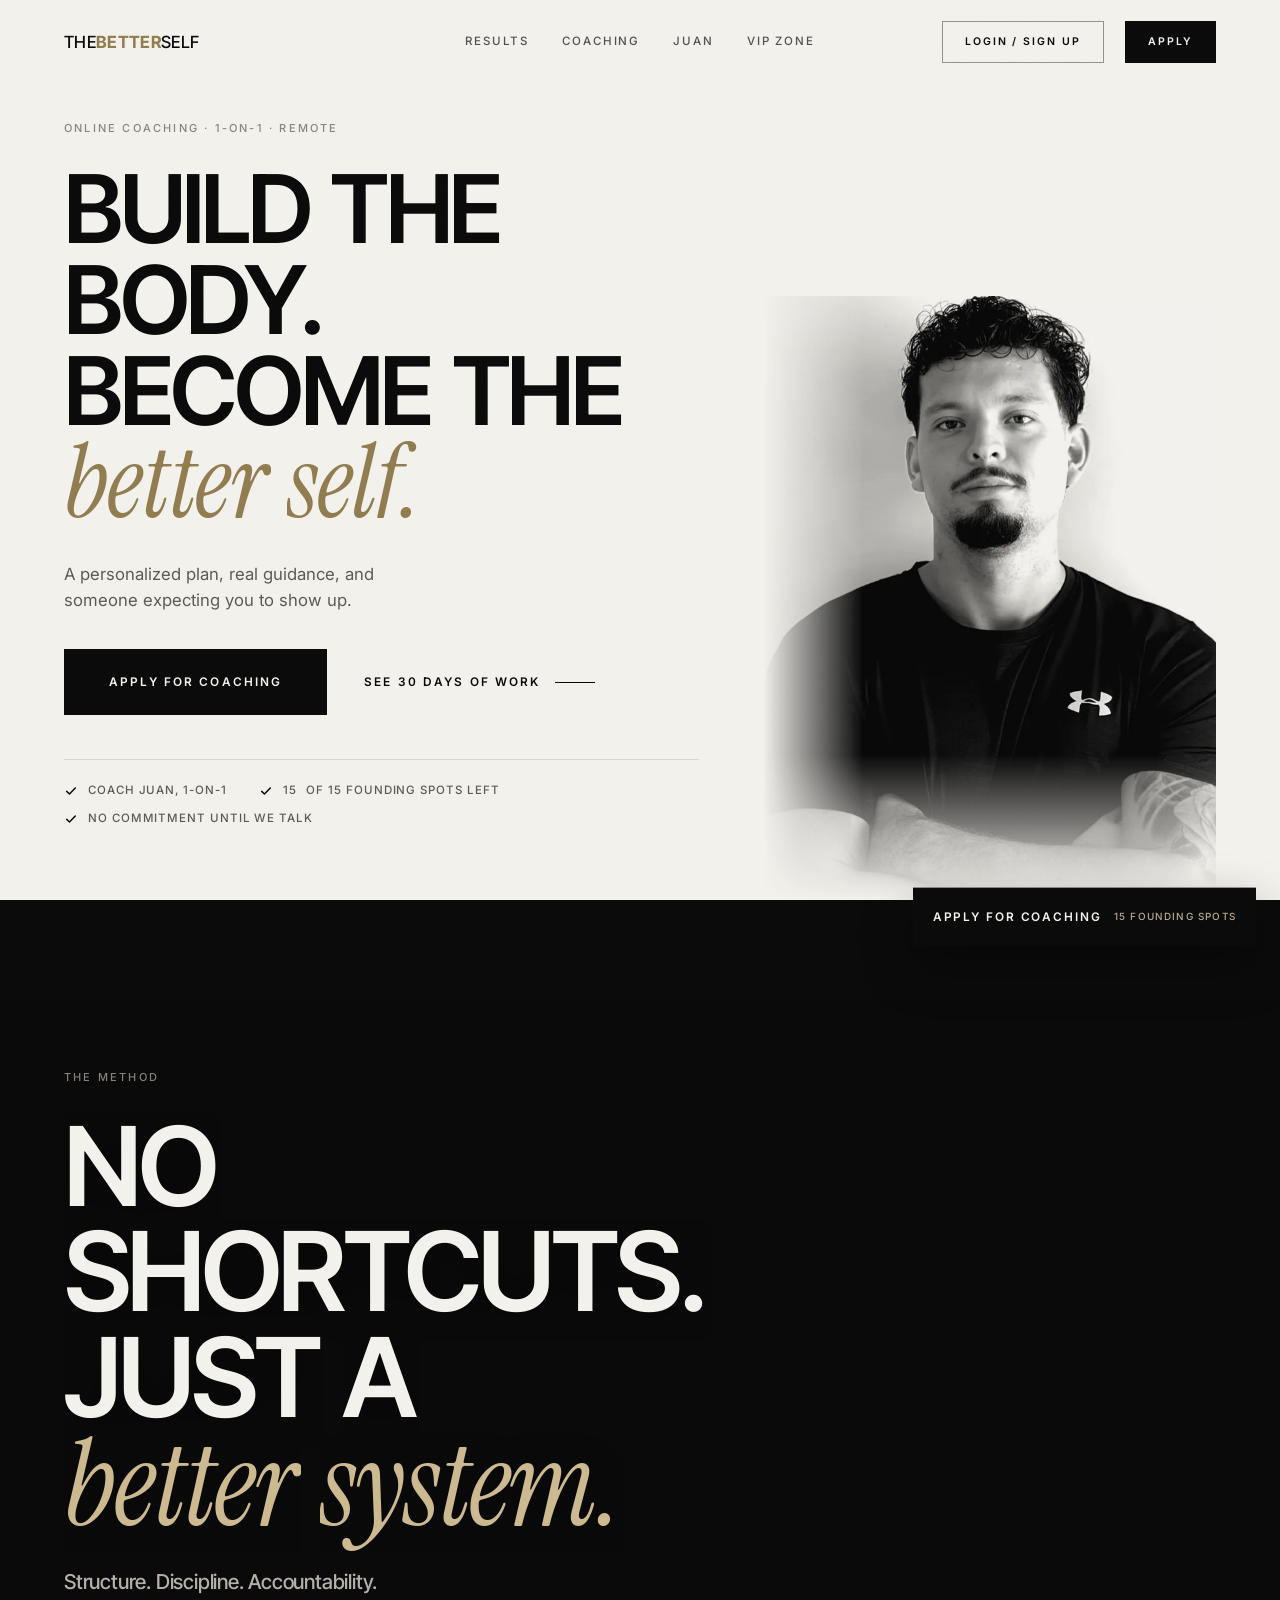
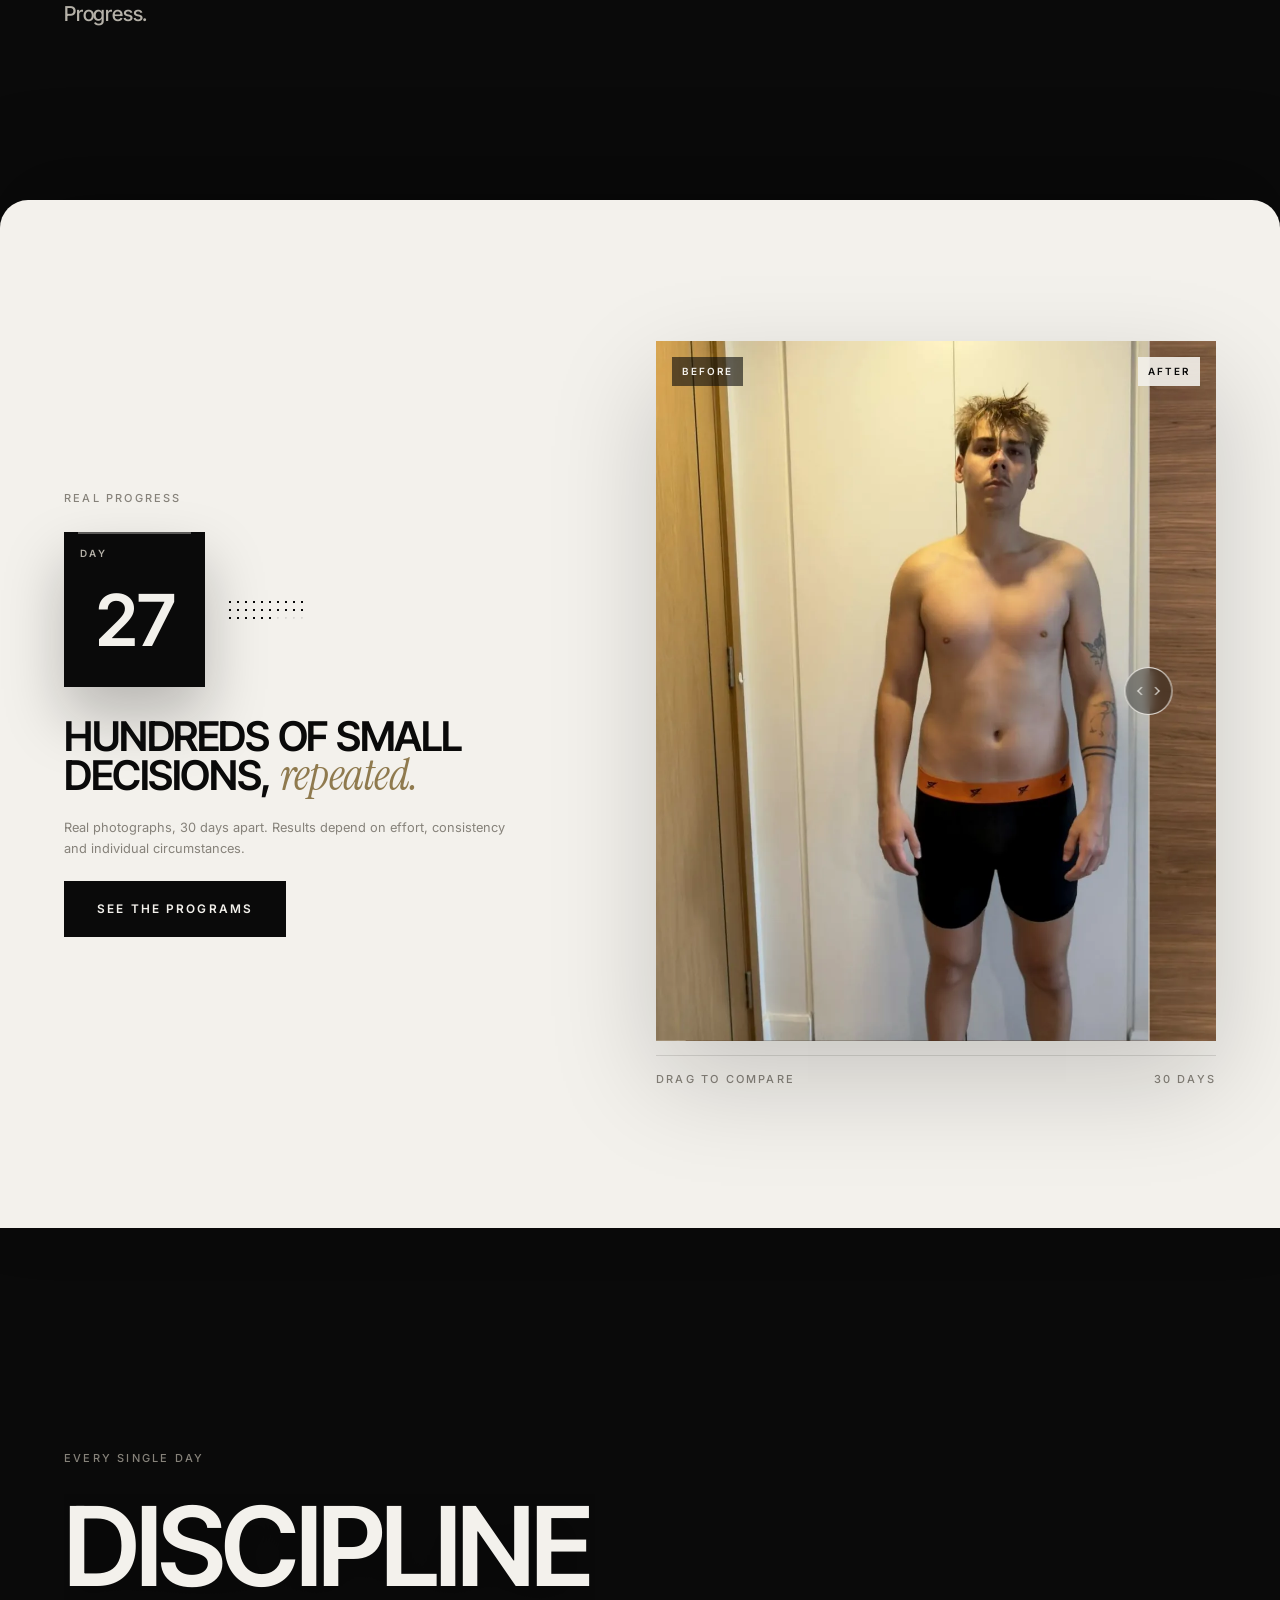
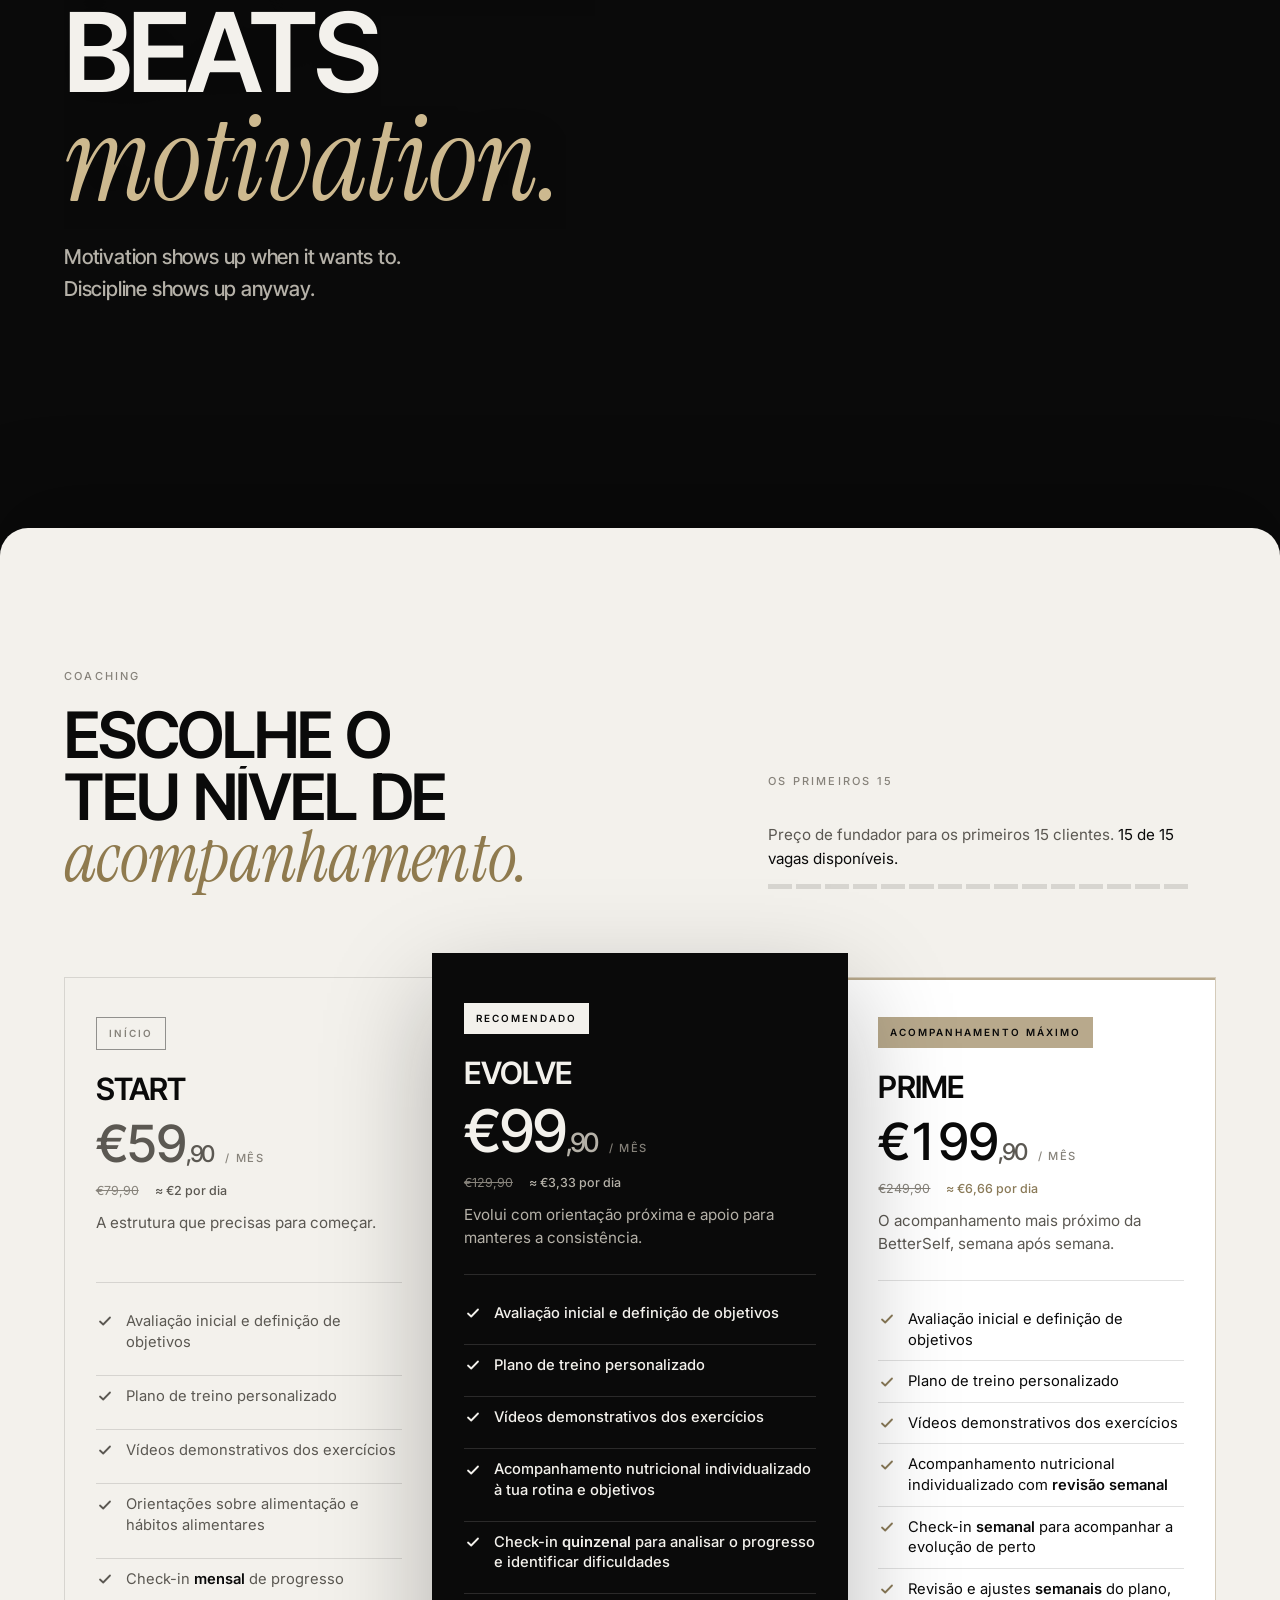
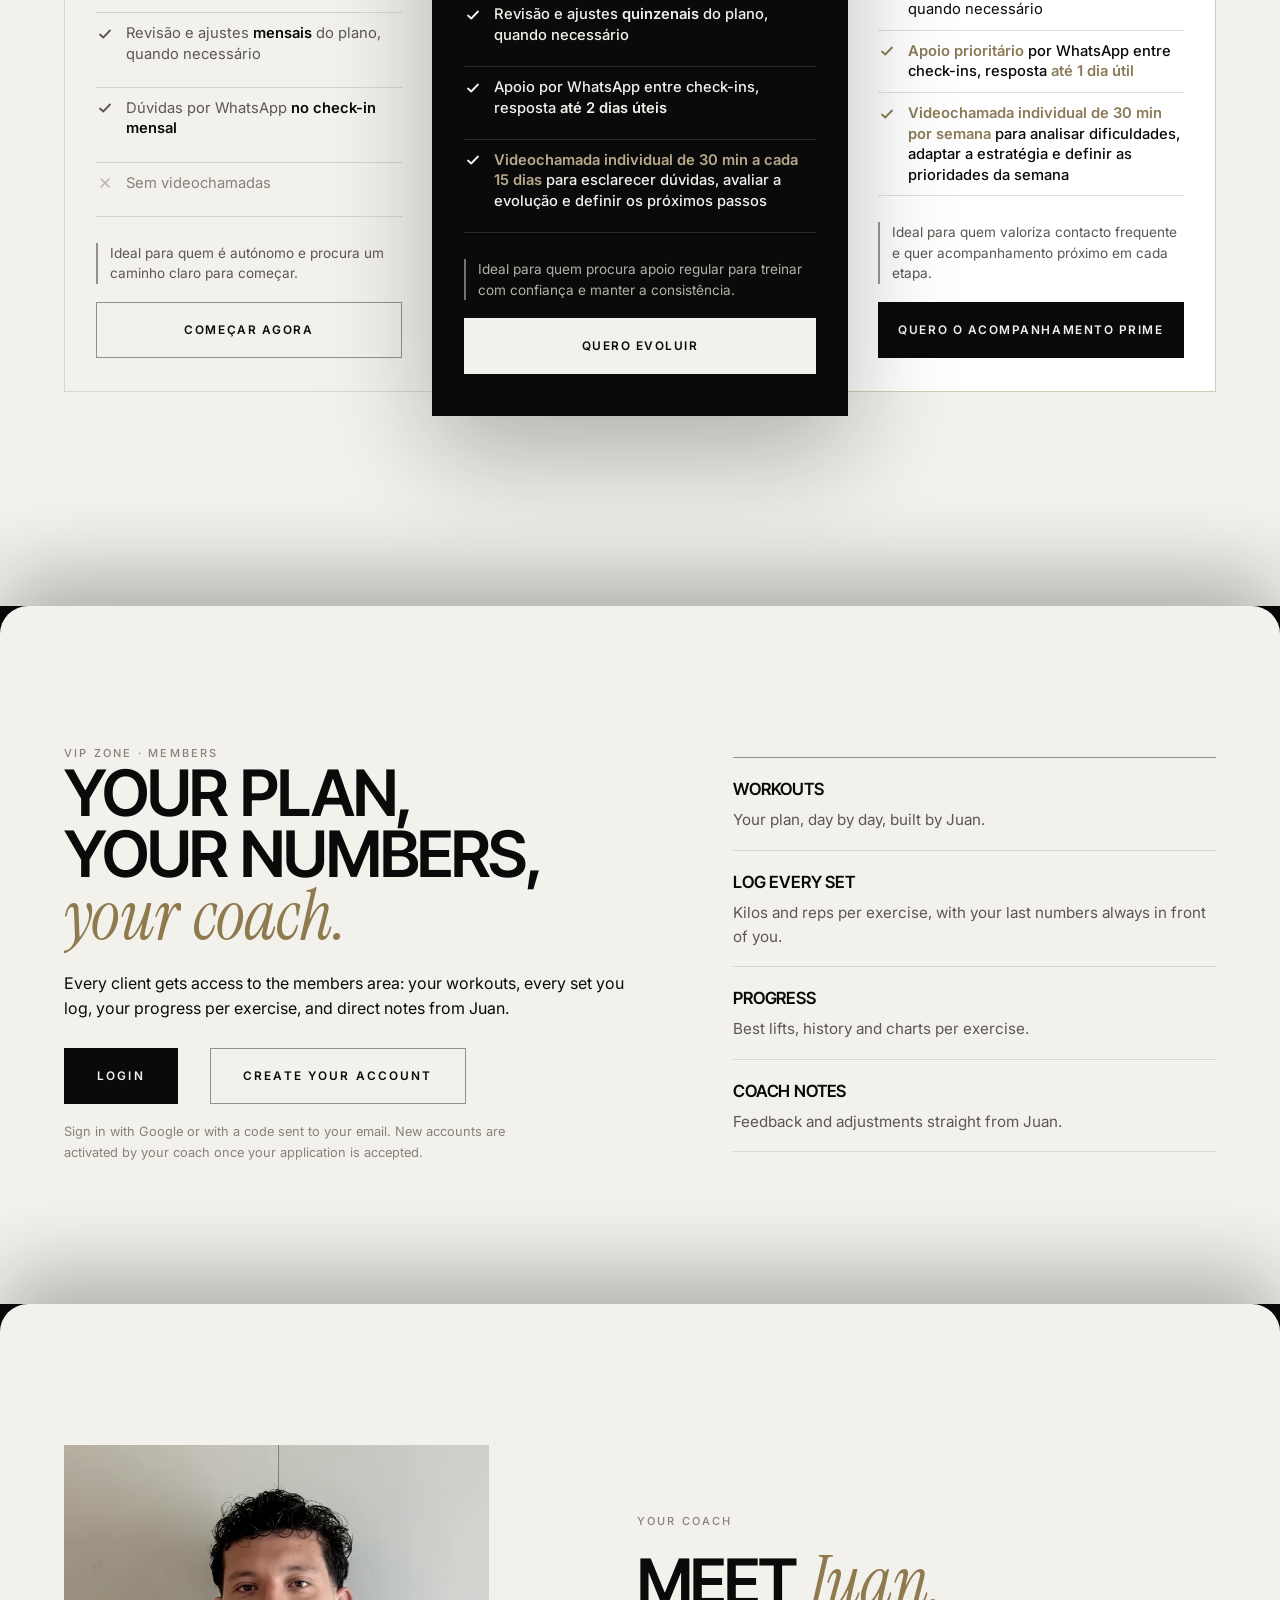
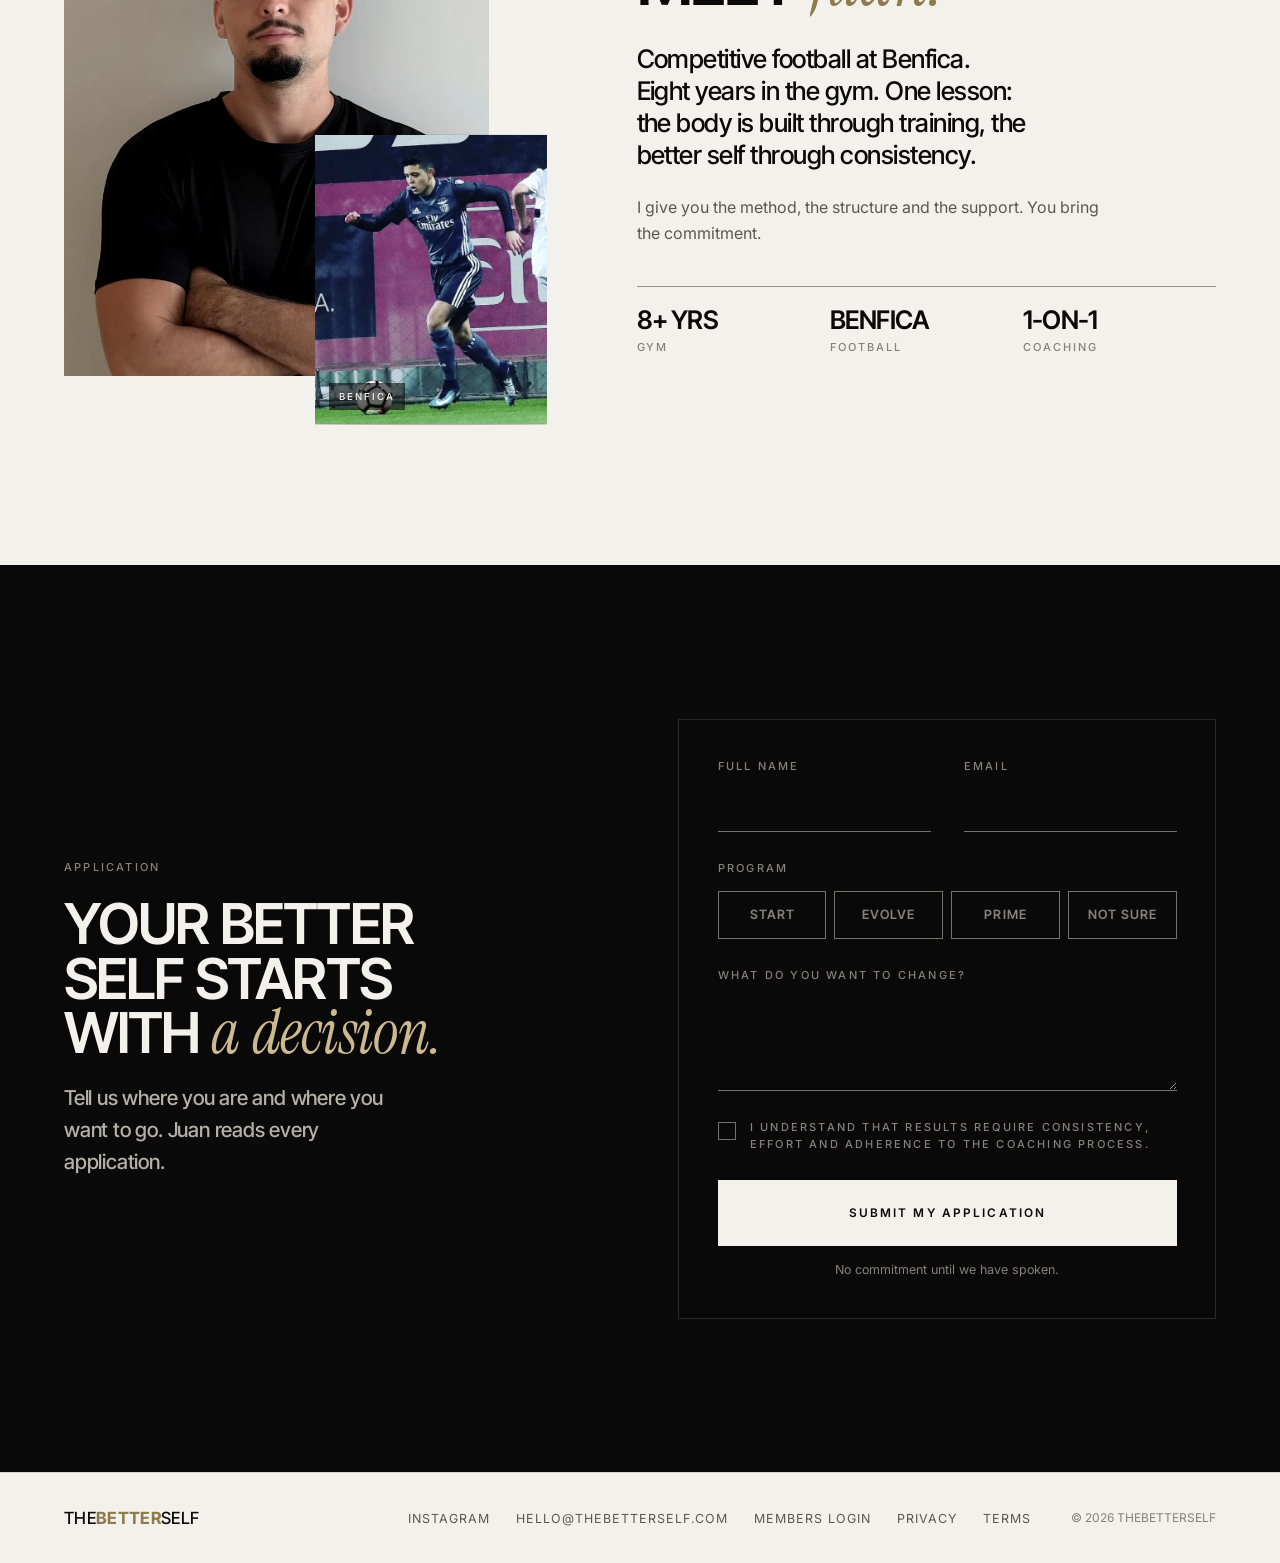
==== index.html @ abea7231 "Move hosting to Vercel, magic-link login, tighter plan buttons Co-Authored-By: Claude Fable 5.1 <nor" ====
<!DOCTYPE html>
<html lang="en">
<head>
  <meta charset="UTF-8" />
  <meta name="viewport" content="width=device-width, initial-scale=1.0" />
  <title>THEBETTERSELF — Online Personal Training & Coaching</title>
  <meta name="description" content="Personalized online fitness coaching designed to help you build a stronger body, better habits and a more disciplined lifestyle." />
  <meta name="theme-color" content="#f3f1ec" />
  <!-- EDITABLE: set the canonical URL once the domain is live -->
  <link rel="canonical" href="https://thebetterself.vercel.app/" />
  <meta property="og:type" content="website" />
  <meta property="og:site_name" content="THEBETTERSELF" />
  <meta property="og:title" content="THEBETTERSELF — Online Personal Training & Coaching" />
  <meta property="og:description" content="Personalized online fitness coaching designed to help you build a stronger body, better habits and a more disciplined lifestyle." />
  <meta property="og:image" content="https://thebetterself.vercel.app/assets/img/og-image.jpg" />
  <meta name="twitter:card" content="summary_large_image" />

  <link rel="icon" href="assets/brand/favicon.svg" type="image/svg+xml" />
  <link rel="icon" href="assets/brand/favicon-32.png" sizes="32x32" type="image/png" />
  <link rel="apple-touch-icon" href="assets/brand/apple-touch-icon.png" />

  <link rel="preconnect" href="https://fonts.googleapis.com" />
  <link rel="preconnect" href="https://fonts.gstatic.com" crossorigin />
  <link href="https://fonts.googleapis.com/css2?family=Inter+Tight:wght@400;500;600;700&family=Inter:wght@400;500;600&family=Instrument+Serif:ital@1&display=swap" rel="stylesheet" />
  <link rel="preload" as="image" href="assets/img/juan-hero.jpg" imagesrcset="assets/img/juan-hero-800.webp 800w, assets/img/juan-hero-1200.webp 1200w, assets/img/juan-hero-1600.webp 1600w" imagesizes="(max-width: 900px) 100vw, 46vw" />
  <link rel="stylesheet" href="css/styles.css?v=22" />

  <script type="application/ld+json">
  {"@context":"https://schema.org","@type":"Organization","name":"THEBETTERSELF","alternateName":"TBS","url":"https://thebetterself.com/","logo":"https://thebetterself.com/assets/brand/tbs-monogram-512.png","description":"Personalized online fitness coaching designed to help you build a stronger body, better habits and a more disciplined lifestyle.","founder":{"@type":"Person","name":"Juan"}}
  </script>
</head>
<body>

<a class="skip-link" href="#main">Skip to content</a>

<!-- Intro -->
<div class="loader" id="loader" aria-hidden="true">
  <div class="loader-mark"><span>T</span><span>H</span><span>E</span><b><span>B</span><span>E</span><span>T</span><span>T</span><span>E</span><span>R</span></b><span>S</span><span>E</span><span>L</span><span>F</span></div>
  <div class="loader-line"><i></i></div>
</div>

<!-- Fixed gym scenes: the page scrolls over them -->
<div class="scenes" aria-hidden="true">
  <figure class="scene" data-scene="plate"><video muted loop playsinline preload="metadata" poster="assets/img/stock/plate-1600.webp" src="assets/video/method.mp4"></video></figure>
  <figure class="scene" data-scene="runner"><video muted loop playsinline preload="metadata" poster="assets/img/stock/runner-1600.webp" src="assets/video/discipline.mp4"></video></figure>
  <figure class="scene" data-scene="floor"><video muted loop playsinline preload="metadata" poster="assets/img/stock/floor-barbell-1600.webp" src="assets/video/apply.mp4"></video></figure>
</div>
<div class="grain" aria-hidden="true"></div>

<!-- ============================================================ NAV -->
<header class="nav" id="nav" data-theme="light">
  <div class="container nav-inner">
    <a href="#top" class="nav-logo" aria-label="THEBETTERSELF — home">
      <span class="wordmark">THE<b>BETTER</b>SELF</span>
      <span class="monogram" aria-hidden="true">TBS</span>
    </a>
    <nav class="nav-links" aria-label="Primary">
      <a href="#results">Results</a>
      <a href="#coaching">Coaching</a>
      <a href="#juan">Juan</a>
      <a href="#members">VIP Zone</a>
    </nav>
    <div class="nav-right">
      <a href="https://thebetterself.vercel.app/app/index.html" class="btn btn-line btn-sm nav-login"><span data-text="Login / Sign up">Login / Sign up</span></a>
      <a href="#apply" class="btn btn-fill btn-sm" data-magnetic><span data-text="Apply">Apply</span></a>
      <button class="nav-burger" id="navBurger" aria-label="Open menu" aria-expanded="false" aria-controls="mobileMenu"><span></span><span></span></button>
    </div>
  </div>
</header>

<div class="mobile-menu" id="mobileMenu" aria-hidden="true">
  <nav class="mobile-menu-links" aria-label="Mobile">
    <a href="#results"><span>01</span>Results</a>
    <a href="#coaching"><span>02</span>Coaching</a>
    <a href="#juan"><span>03</span>Juan</a>
    <a href="#apply"><span>04</span>Apply</a>
    <a href="https://thebetterself.vercel.app/app/index.html"><span>05</span>Login · VIP Zone</a>
  </nav>
  <div class="mobile-menu-foot">
    <a href="https://thebetterself.vercel.app/app/index.html" class="btn btn-line btn-block"><span data-text="Login">Login</span></a>
    <a href="#apply" class="btn btn-fill btn-block"><span data-text="Apply for coaching">Apply for coaching</span></a>
  </div>
</div>

<main id="main">

<!-- ============================================================ 1. HERO (light panel) -->
<section class="panel hero light" id="top">
  <div class="container hero-grid">
    <div class="hero-copy">
      <p class="label reveal">Online coaching · 1-on-1 · Remote</p>
      <h1 class="display" data-split>Build the body.<br />Become the <em>better self.</em></h1>
      <p class="hero-sub reveal" style="--d: .5s">A personalized plan, real guidance, and someone expecting you to show up.</p>
      <div class="hero-actions reveal" style="--d: .65s">
        <a href="#apply" class="btn btn-fill btn-lg" data-magnetic><span data-text="Apply for coaching">Apply for coaching</span></a>
        <a href="#results" class="btn btn-text"><span data-text="See 30 days of work">See 30 days of work</span><i></i></a>
      </div>
      <ul class="trust reveal" style="--d: .9s">
        <li>Coach Juan, 1-on-1</li>
        <li><span id="heroSpots">15</span> of 15 founding spots left</li>
        <li>No commitment until we talk</li>
      </ul>
    </div>
    <div class="hero-media" data-img-reveal>
      <div class="parallax" data-parallax="0.08" data-pointer="14">
        <picture>
          <source type="image/webp" srcset="assets/img/juan-hero-800.webp 800w, assets/img/juan-hero-1200.webp 1200w, assets/img/juan-hero-1600.webp 1600w" sizes="(max-width: 900px) 100vw, 46vw" />
          <img src="assets/img/juan-hero.jpg" alt="Coach Juan, arms crossed" width="1200" height="1600" fetchpriority="high" decoding="async" />
        </picture>
      </div>
    </div>
  </div>
</section>

<!-- ============================================================ 2. WINDOW: the gym shows through -->
<section class="window dark" data-scene="plate" aria-label="No shortcuts">
  <div class="container window-inner">
    <p class="label reveal">The method</p>
    <h2 class="display" data-split>No shortcuts. Just a <em>better system.</em></h2>
    <p class="window-sub reveal" style="--d: .3s">Structure. Discipline. Accountability. Progress.</p>
  </div>
</section>

<!-- ============================================================ 3. RESULTS (light panel) -->
<section class="panel results light" id="results">
  <div class="container results-grid">
    <div class="results-copy">
      <p class="label reveal">Real progress</p>
      <div class="cal reveal" id="cal" aria-label="30 days">
        <div class="cal-card">
          <span class="cal-top">Day</span>
          <span class="cal-num" id="calNum">1</span>
        </div>
        <div class="cal-grid" id="calGrid" aria-hidden="true"></div>
        <div class="cal-leaves" id="calLeaves" aria-hidden="true"></div>
      </div>
      <h2 class="h2" data-split>Hundreds of small decisions, <em>repeated.</em></h2>
      <p class="fineprint reveal">Real photographs, 30 days apart. Results depend on effort, consistency and individual circumstances.</p>
      <a href="#coaching" class="btn btn-fill reveal" data-magnetic><span data-text="See the programs">See the programs</span></a>
    </div>
    <figure class="ba reveal" style="--d: .15s">
      <div class="ba-frame" data-ba style="--pos: 50%">
        <picture class="ba-after">
          <source type="image/webp" srcset="assets/img/transformations/tf-01-after.webp" />
          <img src="assets/img/transformations/tf-01-after.jpg" alt="After 30 days of coaching" width="1000" height="1250" loading="lazy" decoding="async" draggable="false" />
        </picture>
        <picture class="ba-before">
          <source type="image/webp" srcset="assets/img/transformations/tf-01-before.webp" />
          <img src="assets/img/transformations/tf-01-before.jpg" alt="Before coaching" width="1000" height="1250" loading="lazy" decoding="async" draggable="false" />
        </picture>
        <span class="ba-tag ba-tag-before">Before</span>
        <span class="ba-tag ba-tag-after">After</span>
        <div class="ba-handle" aria-hidden="true"><span></span></div>
        <input type="range" class="ba-range" min="0" max="100" value="50" step="0.1" aria-label="Compare before and after, 30 days" />
      </div>
      <figcaption class="ba-caption"><span class="label">Drag to compare</span><span class="label">30 days</span></figcaption>
    </figure>
  </div>
</section>

<!-- ============================================================ 4. WINDOW -->
<section class="window dark" data-scene="runner" aria-label="Discipline beats motivation">
  <div class="container window-inner">
    <p class="label reveal">Every single day</p>
    <h2 class="display" data-split>Discipline beats <em>motivation.</em></h2>
    <p class="window-sub reveal" style="--d: .3s">Motivation shows up when it wants to. Discipline shows up anyway.</p>
  </div>
</section>

<!-- ============================================================ 5. COACHING (light panel) -->
<section class="panel pricing light" id="coaching">
  <div class="container">
    <div class="section-head split">
      <div>
        <p class="label reveal">Coaching</p>
        <h2 class="h2" data-split>Escolhe o teu nível de <em>acompanhamento.</em></h2>
      </div>
      <div class="founding reveal" style="--d: .2s">
        <p class="label">Os primeiros 15</p>
        <p class="founding-text">Preço de fundador para os primeiros 15 clientes. <span id="foundingText"></span></p>
        <div class="founding-segments" id="foundingSegments" aria-hidden="true"></div>
      </div>
    </div>

    <div class="plans">
      <!-- START -->
      <article class="plan plan-start reveal" data-spot>
        <header class="plan-head">
          <span class="plan-flag plan-flag-quiet">Início</span>
          <h3 class="plan-name">Start</h3>
          <p class="plan-price">€59<span class="dec">,90</span><span class="per">/ mês</span></p>
          <p class="plan-meta"><span class="plan-was">€79,90</span><span class="plan-day">≈ €2 por dia</span></p>
          <p class="plan-for">A estrutura que precisas para começar.</p>
        </header>
        <ul class="plan-list">
          <li class="yes"><span>Avaliação inicial e definição de objetivos</span></li>
          <li class="yes"><span>Plano de treino personalizado</span></li>
          <li class="yes"><span>Vídeos demonstrativos dos exercícios</span></li>
          <li class="yes"><span>Orientações sobre alimentação e hábitos alimentares</span></li>
          <li class="yes"><span>Check-in <b>mensal</b> de progresso</span></li>
          <li class="yes"><span>Revisão e ajustes <b>mensais</b> do plano, quando necessário</span></li>
          <li class="yes"><span>Dúvidas por WhatsApp <b>no check-in mensal</b></span></li>
          <li class="no"><span>Sem videochamadas</span></li>
        </ul>
        <p class="plan-ideal">Ideal para quem é autónomo e procura um caminho claro para começar.</p>
        <a href="#apply" class="btn btn-line btn-block" data-program="START"><span data-text="Começar agora">Começar agora</span></a>
      </article>

      <!-- EVOLVE -->
      <article class="plan plan-featured reveal" style="--d: .1s" data-spot>
        <header class="plan-head">
          <span class="plan-flag">Recomendado</span>
          <h3 class="plan-name">Evolve</h3>
          <p class="plan-price">€99<span class="dec">,90</span><span class="per">/ mês</span></p>
          <p class="plan-meta"><span class="plan-was">€129,90</span><span class="plan-day">≈ €3,33 por dia</span></p>
          <p class="plan-for">Evolui com orientação próxima e apoio para manteres a consistência.</p>
        </header>
        <ul class="plan-list">
          <li class="yes"><span>Avaliação inicial e definição de objetivos</span></li>
          <li class="yes"><span>Plano de treino personalizado</span></li>
          <li class="yes"><span>Vídeos demonstrativos dos exercícios</span></li>
          <li class="yes"><span>Acompanhamento nutricional individualizado à tua rotina e objetivos</span></li>
          <li class="yes"><span>Check-in <b>quinzenal</b> para analisar o progresso e identificar dificuldades</span></li>
          <li class="yes"><span>Revisão e ajustes <b>quinzenais</b> do plano, quando necessário</span></li>
          <li class="yes"><span>Apoio por WhatsApp entre check-ins, resposta <b>até 2 dias úteis</b></span></li>
          <li class="yes hi"><span><b>Videochamada individual de 30 min a cada 15 dias</b> para esclarecer dúvidas, avaliar a evolução e definir os próximos passos</span></li>
        </ul>
        <p class="plan-ideal">Ideal para quem procura apoio regular para treinar com confiança e manter a consistência.</p>
        <a href="#apply" class="btn btn-fill btn-block" data-program="EVOLVE"><span data-text="Quero evoluir">Quero evoluir</span></a>
      </article>

      <!-- PRIME -->
      <article class="plan plan-prime reveal" style="--d: .2s" data-spot>
        <header class="plan-head">
          <span class="plan-flag plan-flag-prime">Acompanhamento máximo</span>
          <h3 class="plan-name">Prime</h3>
          <p class="plan-price">€199<span class="dec">,90</span><span class="per">/ mês</span></p>
          <p class="plan-meta"><span class="plan-was">€249,90</span><span class="plan-day">≈ €6,66 por dia</span></p>
          <p class="plan-for">O acompanhamento mais próximo da BetterSelf, semana após semana.</p>
        </header>
        <ul class="plan-list">
          <li class="yes"><span>Avaliação inicial e definição de objetivos</span></li>
          <li class="yes"><span>Plano de treino personalizado</span></li>
          <li class="yes"><span>Vídeos demonstrativos dos exercícios</span></li>
          <li class="yes"><span>Acompanhamento nutricional individualizado com <b>revisão semanal</b></span></li>
          <li class="yes"><span>Check-in <b>semanal</b> para acompanhar a evolução de perto</span></li>
          <li class="yes"><span>Revisão e ajustes <b>semanais</b> do plano, quando necessário</span></li>
          <li class="yes hi"><span><b>Apoio prioritário</b> por WhatsApp entre check-ins, resposta <b>até 1 dia útil</b></span></li>
          <li class="yes hi"><span><b>Videochamada individual de 30 min por semana</b> para analisar dificuldades, adaptar a estratégia e definir as prioridades da semana</span></li>
        </ul>
        <p class="plan-ideal">Ideal para quem valoriza contacto frequente e quer acompanhamento próximo em cada etapa.</p>
        <a href="#apply" class="btn btn-fill btn-block" data-program="PRIME"><span data-text="Quero o acompanhamento Prime">Quero o acompanhamento Prime</span></a>
      </article>
    </div>
    <p class="fineprint reveal">Todos os planos são personalizados. Os resultados dependem do teu esforço, da tua consistência e das tuas circunstâncias individuais.</p>
  </div>
</section>

<!-- ============================================================ 5b. VIP ZONE (light panel) -->
<section class="panel members light" id="members">
  <div class="container members-grid">
    <div>
      <p class="label reveal">VIP Zone · Members</p>
      <h2 class="h2" data-split>Your plan, your numbers, <em>your coach.</em></h2>
      <p class="section-intro reveal" style="--d: .1s">Every client gets access to the members area: your workouts, every set you log, your progress per exercise, and direct notes from Juan.</p>
      <div class="hero-actions reveal" style="--d: .2s">
        <a href="https://thebetterself.vercel.app/app/index.html" class="btn btn-fill" data-magnetic><span data-text="Login">Login</span></a>
        <a href="https://thebetterself.vercel.app/app/index.html" class="btn btn-line" data-magnetic><span data-text="Create your account">Create your account</span></a>
      </div>
      <p class="fineprint reveal" style="--d: .3s">Sign in with Google or with a code sent to your email. New accounts are activated by your coach once your application is accepted.</p>
    </div>
    <ul class="members-list reveal" style="--d: .15s">
      <li><strong>Workouts</strong><span>Your plan, day by day, built by Juan.</span></li>
      <li><strong>Log every set</strong><span>Kilos and reps per exercise, with your last numbers always in front of you.</span></li>
      <li><strong>Progress</strong><span>Best lifts, history and charts per exercise.</span></li>
      <li><strong>Coach notes</strong><span>Feedback and adjustments straight from Juan.</span></li>
    </ul>
  </div>
</section>

<!-- ============================================================ 6. JUAN (light panel) -->
<section class="panel about light" id="juan">
  <div class="container about-grid">
    <div class="about-media-wrap">
      <div class="about-media" data-img-reveal>
        <div class="parallax" data-parallax="0.07">
          <picture>
            <source type="image/webp" srcset="assets/img/juan-portrait-800.webp 800w, assets/img/juan-portrait-1200.webp 1200w, assets/img/juan-portrait-1600.webp 1600w" sizes="(max-width: 900px) 100vw, 44vw" />
            <img src="assets/img/juan-portrait.jpg" alt="Juan, founder and coach of THEBETTERSELF" width="1200" height="1500" loading="lazy" decoding="async" />
          </picture>
        </div>
      </div>
      <div class="about-media-2" data-img-reveal style="--d: .3s">
        <div class="parallax" data-parallax="0.05">
          <picture>
            <source type="image/webp" srcset="assets/img/juan-football-600.webp 600w, assets/img/juan-football-900.webp 900w" sizes="(max-width: 900px) 55vw, 22vw" />
            <img src="assets/img/juan-football.jpg" alt="Juan playing football for Benfica" width="900" height="1125" loading="lazy" decoding="async" />
          </picture>
        </div>
        <span class="label">Benfica</span>
      </div>
    </div>
    <div class="about-copy">
      <p class="label reveal">Your coach</p>
      <h2 class="h2" data-split>Meet <em>Juan.</em></h2>
      <p class="about-lead reveal">Competitive football at Benfica. Eight years in the gym. One lesson: the body is built through training, the better self through consistency.</p>
      <p class="about-text reveal" style="--d: .1s">I give you the method, the structure and the support. You bring the commitment.</p>
      <ul class="info-strip reveal" style="--d: .2s">
        <li><strong>8+ yrs</strong><span>Gym</span></li>
        <li><strong>Benfica</strong><span>Football</span></li>
        <li><strong>1-on-1</strong><span>Coaching</span></li>
      </ul>
    </div>
  </div>
</section>

<!-- ============================================================ 7. APPLY (window with form) -->
<section class="window apply dark" id="apply" data-scene="floor">
  <div class="container apply-grid">
    <div class="apply-head">
      <p class="label reveal">Application</p>
      <h2 class="display apply-title" data-split>Your better self starts with <em>a decision.</em></h2>
      <p class="window-sub reveal">Tell us where you are and where you want to go. Juan reads every application.</p>
    </div>

    <!-- To connect a backend, set CONFIG.formEndpoint in js/main.js. Until then the form shows the confirmation without sending data. -->
    <form class="form reveal" id="applyForm" novalidate style="--d: .1s">
      <div class="form-row">
        <div class="field"><label for="fullName">Full name</label><input id="fullName" name="fullName" type="text" autocomplete="name" required /></div>
        <div class="field"><label for="email">Email</label><input id="email" name="email" type="email" autocomplete="email" required /></div>
      </div>
      <fieldset class="field choice">
        <legend>Program</legend>
        <div class="choice-grid" id="programChoice">
          <label class="choice-item"><input type="radio" name="program" value="START" required /><span>Start</span></label>
          <label class="choice-item"><input type="radio" name="program" value="EVOLVE" /><span>Evolve</span></label>
          <label class="choice-item"><input type="radio" name="program" value="PRIME" /><span>Prime</span></label>
          <label class="choice-item"><input type="radio" name="program" value="NOT SURE" /><span>Not sure</span></label>
        </div>
      </fieldset>
      <div class="field"><label for="goal">What do you want to change?</label><textarea id="goal" name="goal" rows="3" required></textarea></div>
      <div class="field check">
        <label class="check-item">
          <input type="checkbox" name="consent" value="yes" required />
          <span class="check-box" aria-hidden="true"></span>
          <span>I understand that results require consistency, effort and adherence to the coaching process.</span>
        </label>
      </div>
      <p class="form-error" id="formError" role="alert" hidden>Please complete all fields before submitting.</p>
      <div class="form-actions">
        <button type="submit" class="btn btn-fill btn-lg btn-block" id="submitBtn" data-magnetic><span data-text="Submit my application">Submit my application</span></button>
        <p class="form-note">No commitment until we have spoken.</p>
      </div>
    </form>

    <div class="form-success" id="formSuccess" hidden aria-live="polite">
      <p class="label">Application</p>
      <h3 class="h2">Application <em>received.</em></h3>
      <p>Thank you for applying to THEBETTERSELF. We will review your application and contact you with the next steps.</p>
    </div>
  </div>
</section>

</main>

<a href="#apply" class="sticky-cta" id="stickyCta" aria-label="Apply for coaching"><span>Apply for coaching</span><b id="stickyCtaNote"></b></a>

<footer class="footer light">
  <div class="container footer-inner">
    <span class="wordmark">THE<b>BETTER</b>SELF</span>
    <nav class="footer-links" aria-label="Footer">
      <!-- EDITABLE: replace with the real Instagram URL and contact email -->
      <a href="https://instagram.com/" target="_blank" rel="noopener">Instagram</a>
      <a href="mailto:hello@thebetterself.com">hello@thebetterself.com</a>
      <a href="https://thebetterself.vercel.app/app/index.html">Members login</a>
      <a href="privacy.html">Privacy</a>
      <a href="terms.html">Terms</a>
    </nav>
    <p class="footer-copy">© <span id="year"></span> THEBETTERSELF</p>
  </div>
</footer>

<script src="js/main.js?v=19" defer></script>
</body>
</html>
---- css/styles.css ----
/* ==========================================================================
   THEBETTERSELF — styles v5
   Light editorial panels scrolling over fixed, full-screen gym scenes.
   ========================================================================== */

:root {
  --black: #0a0a0a;
  --white: #f3f1ec;
  --gold: #b8a98c;

  --font-head: "Inter Tight", "Inter", system-ui, -apple-system, Helvetica, Arial, sans-serif;
  --font-body: "Inter", system-ui, -apple-system, Helvetica, Arial, sans-serif;
  --font-serif: "Instrument Serif", "Times New Roman", Georgia, serif;

  --fs-display: clamp(3rem, 7.4vw, 7.6rem);
  --fs-h2: clamp(2.3rem, 5vw, 4.8rem);
  --fs-label: 0.6875rem;

  --container: 1480px;
  --gutter: clamp(20px, 5vw, 84px);
  --section: clamp(96px, 11vw, 160px);
  --nav-h: 84px;

  --ease: cubic-bezier(0.22, 1, 0.36, 1);
  --ease-io: cubic-bezier(0.65, 0, 0.35, 1);
}

.dark, [data-theme="dark"] {
  --bg: #0a0a0a; --card: #141414; --fg: #f3f1ec; --muted: #b5b1a8; --soft: #86827a; --accent: #cdb98f;
  --rule: rgba(243, 241, 236, 0.14); --rule-strong: rgba(243, 241, 236, 0.45);
}
.light, [data-theme="light"] {
  --bg: #f3f1ec; --card: #ffffff; --fg: #0a0a0a; --muted: #5b5852; --soft: #86827a; --accent: #8f7a4e;
  --rule: rgba(10, 10, 10, 0.12); --rule-strong: rgba(10, 10, 10, 0.42);
}

/* ------------------------------------------------------------ base */
*, *::before, *::after { box-sizing: border-box; }
html { -webkit-text-size-adjust: 100%; background: var(--black); scroll-behavior: smooth; }
body { margin: 0; background: var(--black); color: var(--white); font-family: var(--font-body); font-size: clamp(1rem, 1.05vw, 1.125rem); line-height: 1.55; -webkit-font-smoothing: antialiased; overflow-x: hidden; }
body.menu-open { overflow: hidden; }

img, picture { display: block; max-width: 100%; }
img { height: auto; }
a { color: inherit; text-decoration: none; }
button { font: inherit; color: inherit; background: none; border: 0; padding: 0; cursor: pointer; }
ul, ol { margin: 0; padding: 0; list-style: none; }
p, h1, h2, h3, figure { margin: 0; }
fieldset { border: 0; margin: 0; padding: 0; min-width: 0; }
legend { padding: 0; }
[hidden] { display: none !important; }
:focus-visible { outline: 2px solid var(--fg); outline-offset: 4px; }
::selection { background: var(--fg); color: var(--bg); }

.skip-link { position: absolute; left: 16px; top: -60px; z-index: 1000; background: var(--white); color: var(--black); padding: 12px 16px; font-size: .8rem; letter-spacing: .12em; text-transform: uppercase; }
.skip-link:focus { top: 16px; }
.container { width: 100%; max-width: var(--container); margin: 0 auto; padding-left: var(--gutter); padding-right: var(--gutter); }

/* ------------------------------------------------------------ fixed scenes */
.scenes { position: fixed; inset: 0; z-index: 0; background: var(--black); }
.scene { position: absolute; inset: 0; opacity: 0; transition: opacity 1.2s var(--ease-io); }
.scene img, .scene video { width: 100%; height: 100%; object-fit: cover; transform: scale(1.08); transition: transform 9s linear; -webkit-filter: grayscale(1) contrast(1.06); filter: grayscale(1) contrast(1.06); }
.scene.is-active { opacity: 1; }
.scene.is-active img, .scene.is-active video { transform: scale(1); }
.scene::after { content: ""; position: absolute; inset: 0; background: linear-gradient(180deg, rgba(10,10,10,.55) 0%, rgba(10,10,10,.35) 50%, rgba(10,10,10,.7) 100%); }
.grain { position: fixed; inset: -100px; z-index: 900; pointer-events: none; opacity: .09; mix-blend-mode: overlay; background-image: url("data:image/svg+xml;utf8,<svg xmlns='http://www.w3.org/2000/svg' width='220' height='220'><filter id='n'><feTurbulence type='fractalNoise' baseFrequency='0.85' numOctaves='3' stitchTiles='stitch'/><feColorMatrix values='0 0 0 0 1 0 0 0 0 1 0 0 0 0 1 0 0 0 0.5 0'/></filter><rect width='100%' height='100%' filter='url(%23n)'/></svg>"); animation: grain 1.2s steps(6) infinite; }
@keyframes grain { 0% { transform: translate(0,0); } 20% { transform: translate(-30px,20px); } 40% { transform: translate(20px,-40px); } 60% { transform: translate(-40px,-10px); } 80% { transform: translate(30px,30px); } 100% { transform: translate(0,0); } }

/* panels (solid, scroll over the scenes) vs windows (transparent, scene shows through) */
main { position: relative; z-index: 1; }
.panel { position: relative; background: var(--bg); color: var(--fg); padding: var(--section) 0; box-shadow: 0 -30px 80px rgba(0,0,0,.28); border-radius: 28px 28px 0 0; }
.panel.hero { border-radius: 0; }
.window { position: relative; min-height: 100svh; display: flex; align-items: center; color: var(--fg); padding: clamp(100px, 12vw, 180px) 0; }
.window-inner { display: grid; gap: 28px; justify-items: start; }
.window .display { max-width: 11ch; font-size: clamp(3rem, 8.6vw, 9.4rem); text-shadow: 0 10px 40px rgba(0,0,0,.35); }

.window-sub { font-family: var(--font-head); font-size: clamp(1.1rem, 1.6vw, 1.6rem); font-weight: 500; letter-spacing: -.01em; color: var(--muted); max-width: 30ch; }
.pillars { display: flex; flex-wrap: wrap; gap: 10px 14px; }
.pillars li { font-family: var(--font-head); font-size: clamp(.8rem, 1vw, .95rem); font-weight: 600; letter-spacing: .14em; text-transform: uppercase; padding: 12px 18px; border: 1px solid var(--rule-strong); backdrop-filter: blur(8px); -webkit-backdrop-filter: blur(8px); background: rgba(10,10,10,.25); }

/* ------------------------------------------------------------ type */
.label { font-size: var(--fs-label); font-weight: 500; letter-spacing: .2em; text-transform: uppercase; color: var(--soft); line-height: 1.4; }
.display, .h2 { font-family: var(--font-head); text-transform: uppercase; font-weight: 600; letter-spacing: -.035em; line-height: .96; text-wrap: balance; }
.display { font-size: var(--fs-display); }
.h2 { font-size: var(--fs-h2); }
.display em, .h2 em { font-family: var(--font-serif); font-style: italic; font-weight: 400; text-transform: none; letter-spacing: -.01em; font-size: 1.08em; line-height: .9; color: var(--accent, #cdb98f); }
h3 { font-family: var(--font-head); font-size: clamp(1.25rem, 1.8vw, 1.6rem); letter-spacing: -.02em; line-height: 1.1; text-transform: uppercase; font-weight: 600; }
.fineprint { font-size: .8rem; color: var(--soft); max-width: 56ch; line-height: 1.6; }
.section-head { margin-bottom: clamp(44px, 5vw, 72px); }
.section-head .label { margin-bottom: 20px; }
.section-head.split { display: grid; grid-template-columns: minmax(0, 7fr) minmax(0, 5fr); gap: 36px clamp(32px, 6vw, 120px); align-items: end; }

/* ------------------------------------------------------------ motion primitives */
[data-split] .w { display: inline-block; overflow: hidden; vertical-align: top; padding: 0 .04em .14em 0; margin: 0 0 -.14em 0; }
[data-split] .wi { display: inline-block; transform: translateY(112%) rotate(2.5deg); opacity: 0; filter: blur(5px); transform-origin: 0 100%; transition: transform 1.1s var(--ease), opacity .8s var(--ease), filter .9s var(--ease); transition-delay: calc(var(--i, 0) * 55ms + var(--d, 0s)); }
[data-split].is-in .wi { transform: none; opacity: 1; filter: blur(0); }
.reveal { opacity: 0; transform: translateY(28px); transition: opacity 1s var(--ease), transform 1s var(--ease); transition-delay: var(--d, 0s); }
.reveal.is-in { opacity: 1; transform: none; }
[data-img-reveal] { clip-path: inset(100% 0 0 0); transition: clip-path 1.5s var(--ease); transition-delay: var(--d, 0s); }
[data-img-reveal] img { transform: scale(1.22); transition: transform 2s var(--ease); transition-delay: var(--d, 0s); }
[data-img-reveal].is-in { clip-path: inset(0 0 0 0); }
[data-img-reveal].is-in img { transform: scale(1); }
.parallax { height: 100%; will-change: transform; }
.parallax img { width: 100%; height: 100%; object-fit: cover; }

/* ------------------------------------------------------------ loader */
.loader { position: fixed; inset: 0; z-index: 1000; background: var(--white); color: var(--black); display: grid; place-items: center; align-content: center; gap: 28px; transition: transform 1s var(--ease-io); }
.loader-mark { font-family: var(--font-head); font-size: clamp(1.2rem, 3vw, 2.2rem); letter-spacing: .06em; text-transform: uppercase; font-weight: 500; display: flex; overflow: hidden; }
.loader-mark b { display: contents; }
.loader-mark b span { font-weight: 700; color: #cdb98f; }
.loader-mark span { display: inline-block; transform: translateY(110%); opacity: 0; }
.loader.is-on .loader-mark span { animation: letterIn .7s var(--ease) forwards; animation-delay: calc(var(--i) * 28ms + .1s); }
@keyframes letterIn { to { transform: none; opacity: 1; } }
.loader-line { width: min(240px, 50vw); height: 1px; background: rgba(10,10,10,.15); overflow: hidden; }
.loader-line i { display: block; height: 100%; background: var(--black); transform: scaleX(0); transform-origin: left; }
.loader.is-on .loader-line i { animation: lineGrow 1.05s var(--ease-io) .15s forwards; }
@keyframes lineGrow { to { transform: scaleX(1); } }
.loader.is-done { transform: translateY(-100%); }
.loader.is-done .loader-mark, .loader.is-done .loader-line { opacity: 0; transition: opacity .3s; }
.loader.is-gone { display: none; }

/* ------------------------------------------------------------ buttons */
.btn { position: relative; display: inline-flex; align-items: center; justify-content: center; height: 56px; padding: 0 32px; font-size: .74rem; font-weight: 600; letter-spacing: .18em; text-transform: uppercase; white-space: nowrap; border: 1px solid transparent; overflow: hidden; isolation: isolate; transition: color .5s var(--ease), border-color .5s var(--ease); will-change: transform; cursor: pointer; }
.btn > span { position: relative; display: block; overflow: hidden; transition: transform .6s var(--ease); }
.btn > span::after { content: attr(data-text); position: absolute; left: 0; top: 100%; }
.btn:hover > span { transform: translateY(-100%); }
.btn::after { content: ""; position: absolute; inset: 0; z-index: -1; transform: translateY(101%); transition: transform .6s var(--ease); }
.btn:hover::after { transform: translateY(0); }
.btn-fill { background: var(--fg); color: var(--bg); border-color: var(--fg); }
.btn-fill::after { background: var(--bg); }
.btn-fill:hover { color: var(--fg); }
.btn-line { background: transparent; color: var(--fg); border-color: var(--rule-strong); }
.btn-line::after { background: var(--fg); }
.btn-line:hover { color: var(--bg); border-color: var(--fg); }
.btn-text { padding: 0 4px; gap: 14px; color: var(--fg); }
.btn-text::after { display: none; }
.btn-text i { width: 40px; height: 1px; background: var(--fg); transition: width .5s var(--ease); }
.btn-text:hover i { width: 64px; }
.btn-sm { height: 42px; padding: 0 22px; font-size: .66rem; }
.btn-lg { height: 66px; padding: 0 44px; }
.btn-block { width: 100%; }
.plan .btn-block { padding-left: 14px; padding-right: 14px; letter-spacing: .13em; }
.btn[disabled] { opacity: .5; pointer-events: none; }

/* ------------------------------------------------------------ nav */
.nav { position: fixed; top: 0; left: 0; right: 0; z-index: 100; color: var(--fg); transform: translateY(0); transition: transform .6s var(--ease), color .4s, background-color .4s; }
.nav-inner { height: var(--nav-h); display: grid; grid-template-columns: 1fr auto 1fr; align-items: center; transition: height .5s var(--ease); }
.nav.is-scrolled { background: color-mix(in srgb, var(--bg) 70%, transparent); backdrop-filter: blur(14px) saturate(120%); -webkit-backdrop-filter: blur(14px) saturate(120%); box-shadow: 0 1px 0 var(--rule); }
.nav.is-scrolled .nav-inner { height: 62px; }
.nav.is-hidden { transform: translateY(-100%); }
.nav-logo { justify-self: start; display: inline-flex; align-items: center; }
.nav-logo .monogram { display: none; }
.wordmark { font-family: var(--font-head); font-weight: 500; font-size: 1.05rem; letter-spacing: .02em; text-transform: uppercase; white-space: nowrap; }
.wordmark b { font-weight: 700; color: var(--accent, #cdb98f); }
.monogram { font-family: var(--font-head); font-weight: 700; letter-spacing: .06em; width: 40px; height: 40px; border: 1px solid currentColor; font-size: .78rem; display: inline-flex; align-items: center; justify-content: center; }
.nav-links { display: flex; gap: clamp(20px, 2.6vw, 40px); font-size: .72rem; font-weight: 500; letter-spacing: .16em; text-transform: uppercase; }
.nav-links a { position: relative; padding: 6px 0; opacity: .7; transition: opacity .3s; }
.nav-links a::after { content: ""; position: absolute; left: 0; right: 0; bottom: 0; height: 1px; background: currentColor; transform: scaleX(0); transform-origin: right; transition: transform .5s var(--ease); }
.nav-links a:hover { opacity: 1; }
.nav-links a:hover::after { transform: scaleX(1); transform-origin: left; }
.nav-right { display: flex; align-items: center; gap: 18px; justify-self: end; }
.nav-burger { display: none; width: 44px; height: 44px; flex-direction: column; align-items: center; justify-content: center; gap: 7px; }
.nav-burger span { display: block; width: 24px; height: 1.5px; background: currentColor; transition: transform .5s var(--ease); }
.nav-burger[aria-expanded="true"] span:first-child { transform: translateY(4.25px) rotate(45deg); }
.nav-burger[aria-expanded="true"] span:last-child { transform: translateY(-4.25px) rotate(-45deg); }

.mobile-menu { position: fixed; inset: 0; z-index: 90; background: var(--black); color: var(--white); display: flex; flex-direction: column; justify-content: space-between; padding: calc(var(--nav-h) + 24px) var(--gutter) 40px; clip-path: inset(0 0 100% 0); visibility: hidden; transition: clip-path .8s var(--ease-io), visibility 0s .8s; }
.mobile-menu.is-open { clip-path: inset(0); visibility: visible; transition: clip-path .8s var(--ease-io), visibility 0s; }
.mobile-menu-links a { display: flex; align-items: baseline; gap: 18px; font-family: var(--font-head); font-size: clamp(2.2rem, 10vw, 3.6rem); font-weight: 600; text-transform: uppercase; letter-spacing: -.03em; line-height: 1; padding: 18px 0; border-bottom: 1px solid rgba(243,241,236,.12); opacity: 0; transform: translateY(20px); transition: opacity .7s var(--ease), transform .7s var(--ease); }
.mobile-menu-links a span { font-family: var(--font-body); font-size: .65rem; letter-spacing: .2em; color: #6f6c66; font-weight: 500; }
.mobile-menu.is-open .mobile-menu-links a { opacity: 1; transform: none; }
.mobile-menu.is-open .mobile-menu-links a:nth-child(1) { transition-delay: .3s; }
.mobile-menu.is-open .mobile-menu-links a:nth-child(2) { transition-delay: .36s; }
.mobile-menu.is-open .mobile-menu-links a:nth-child(3) { transition-delay: .42s; }
.mobile-menu.is-open .mobile-menu-links a:nth-child(4) { transition-delay: .48s; }
.mobile-menu .btn-fill { background: var(--white); color: var(--black); border-color: var(--white); }
.mobile-menu .btn-fill::after { background: var(--black); }
.mobile-menu .btn-fill:hover { color: var(--white); }

/* ------------------------------------------------------------ hero (light) */
.hero { min-height: 100svh; display: flex; align-items: flex-end; padding: calc(var(--nav-h) + 24px) 0 0; box-shadow: none; overflow: hidden; }
.hero-grid { display: grid; grid-template-columns: minmax(0, 7fr) minmax(0, 5fr); gap: 40px clamp(32px, 5vw, 96px); align-items: end; width: 100%; flex: 1; }
.hero-copy { padding-bottom: clamp(56px, 8vh, 110px); }
.hero-copy .label { margin-bottom: 28px; }
.hero-copy .display .w { white-space: nowrap; }
.hero-sub { margin-top: 32px; color: var(--muted); font-size: clamp(1.05rem, 1.3vw, 1.3rem); line-height: 1.55; max-width: 34ch; }
.hero-actions { margin-top: 36px; display: flex; flex-wrap: wrap; align-items: center; gap: 16px 32px; }
.trust { margin-top: 44px; padding-top: 22px; border-top: 1px solid var(--rule); display: flex; flex-wrap: wrap; gap: 10px 32px; }
.trust li { display: inline-flex; align-items: center; gap: 10px; font-size: .72rem; letter-spacing: .08em; text-transform: uppercase; color: var(--muted); font-weight: 500; }
.trust li::before { content: ""; width: 14px; height: 14px; background: var(--fg); -webkit-mask: center / 12px 12px no-repeat url("data:image/svg+xml;utf8,<svg xmlns='http://www.w3.org/2000/svg' viewBox='0 0 14 14'><path d='M2 7.5l3.2 3L12 3.5' fill='none' stroke='black' stroke-width='1.8' stroke-linecap='round' stroke-linejoin='round'/></svg>"); mask: center / 12px 12px no-repeat url("data:image/svg+xml;utf8,<svg xmlns='http://www.w3.org/2000/svg' viewBox='0 0 14 14'><path d='M2 7.5l3.2 3L12 3.5' fill='none' stroke='black' stroke-width='1.8' stroke-linecap='round' stroke-linejoin='round'/></svg>"); }
.hero-media { align-self: end; aspect-ratio: 3 / 4; max-height: calc(100svh - var(--nav-h) - 24px); width: 100%; overflow: hidden; -webkit-mask-image: linear-gradient(180deg, #000 76%, transparent 100%), linear-gradient(90deg, transparent 0%, #000 22%); -webkit-mask-composite: source-in; mask-image: linear-gradient(180deg, #000 76%, transparent 100%), linear-gradient(90deg, transparent 0%, #000 22%); mask-composite: intersect; }
.hero-media img { object-position: center top; }

/* ------------------------------------------------------------ calendar flip (results) */
.cal { position: relative; display: grid; grid-template-columns: auto 1fr; gap: 24px; align-items: center; margin: 4px 0 8px; }
.cal-card { position: relative; width: clamp(120px, 11vw, 160px); aspect-ratio: 1 / 1.1; background: #0a0a0a; color: #f3f1ec; display: grid; grid-template-rows: auto 1fr; box-shadow: 0 30px 60px rgba(10,10,10,.25); overflow: hidden; }
.cal-card::before { content: ""; position: absolute; left: 14px; right: 14px; top: 0; height: 2px; background: #f3f1ec; opacity: .35; }
.cal-top { font-size: .62rem; letter-spacing: .24em; text-transform: uppercase; font-weight: 600; padding: 14px 16px 0; color: #b5b1a8; }
.cal-num { font-family: var(--font-head); font-weight: 600; font-size: clamp(3.4rem, 5.6vw, 5.6rem); letter-spacing: -.06em; line-height: 1; display: grid; place-items: center; font-variant-numeric: tabular-nums; padding-bottom: 8px; }
.cal.is-done .cal-card { animation: calPop .6s var(--ease); }
@keyframes calPop { 0% { transform: scale(1); } 40% { transform: scale(1.06); } 100% { transform: scale(1); } }
.cal-grid { display: grid; grid-template-columns: repeat(10, 1fr); gap: 6px; max-width: 320px; }
.cal-grid i { display: block; aspect-ratio: 1; border: 1px solid var(--rule-strong); transform: scale(.6); opacity: .35; transition: transform .35s var(--ease), opacity .35s, background-color .35s; }
.cal-grid i.is-on { background: var(--fg); border-color: var(--fg); transform: none; opacity: 1; }
.cal-leaves { position: absolute; inset: 0; pointer-events: none; }
.cal-leaf { position: absolute; left: 0; top: 0; width: clamp(120px, 11vw, 160px); aspect-ratio: 1 / 1.1; background: #f3f1ec; color: #0a0a0a; border: 1px solid rgba(10,10,10,.2); display: grid; place-items: center; font-family: var(--font-head); font-weight: 600; font-size: clamp(2rem, 3vw, 3rem); letter-spacing: -.05em; animation: leafFly .9s cubic-bezier(.2,.7,.2,1) forwards; }
@keyframes leafFly { 0% { transform: translate(0,0) rotate(0); opacity: 1; } 100% { transform: translate(var(--lx), var(--ly)) rotate(var(--lr)); opacity: 0; } }

/* ------------------------------------------------------------ results */
.results-grid { display: grid; grid-template-columns: minmax(0, 5fr) minmax(0, 7fr); gap: 48px clamp(40px, 7vw, 140px); align-items: center; }
.results-copy { display: grid; gap: 22px; justify-items: start; }
.results-days { display: flex; align-items: baseline; gap: 14px; font-family: var(--font-head); line-height: .85; margin: 4px 0 8px; }
.results-days .count { font-size: clamp(5rem, 10vw, 10rem); font-weight: 600; letter-spacing: -.06em; font-variant-numeric: tabular-nums; }
.results-days-label { font-size: clamp(1.2rem, 2vw, 2rem); font-weight: 500; text-transform: uppercase; letter-spacing: -.02em; color: var(--soft); }
.results-copy .h2 { font-size: clamp(1.8rem, 3.2vw, 3.2rem); max-width: 16ch; }
.ba { justify-self: end; width: 100%; max-width: 560px; }
.ba-frame { position: relative; aspect-ratio: 4 / 5; overflow: hidden; background: #141414; user-select: none; -webkit-user-select: none; touch-action: pan-y; box-shadow: 0 40px 100px rgba(10,10,10,.18); }
.ba-frame picture, .ba-frame img { position: absolute; inset: 0; width: 100%; height: 100%; object-fit: cover; pointer-events: none; }
.ba-before { clip-path: inset(0 calc(100% - var(--pos)) 0 0); }
.ba-handle { position: absolute; top: 0; bottom: 0; left: var(--pos); width: 1px; background: rgba(243,241,236,.9); transform: translateX(-.5px); pointer-events: none; }
.ba-handle span { position: absolute; top: 50%; left: 50%; width: 48px; height: 48px; transform: translate(-50%, -50%); border: 1px solid rgba(243,241,236,.9); border-radius: 50%; background: rgba(10,10,10,.35); backdrop-filter: blur(6px); -webkit-backdrop-filter: blur(6px); transition: transform .3s var(--ease), background-color .3s; }
.ba-handle span::before, .ba-handle span::after { content: ""; position: absolute; top: 50%; width: 6px; height: 6px; border-top: 1px solid #f3f1ec; border-left: 1px solid #f3f1ec; }
.ba-handle span::before { left: 13px; transform: translateY(-50%) rotate(-45deg); }
.ba-handle span::after { right: 13px; transform: translateY(-50%) rotate(135deg); }
.ba-frame.is-active .ba-handle span { transform: translate(-50%, -50%) scale(1.12); background: rgba(10,10,10,.55); }
.ba-range { position: absolute; inset: 0; width: 100%; height: 100%; margin: 0; opacity: 0; cursor: ew-resize; -webkit-appearance: none; appearance: none; background: transparent; }
.ba-range::-webkit-slider-thumb { -webkit-appearance: none; width: 48px; height: 100%; }
.ba-range::-moz-range-thumb { width: 48px; height: 100%; border: 0; }
.ba-frame:has(.ba-range:focus-visible) { outline: 2px solid var(--fg); outline-offset: 4px; }
.ba-tag { position: absolute; top: 16px; font-size: .62rem; font-weight: 600; letter-spacing: .2em; text-transform: uppercase; padding: 7px 10px; pointer-events: none; z-index: 2; }
.ba-tag-before { left: 16px; background: rgba(10,10,10,.6); color: #f3f1ec; }
.ba-tag-after { right: 16px; background: rgba(243,241,236,.9); color: #0a0a0a; }
.ba-caption { display: flex; justify-content: space-between; padding-top: 16px; margin-top: 14px; border-top: 1px solid var(--rule); }

/* ------------------------------------------------------------ pricing */
.founding { display: grid; gap: 14px; max-width: 42ch; }
.founding-text { color: var(--muted); font-size: .95rem; line-height: 1.55; }
.founding-text span { color: var(--fg); }
.founding-segments { display: grid; grid-template-columns: repeat(15, 1fr); gap: 4px; }
.founding-segments i { display: block; height: 5px; background: var(--rule); transform: scaleX(0); transform-origin: left; transition: transform .6s var(--ease); }
.founding-segments i.is-taken { background: var(--fg); }
.founding.is-in .founding-segments i { transform: scaleX(1); }
.plans { display: grid; grid-template-columns: minmax(0, 1fr) minmax(0, 1.12fr) minmax(0, 1fr); gap: 0; align-items: stretch; margin-bottom: 32px; padding-top: 24px; perspective: 1400px; }
.plan { position: relative; display: flex; flex-direction: column; transform-style: preserve-3d; transition: transform .5s var(--ease), box-shadow .5s var(--ease); padding: clamp(28px, 3vw, 48px) clamp(22px, 2.4vw, 40px) clamp(26px, 2.6vw, 36px); background: transparent; border: 1px solid var(--rule); }
.plan::before { content: ""; position: absolute; inset: 0; pointer-events: none; opacity: 0; transition: opacity .5s; background: radial-gradient(520px circle at var(--mx, 50%) var(--my, 50%), rgba(10,10,10,.05), transparent 55%); }
.plan:hover::before { opacity: 1; }
.plan > * { position: relative; }
.plan-flag { justify-self: start; display: inline-block; margin-bottom: 10px; font-size: .62rem; font-weight: 600; letter-spacing: .2em; text-transform: uppercase; padding: 8px 12px; background: var(--fg); color: var(--bg); white-space: nowrap; }
.plan-flag-quiet { background: transparent; color: var(--soft); border: 1px solid var(--rule-strong); }
.plan-head { display: grid; gap: 12px; padding-bottom: 24px; border-bottom: 1px solid var(--rule); margin-bottom: 18px; }
.plan-name { font-size: clamp(1.8rem, 2.4vw, 2.5rem); letter-spacing: -.03em; }
.plan-price { font-family: var(--font-head); font-weight: 500; font-size: clamp(2.8rem, 4vw, 4.2rem); line-height: 1; letter-spacing: -.04em; display: flex; align-items: baseline; font-variant-numeric: tabular-nums; }
.plan-price .dec { font-size: .45em; color: var(--muted); }
.plan-price .per { font-family: var(--font-body); font-size: .7rem; letter-spacing: .14em; text-transform: uppercase; color: var(--soft); margin-left: 12px; font-weight: 500; }
.plan-meta { display: flex; flex-wrap: wrap; gap: 6px 16px; font-size: .78rem; color: var(--soft); }
.plan-was { text-decoration: line-through; }
.plan-day { color: var(--muted); font-weight: 500; }
.plan-for { color: var(--muted); line-height: 1.5; font-size: .95rem; min-height: 3em; }
.plan-list { display: grid; margin-bottom: 26px; flex: 1; }
.plan-list li { display: grid; grid-template-columns: 18px 1fr; gap: 12px; align-items: baseline; padding: 10px 0; border-bottom: 1px solid var(--rule); font-size: .92rem; line-height: 1.4; }
.plan-list li::before { content: ""; width: 18px; height: 18px; align-self: start; margin-top: .1em; background-color: currentColor; -webkit-mask: center / 14px 14px no-repeat; mask: center / 14px 14px no-repeat; }
.plan-list li.yes::before { -webkit-mask-image: url("data:image/svg+xml;utf8,<svg xmlns='http://www.w3.org/2000/svg' viewBox='0 0 14 14'><path d='M2 7.5l3.2 3L12 3.5' fill='none' stroke='black' stroke-width='1.8' stroke-linecap='round' stroke-linejoin='round'/></svg>"); mask-image: url("data:image/svg+xml;utf8,<svg xmlns='http://www.w3.org/2000/svg' viewBox='0 0 14 14'><path d='M2 7.5l3.2 3L12 3.5' fill='none' stroke='black' stroke-width='1.8' stroke-linecap='round' stroke-linejoin='round'/></svg>"); }
.plan-list li.no { color: var(--soft); }
.plan-list li.no::before { opacity: .55; -webkit-mask-image: url("data:image/svg+xml;utf8,<svg xmlns='http://www.w3.org/2000/svg' viewBox='0 0 14 14'><path d='M3 3l8 8M11 3l-8 8' fill='none' stroke='black' stroke-width='1.6' stroke-linecap='round'/></svg>"); mask-image: url("data:image/svg+xml;utf8,<svg xmlns='http://www.w3.org/2000/svg' viewBox='0 0 14 14'><path d='M3 3l8 8M11 3l-8 8' fill='none' stroke='black' stroke-width='1.6' stroke-linecap='round'/></svg>"); }
.plan-note { margin-top: 12px; font-size: .78rem; color: var(--soft); text-align: center; }
.plan-list li > span { grid-column: 2; min-width: 0; }
.plan-list li b { font-weight: 600; color: var(--fg); }
.plan-list li.hi { color: var(--fg); }
.plan-ideal { margin: 0 0 18px; font-size: .85rem; line-height: 1.5; color: var(--muted); border-left: 2px solid var(--rule-strong); padding-left: 12px; }
.plan-start .plan-price, .plan-start .plan-list li.yes { color: var(--muted); }
/* Evolve: black, lifted */
.plan-featured { --bg: #0a0a0a; --fg: #f3f1ec; --muted: #b5b1a8; --soft: #86827a; --rule: rgba(243,241,236,.14); --rule-strong: rgba(243,241,236,.45); background: var(--bg); color: var(--fg); border-color: var(--bg); margin: -24px -1px; padding-top: clamp(40px, 3.8vw, 60px); padding-bottom: clamp(32px, 3.2vw, 48px); z-index: 2; box-shadow: 0 40px 100px rgba(10,10,10,.28); }
.plan-featured::before { background: radial-gradient(520px circle at var(--mx, 50%) var(--my, 50%), rgba(243,241,236,.08), transparent 55%); }
.plan-featured .plan-price { font-size: clamp(3.2rem, 4.6vw, 4.8rem); }
.plan-featured .plan-list li.yes { font-weight: 500; }
.plan-featured .plan-list li.hi b { color: var(--gold); }
/* Prime: white card, gold accents */
.plan-prime { background: #fff; border-color: rgba(184,169,140,.6); box-shadow: inset 0 2px 0 var(--gold); }
.plan-prime::before { background: radial-gradient(520px circle at var(--mx, 50%) var(--my, 50%), rgba(184,169,140,.14), transparent 55%); }
.plan-flag-prime { background: var(--gold); color: #0a0a0a; }
.plan-prime .plan-day { color: #8a7a58; }
.plan-prime .plan-list li.yes::before { background-color: #8a7a58; }
.plan-prime .plan-list li.hi b { color: #8a7a58; }
.plan-prime .plan-list li.hi { font-weight: 500; }
.plan-prime .btn-fill { background: #0a0a0a; color: #f3f1ec; border-color: #0a0a0a; }
.plan-prime .btn-fill::after { background: var(--gold); }
.plan-prime .btn-fill:hover { color: #0a0a0a; }

/* ------------------------------------------------------------ members / VIP zone */
.members-grid { display: grid; grid-template-columns: minmax(0, 6fr) minmax(0, 5fr); gap: 48px clamp(40px, 7vw, 140px); align-items: center; }
.members .section-intro { margin-top: 24px; }
.members .hero-actions { margin-top: 28px; }
.members .fineprint { margin-top: 18px; }
.members-list { border-top: 1px solid var(--rule-strong); }
.members-list li { display: grid; gap: 6px; padding: 18px 0; border-bottom: 1px solid var(--rule); }
.members-list strong { font-family: var(--font-head); font-weight: 600; text-transform: uppercase; letter-spacing: -.01em; font-size: 1.05rem; }
.members-list span { color: var(--muted); font-size: .95rem; }
.nav-login { margin-right: 4px; }

/* ------------------------------------------------------------ about */
.about-grid { display: grid; grid-template-columns: minmax(0, 5fr) minmax(0, 6fr); gap: 56px clamp(40px, 7vw, 140px); align-items: center; }
.about-media-wrap { position: relative; padding-right: 12%; padding-bottom: 10%; }
.about-media { aspect-ratio: 4 / 5; overflow: hidden; background: #dcd8cf; }
.about-media-2 { position: absolute; right: 0; bottom: 0; width: 48%; aspect-ratio: 4 / 5; overflow: hidden; background: #141414; box-shadow: 0 30px 80px rgba(10,10,10,.35); }
.about-media-2 .label { position: absolute; left: 14px; bottom: 14px; z-index: 2; color: #f3f1ec; background: rgba(10,10,10,.6); padding: 7px 10px; font-size: .6rem; }
.about-copy .label { margin-bottom: 22px; }
.about-copy .h2 { margin-bottom: 30px; }
.about-lead { font-family: var(--font-head); font-size: clamp(1.35rem, 2vw, 2rem); font-weight: 500; letter-spacing: -.02em; line-height: 1.25; max-width: 26ch; }
.about-text { margin-top: 24px; max-width: 48ch; color: var(--muted); line-height: 1.6; font-size: clamp(1rem, 1.15vw, 1.15rem); }
.info-strip { margin-top: 40px; display: grid; grid-template-columns: repeat(3, minmax(0, 1fr)); border-top: 1px solid var(--rule-strong); }
.info-strip li { padding: 20px 20px 0 0; display: grid; gap: 6px; }
.info-strip strong { font-family: var(--font-head); font-size: clamp(1.3rem, 2vw, 1.9rem); font-weight: 600; letter-spacing: -.03em; text-transform: uppercase; line-height: 1; }
.info-strip span { font-size: var(--fs-label); letter-spacing: .18em; text-transform: uppercase; color: var(--soft); font-weight: 500; }

/* ------------------------------------------------------------ apply (window) */
.apply { align-items: center; }
.apply-grid { display: grid; grid-template-columns: minmax(0, 6fr) minmax(0, 6fr); gap: 48px clamp(40px, 6vw, 120px); align-items: center; width: 100%; }
.window .apply-title { font-size: clamp(2.4rem, 4.4vw, 4.8rem); margin: 22px 0; max-width: 14ch; text-shadow: 0 10px 40px rgba(0,0,0,.35); }
.form { display: grid; gap: 28px; background: rgba(10,10,10,.62); border: 1px solid var(--rule); padding: clamp(24px, 3vw, 44px); backdrop-filter: blur(12px); -webkit-backdrop-filter: blur(12px); }
.form-row { display: grid; grid-template-columns: 1fr 1fr; gap: 28px clamp(20px, 2.6vw, 40px); }
.field { display: grid; gap: 10px; }
.field label, .field legend { font-size: var(--fs-label); font-weight: 500; letter-spacing: .2em; text-transform: uppercase; color: var(--soft); }
.field input:not([type="radio"]):not([type="checkbox"]), .field textarea { width: 100%; font: inherit; font-size: 1.05rem; color: var(--fg); background: transparent; border: 0; border-bottom: 1px solid var(--rule-strong); border-radius: 0; padding: 8px 0 12px; outline: none; transition: border-color .3s; -webkit-appearance: none; appearance: none; }
.field textarea { resize: vertical; min-height: 84px; line-height: 1.5; }
.field input:focus, .field textarea:focus { border-bottom-color: var(--fg); }
.field.is-invalid input, .field.is-invalid textarea { border-bottom-color: #d8604e; }
.field.choice legend { margin-bottom: 14px; }
.choice-grid { display: grid; grid-template-columns: repeat(4, 1fr); gap: 8px; }
.choice-item { position: relative; display: block; }
.choice-item input { position: absolute; opacity: 0; inset: 0; width: 100%; height: 100%; margin: 0; cursor: pointer; }
.choice-item span { display: flex; align-items: center; justify-content: center; height: 48px; border: 1px solid var(--rule-strong); font-family: var(--font-head); font-weight: 600; font-size: .8rem; letter-spacing: .08em; text-transform: uppercase; transition: background-color .35s, color .35s, border-color .35s; }
.choice-item:hover span { border-color: var(--fg); }
.choice-item input:checked + span { background: var(--fg); color: var(--bg); border-color: var(--fg); }
.choice-item input:focus-visible + span { outline: 2px solid var(--fg); outline-offset: 3px; }
.choice.is-invalid .choice-item span { border-color: #d8604e; }
.check-item { display: grid; grid-template-columns: 18px 1fr; gap: 14px; align-items: start; cursor: pointer; font-size: .88rem; line-height: 1.5; color: var(--muted); position: relative; }
.check-item input { position: absolute; opacity: 0; width: 1px; height: 1px; }
.check-box { width: 18px; height: 18px; border: 1px solid var(--rule-strong); margin-top: 3px; position: relative; transition: background-color .25s, border-color .25s; }
.check-box::after { content: ""; position: absolute; left: 5px; top: 1px; width: 5px; height: 10px; border-right: 1.5px solid var(--bg); border-bottom: 1.5px solid var(--bg); transform: rotate(45deg) scale(0); transition: transform .3s var(--ease); }
.check-item input:checked ~ .check-box { background: var(--fg); border-color: var(--fg); }
.check-item input:checked ~ .check-box::after { transform: rotate(45deg) scale(1); }
.check-item input:focus-visible ~ .check-box { outline: 2px solid var(--fg); outline-offset: 3px; }
.check.is-invalid .check-box { border-color: #d8604e; }
.form-error { font-size: .85rem; color: #d8604e; }
.form-actions { display: grid; gap: 14px; }
.form-note { font-size: .78rem; color: var(--soft); text-align: center; }
.form-success { display: grid; gap: 16px; padding: clamp(28px, 3vw, 44px); background: rgba(10,10,10,.62); border: 1px solid var(--rule); backdrop-filter: blur(12px); -webkit-backdrop-filter: blur(12px); color: var(--muted); }
.form-success .h2 { margin: 6px 0 8px; color: var(--fg); font-size: clamp(1.8rem, 3vw, 3rem); }

/* ------------------------------------------------------------ sticky CTA + footer */
.sticky-cta { position: fixed; left: auto; right: 24px; bottom: 24px; z-index: 95; display: flex; align-items: center; justify-content: space-between; gap: 12px; height: 58px; padding: 0 20px; background: #0a0a0a; color: #f3f1ec; font-size: .74rem; font-weight: 600; letter-spacing: .16em; text-transform: uppercase; box-shadow: 0 20px 50px rgba(0,0,0,.35); transform: translateY(120%); transition: transform .6s var(--ease); }
.sticky-cta b { font-weight: 500; font-size: .62rem; letter-spacing: .12em; color: #b8a98c; white-space: nowrap; }
.sticky-cta.is-on { transform: none; }
.footer { position: relative; z-index: 1; background: var(--bg); color: var(--fg); border-top: 1px solid var(--rule); padding: 32px 0; }
.footer-inner { display: grid; grid-template-columns: minmax(0, 1fr) auto auto; gap: 20px 40px; align-items: center; }
.footer-links { display: flex; flex-wrap: wrap; gap: 8px 26px; font-size: .78rem; letter-spacing: .08em; text-transform: uppercase; color: var(--muted); }
.footer-links a { transition: color .3s; }
.footer-links a:hover { color: var(--fg); }
.footer-copy { font-size: .75rem; color: var(--soft); }

/* ------------------------------------------------------------ responsive */
@media (max-width: 1100px) {
  .plans { grid-template-columns: 1fr; gap: 20px; }
  .plan-featured { margin: 0; box-shadow: none; }
  .plan-for { min-height: 0; }
}
@media (max-width: 900px) {
  :root { --nav-h: 70px; --section: clamp(80px, 14vw, 120px); }
  .nav-links { display: none; }
  .nav-inner { grid-template-columns: auto 1fr; }
  .nav-burger { display: flex; }
  .nav .btn-sm { display: none; }
  .members-grid { grid-template-columns: minmax(0, 1fr); }
  .nav-logo .wordmark { display: none; }
  .nav-logo .monogram { display: inline-flex; }

  .hero { padding-top: var(--nav-h); min-height: 0; }
  .cal { grid-template-columns: 1fr; }
  .cal-grid { max-width: 100%; }
  .panel { border-radius: 20px 20px 0 0; }
  .hero-grid { grid-template-columns: 1fr; gap: 0; }
  .hero-media { order: -1; aspect-ratio: 4 / 5; max-height: 58svh; -webkit-mask-image: linear-gradient(180deg, #000 70%, transparent 100%); mask-image: linear-gradient(180deg, #000 70%, transparent 100%); }
  .hero-copy { padding: 0 0 48px; margin-top: -8svh; }
  .hero-copy .display { font-size: clamp(2.7rem, 12.5vw, 4.6rem); }
  .hero-copy .display .w { white-space: normal; }
  .hero-sub { margin-top: 22px; }
  .hero-actions { margin-top: 26px; }
  .hero-actions .btn-fill { width: 100%; }
  .trust { gap: 8px 18px; margin-top: 32px; }

  .window { min-height: 86svh; padding: var(--section) 0; }
  .window .display { font-size: clamp(2.6rem, 12vw, 4.4rem); }
  .section-head.split, .results-grid, .about-grid, .apply-grid { grid-template-columns: minmax(0, 1fr); }
  .results-grid { gap: 40px; }
  .ba { justify-self: start; max-width: 100%; }
  .about-media-wrap { padding-right: 8%; padding-bottom: 14%; }
  .about-media-2 { width: 52%; }
  .info-strip li { padding-right: 10px; }
  .form { padding: 22px 18px; }
  .sticky-cta { left: 12px; right: 12px; bottom: 12px; }
  .footer-inner { grid-template-columns: 1fr; gap: 16px; padding-bottom: 70px; }
  .btn-block, .hero-actions .btn-fill { white-space: normal; height: auto; min-height: 56px; padding-top: 16px; padding-bottom: 16px; line-height: 1.35; }
}
@media (max-width: 600px) {
  .form-row { grid-template-columns: 1fr; }
  .choice-grid { grid-template-columns: repeat(2, 1fr); }
  .plan-price { font-size: 2.8rem; }
  .btn { padding: 0 24px; }
  .results-days .count { font-size: 5.5rem; }
  .info-strip { grid-template-columns: 1fr; border-top: 0; }
  .info-strip li { border-top: 1px solid var(--rule); padding: 16px 0; }
}

/* ------------------------------------------------------------ reduced motion */
@media (prefers-reduced-motion: reduce) {
  html { scroll-behavior: auto; }
  .reveal, [data-img-reveal], [data-img-reveal] img { opacity: 1; transform: none; clip-path: none; transition: none; }
  [data-split] .wi { transform: none; opacity: 1; filter: none; transition: none; }
  .loader { display: none; }
  .grain { animation: none; }
  .scene img, .scene video { transition: none; transform: none; }
  .cal-leaf { display: none; }
  .founding-segments i { transform: none; }
  *, *::before, *::after { transition-duration: .01ms !important; animation-duration: .01ms !important; }
}
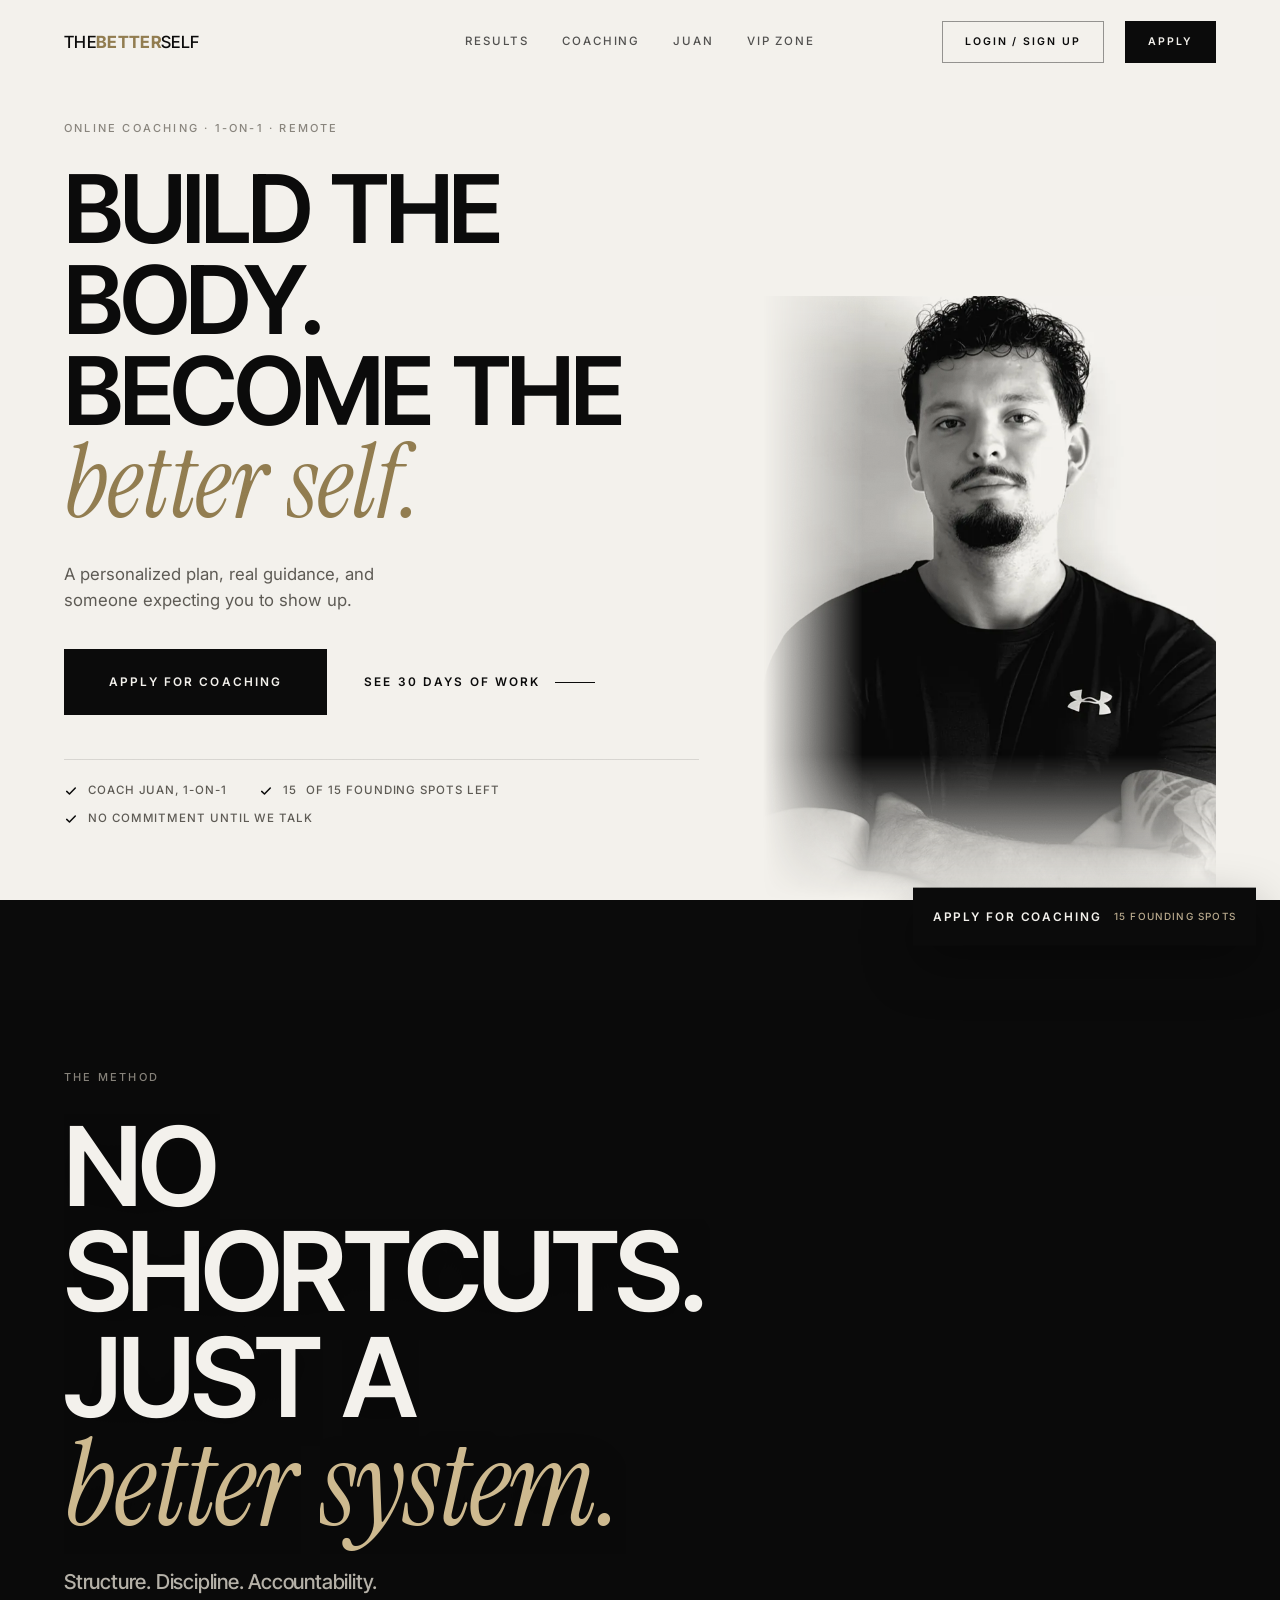
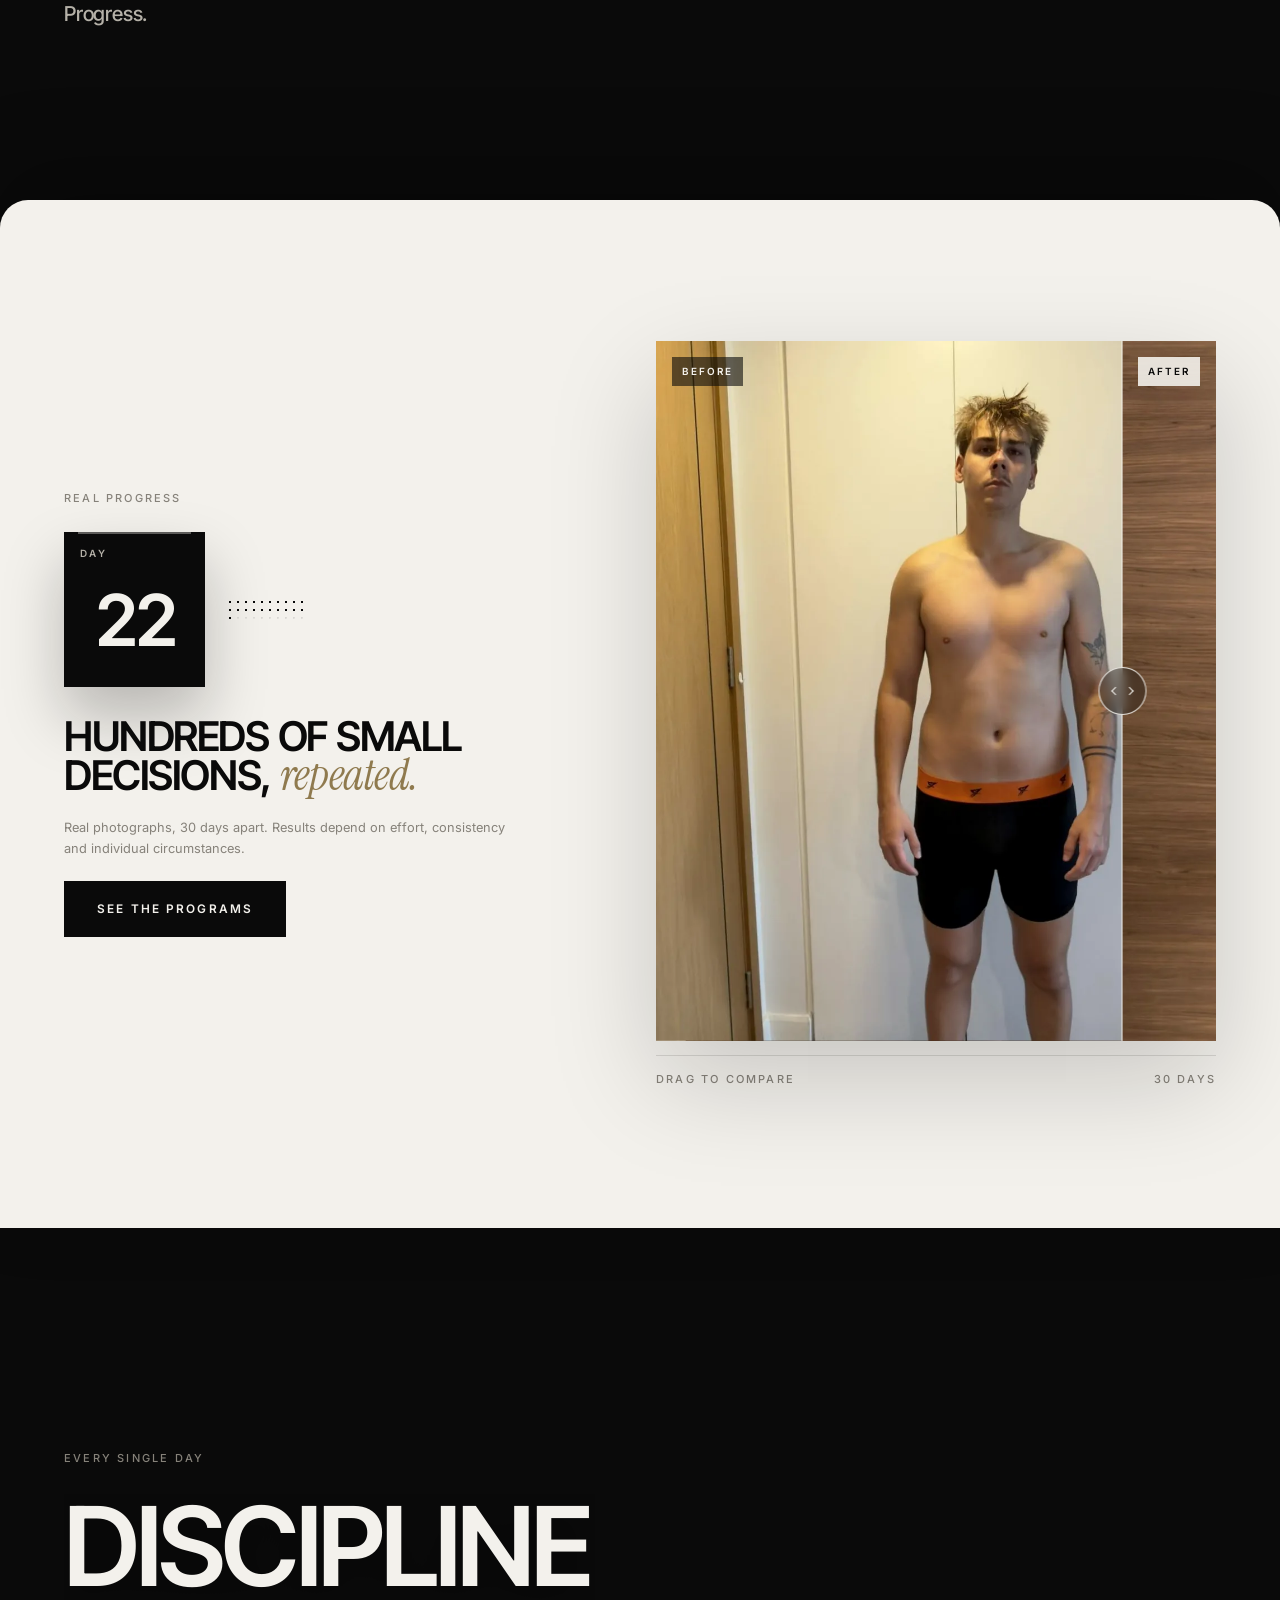
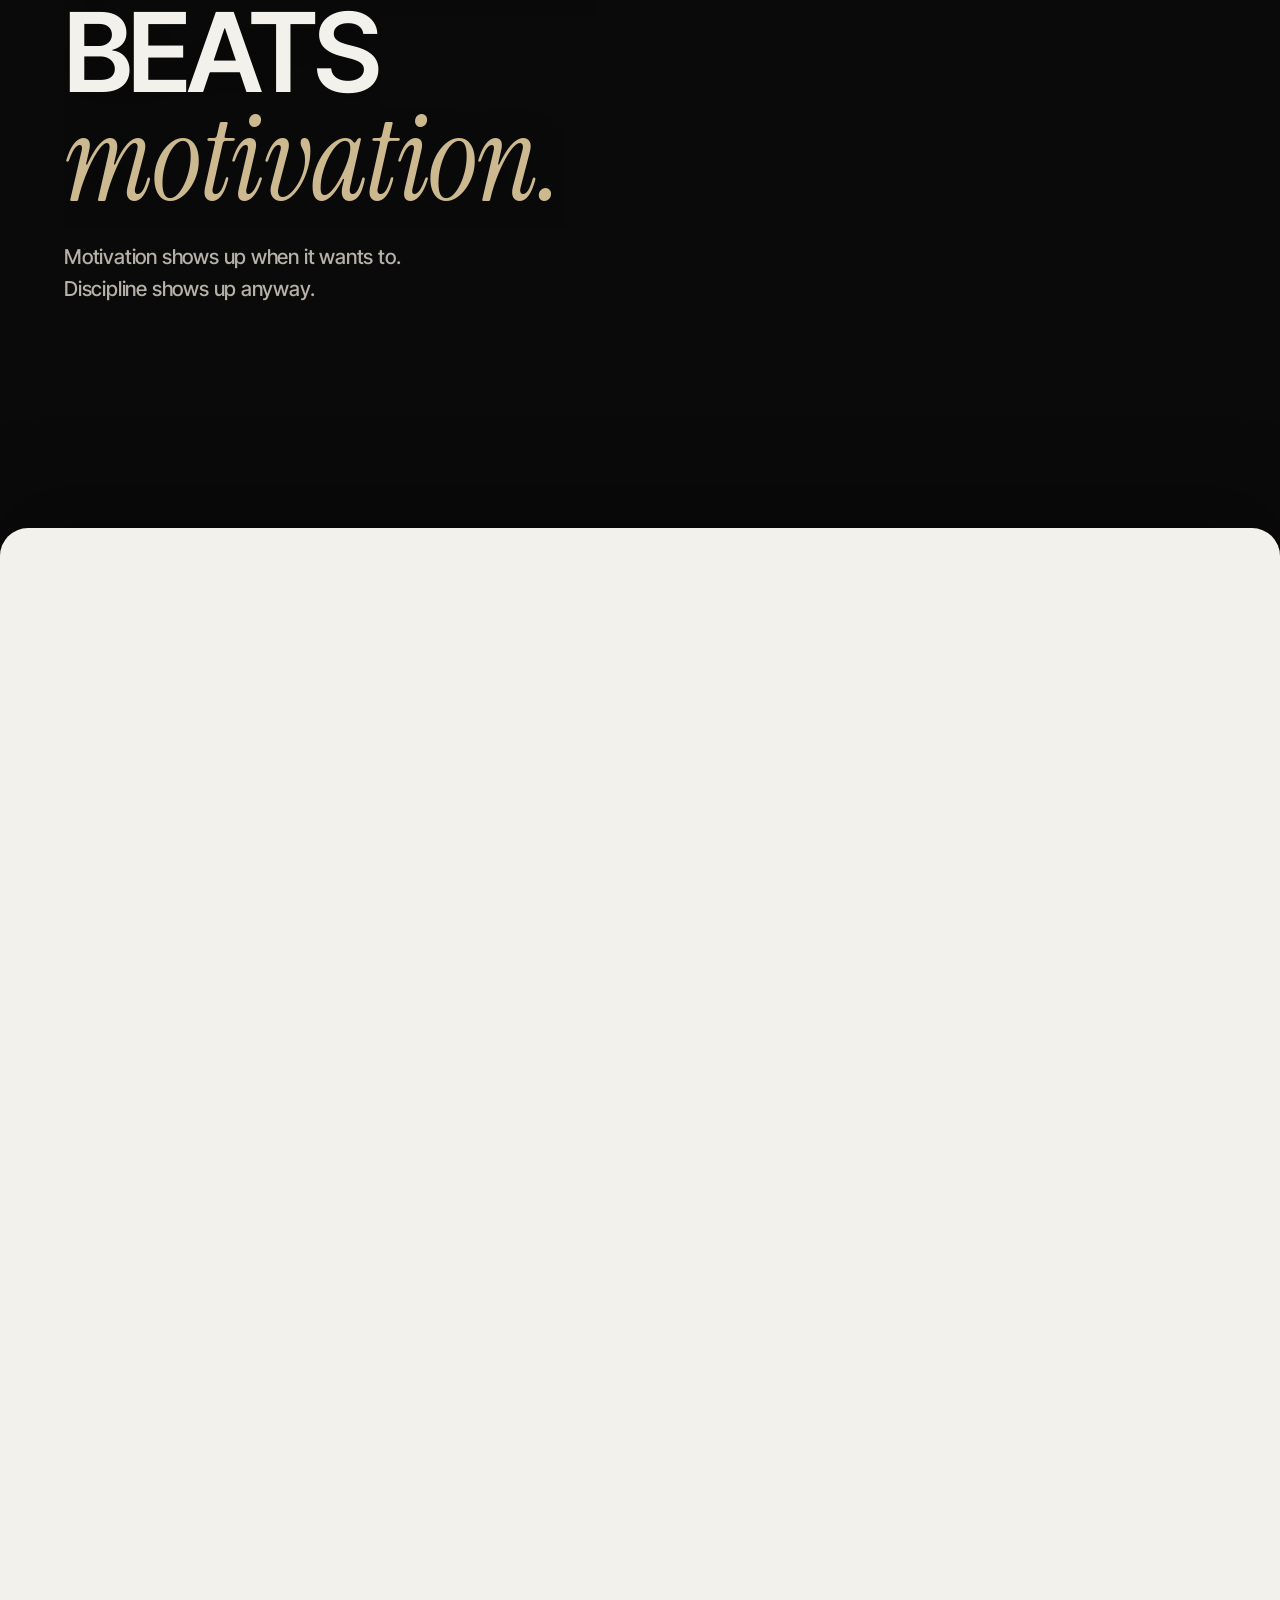
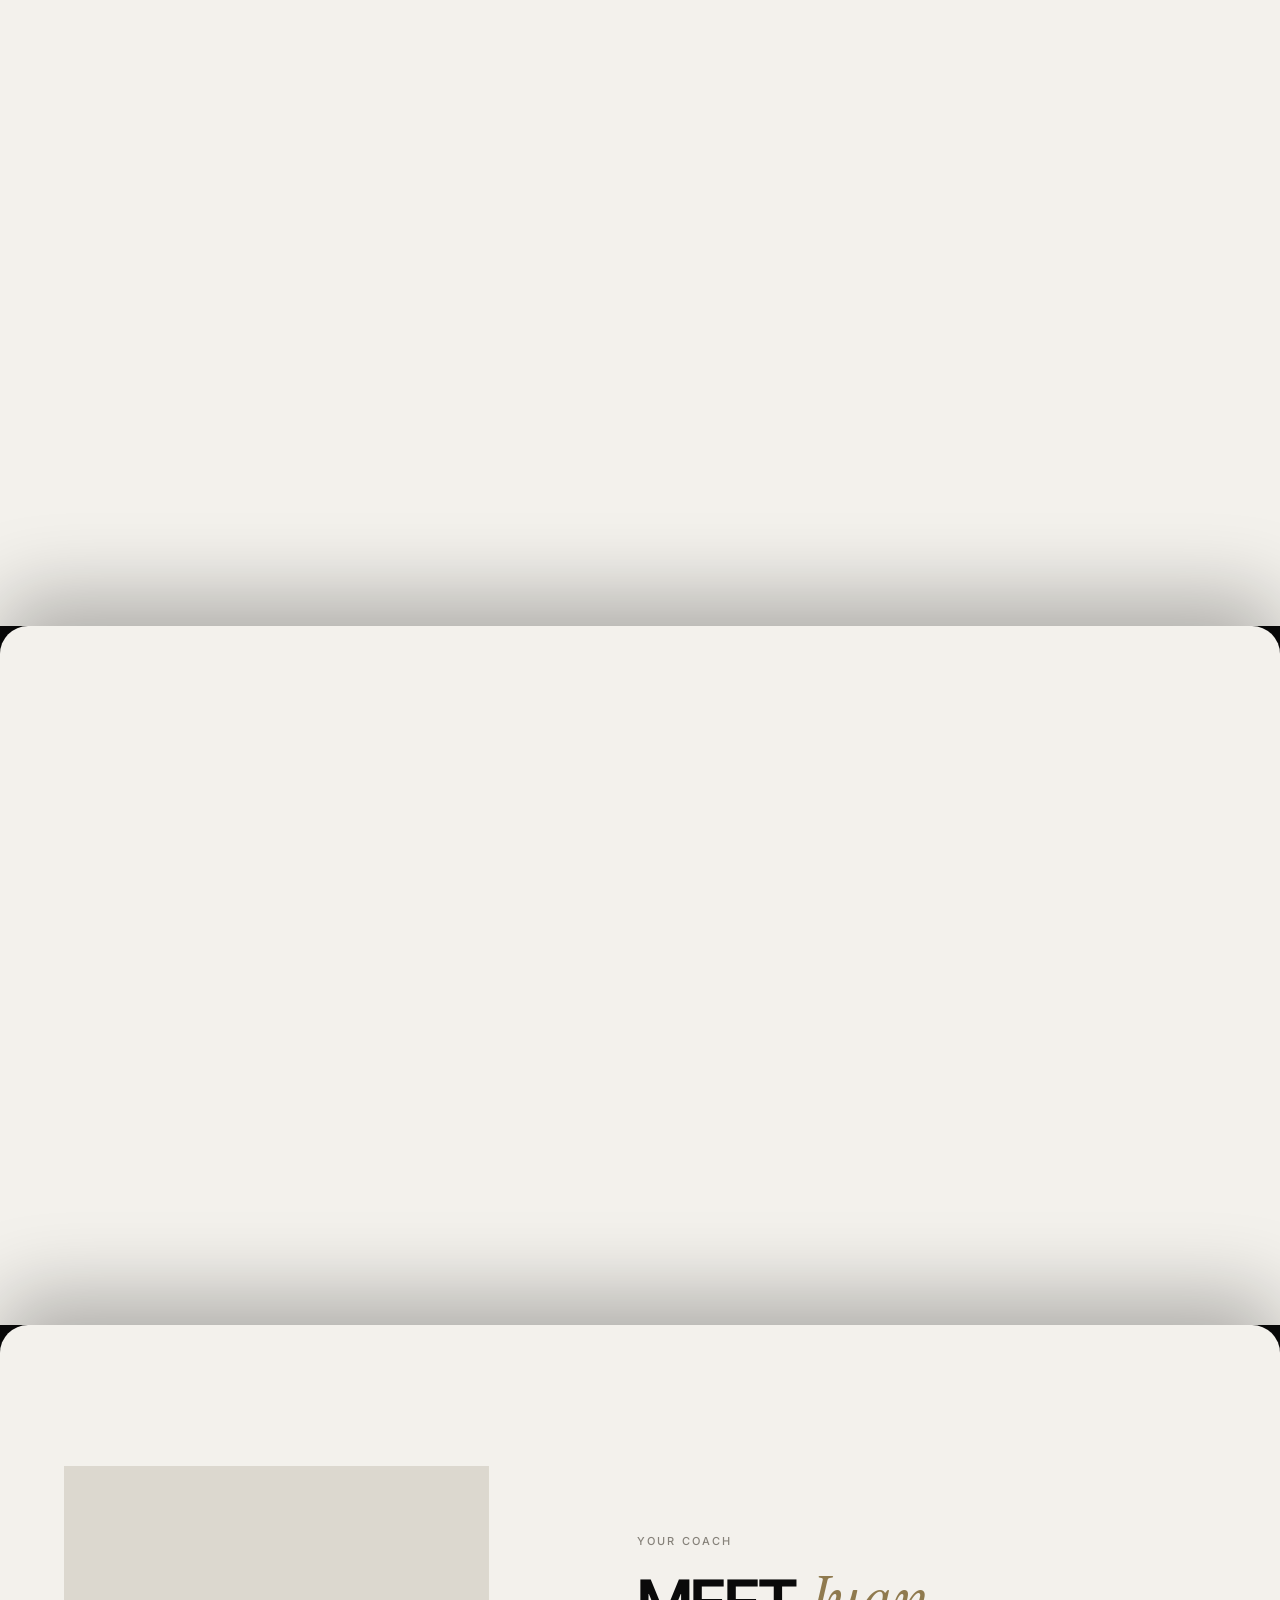
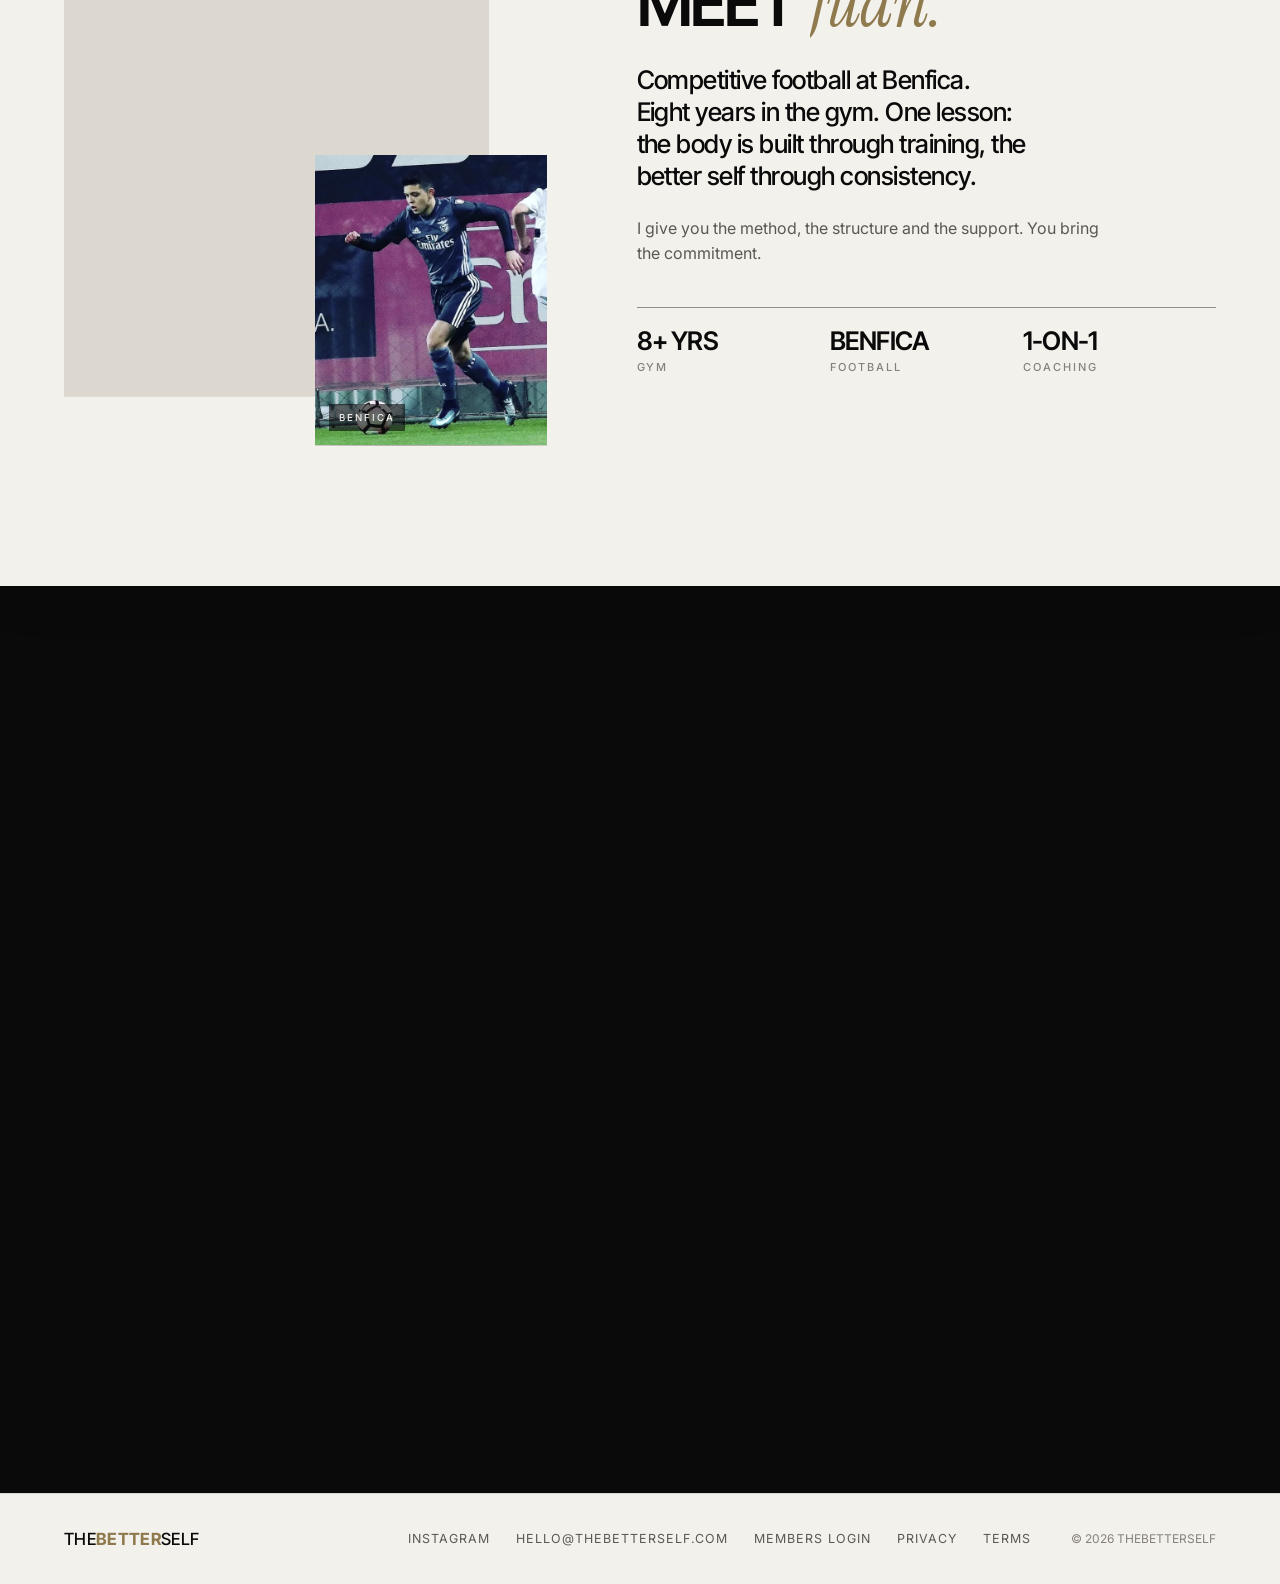
==== commit 08c5b291: "Pricing copy: match the plans brief wording exactly Co-Authored-By: Claude Fable 5.1 <noreply@anthro" ====
--- a/index.html
+++ b/index.html
@@ -195,11 +195,11 @@
         <ul class="plan-list">
           <li class="yes"><span>Avaliação inicial e definição de objetivos</span></li>
           <li class="yes"><span>Plano de treino personalizado</span></li>
-          <li class="yes"><span>Vídeos demonstrativos dos exercícios</span></li>
+          <li class="yes"><span>Acesso a vídeos demonstrativos dos exercícios</span></li>
           <li class="yes"><span>Orientações sobre alimentação e hábitos alimentares</span></li>
           <li class="yes"><span>Check-in <b>mensal</b> de progresso</span></li>
           <li class="yes"><span>Revisão e ajustes <b>mensais</b> do plano, quando necessário</span></li>
-          <li class="yes"><span>Dúvidas por WhatsApp <b>no check-in mensal</b></span></li>
+          <li class="yes"><span>Esclarecimento de dúvidas por WhatsApp <b>no check-in mensal</b></span></li>
           <li class="no"><span>Sem videochamadas</span></li>
         </ul>
         <p class="plan-ideal">Ideal para quem é autónomo e procura um caminho claro para começar.</p>
@@ -218,8 +218,8 @@
         <ul class="plan-list">
           <li class="yes"><span>Avaliação inicial e definição de objetivos</span></li>
           <li class="yes"><span>Plano de treino personalizado</span></li>
-          <li class="yes"><span>Vídeos demonstrativos dos exercícios</span></li>
-          <li class="yes"><span>Acompanhamento nutricional individualizado à tua rotina e objetivos</span></li>
+          <li class="yes"><span>Acesso a vídeos demonstrativos dos exercícios</span></li>
+          <li class="yes"><span>Acompanhamento nutricional individualizado à tua rotina e aos teus objetivos</span></li>
           <li class="yes"><span>Check-in <b>quinzenal</b> para analisar o progresso e identificar dificuldades</span></li>
           <li class="yes"><span>Revisão e ajustes <b>quinzenais</b> do plano, quando necessário</span></li>
           <li class="yes"><span>Apoio por WhatsApp entre check-ins, resposta <b>até 2 dias úteis</b></span></li>
@@ -241,7 +241,7 @@
         <ul class="plan-list">
           <li class="yes"><span>Avaliação inicial e definição de objetivos</span></li>
           <li class="yes"><span>Plano de treino personalizado</span></li>
-          <li class="yes"><span>Vídeos demonstrativos dos exercícios</span></li>
+          <li class="yes"><span>Acesso a vídeos demonstrativos dos exercícios</span></li>
           <li class="yes"><span>Acompanhamento nutricional individualizado com <b>revisão semanal</b></span></li>
           <li class="yes"><span>Check-in <b>semanal</b> para acompanhar a evolução de perto</span></li>
           <li class="yes"><span>Revisão e ajustes <b>semanais</b> do plano, quando necessário</span></li>
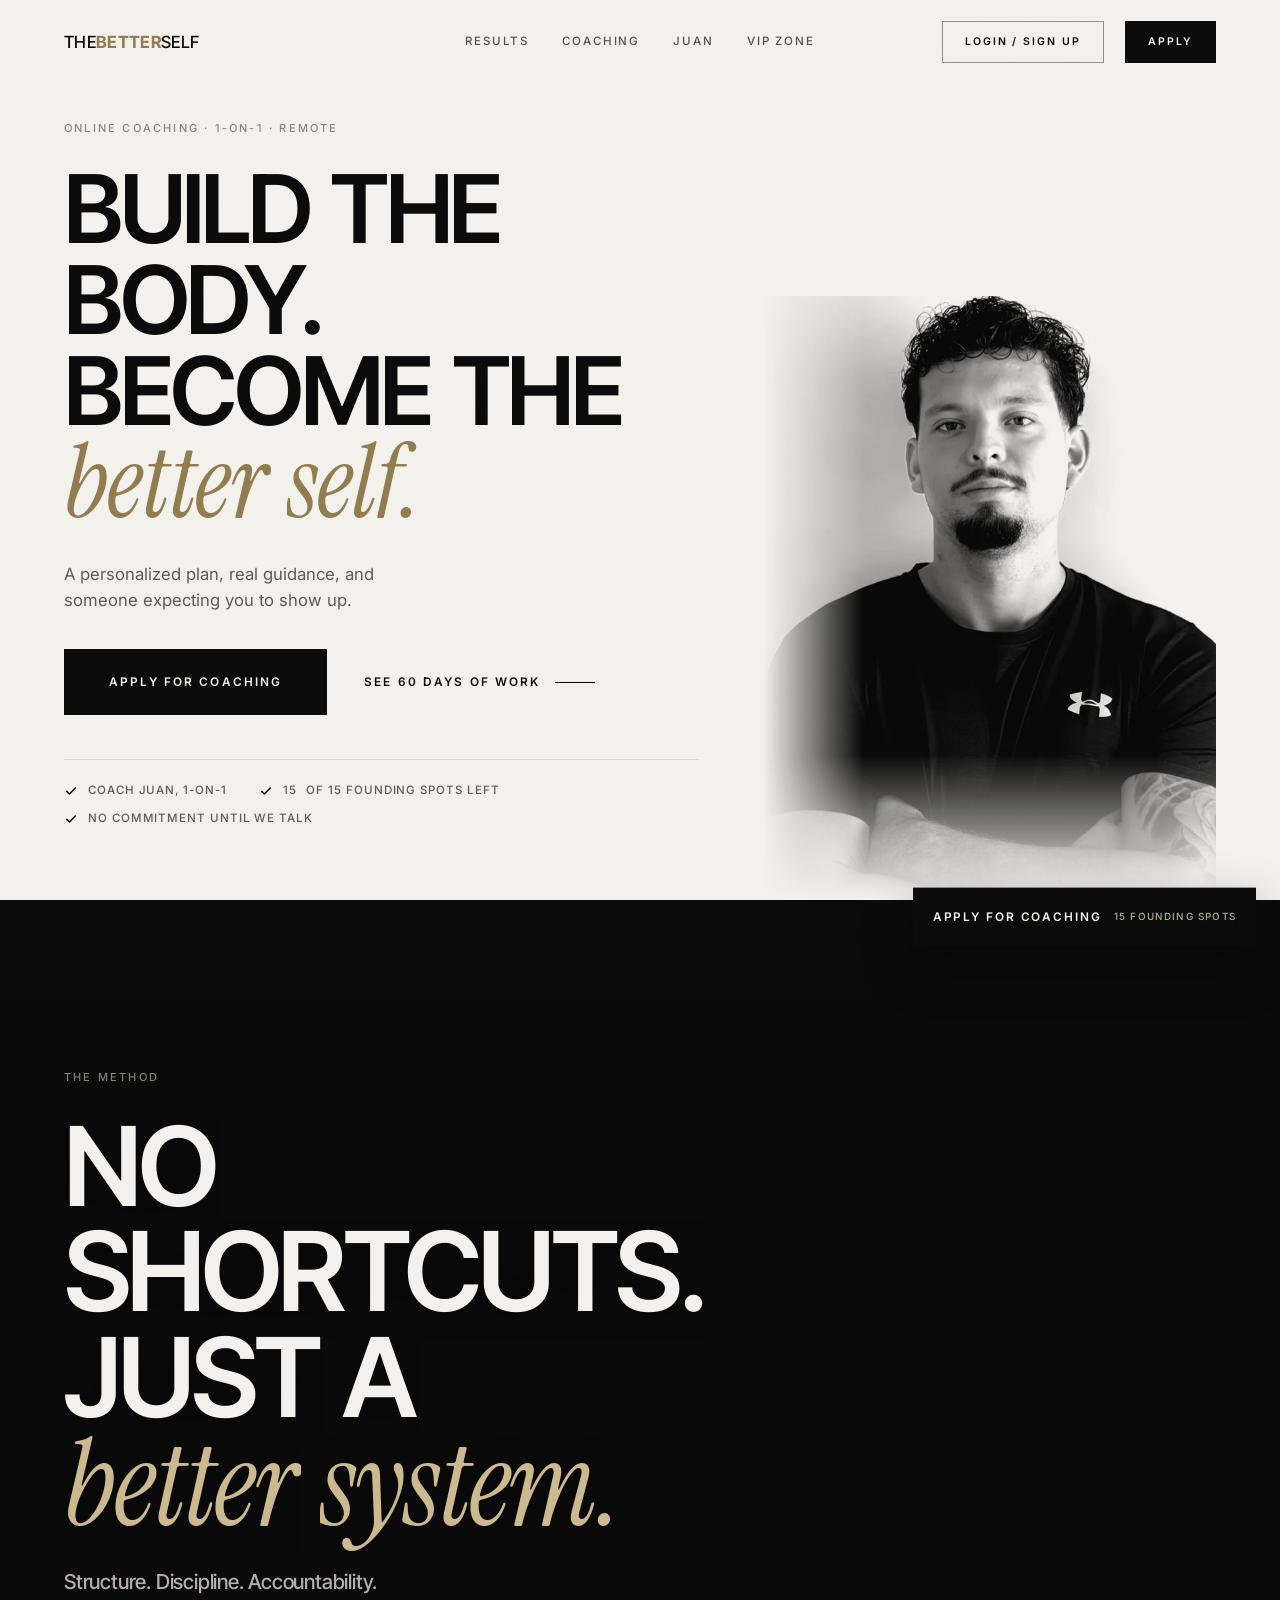
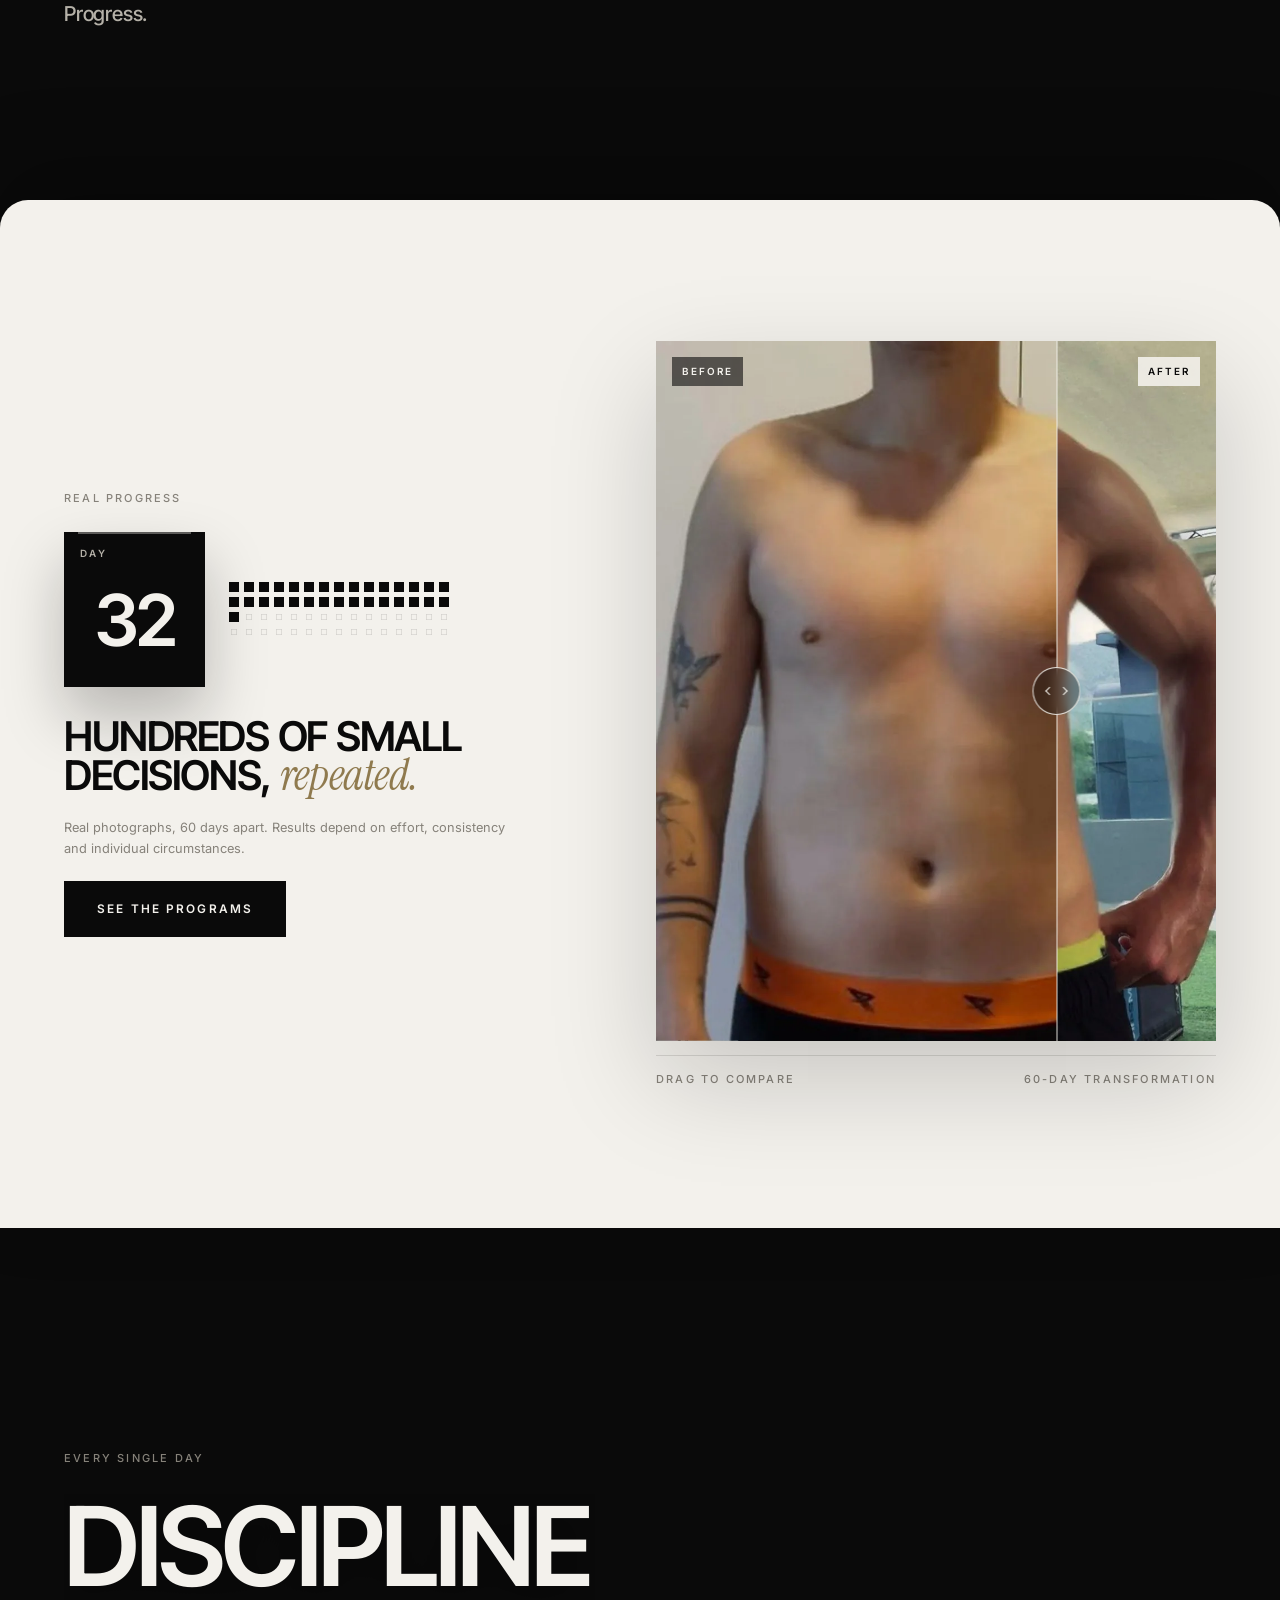
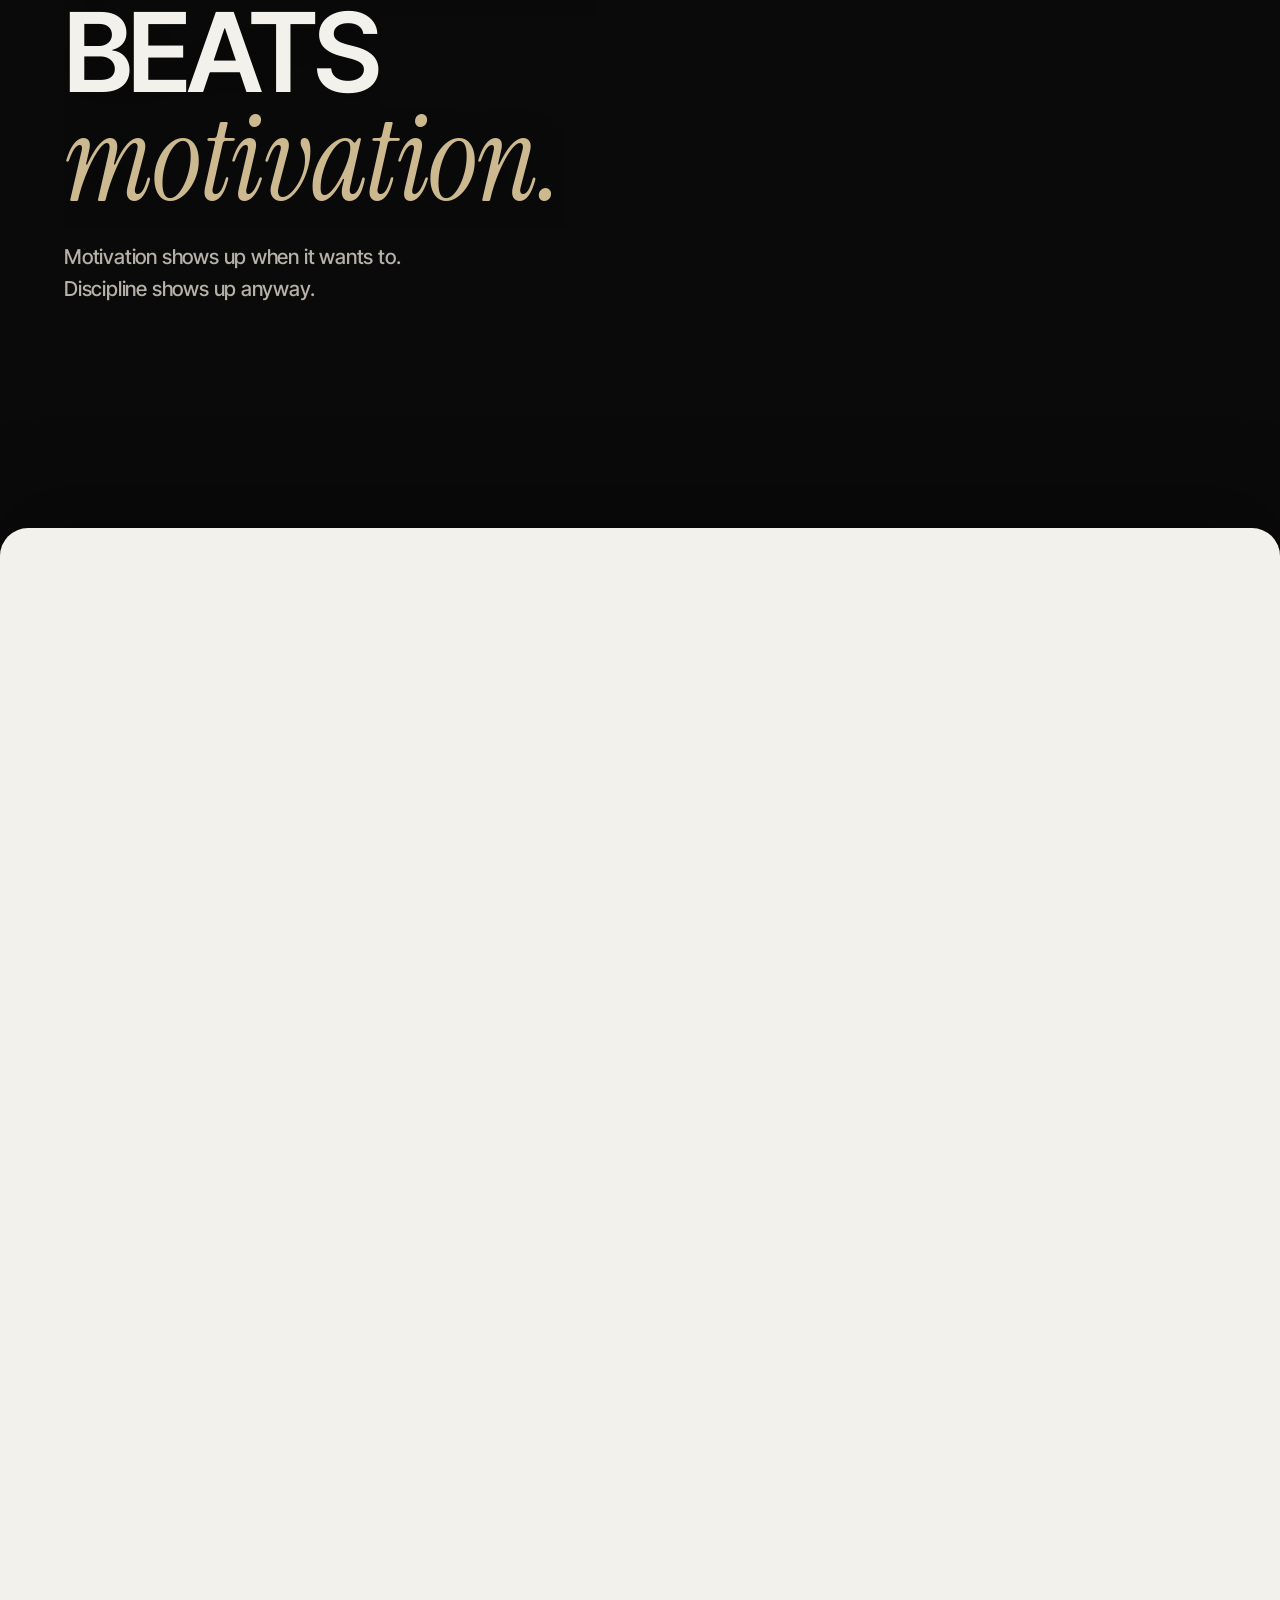
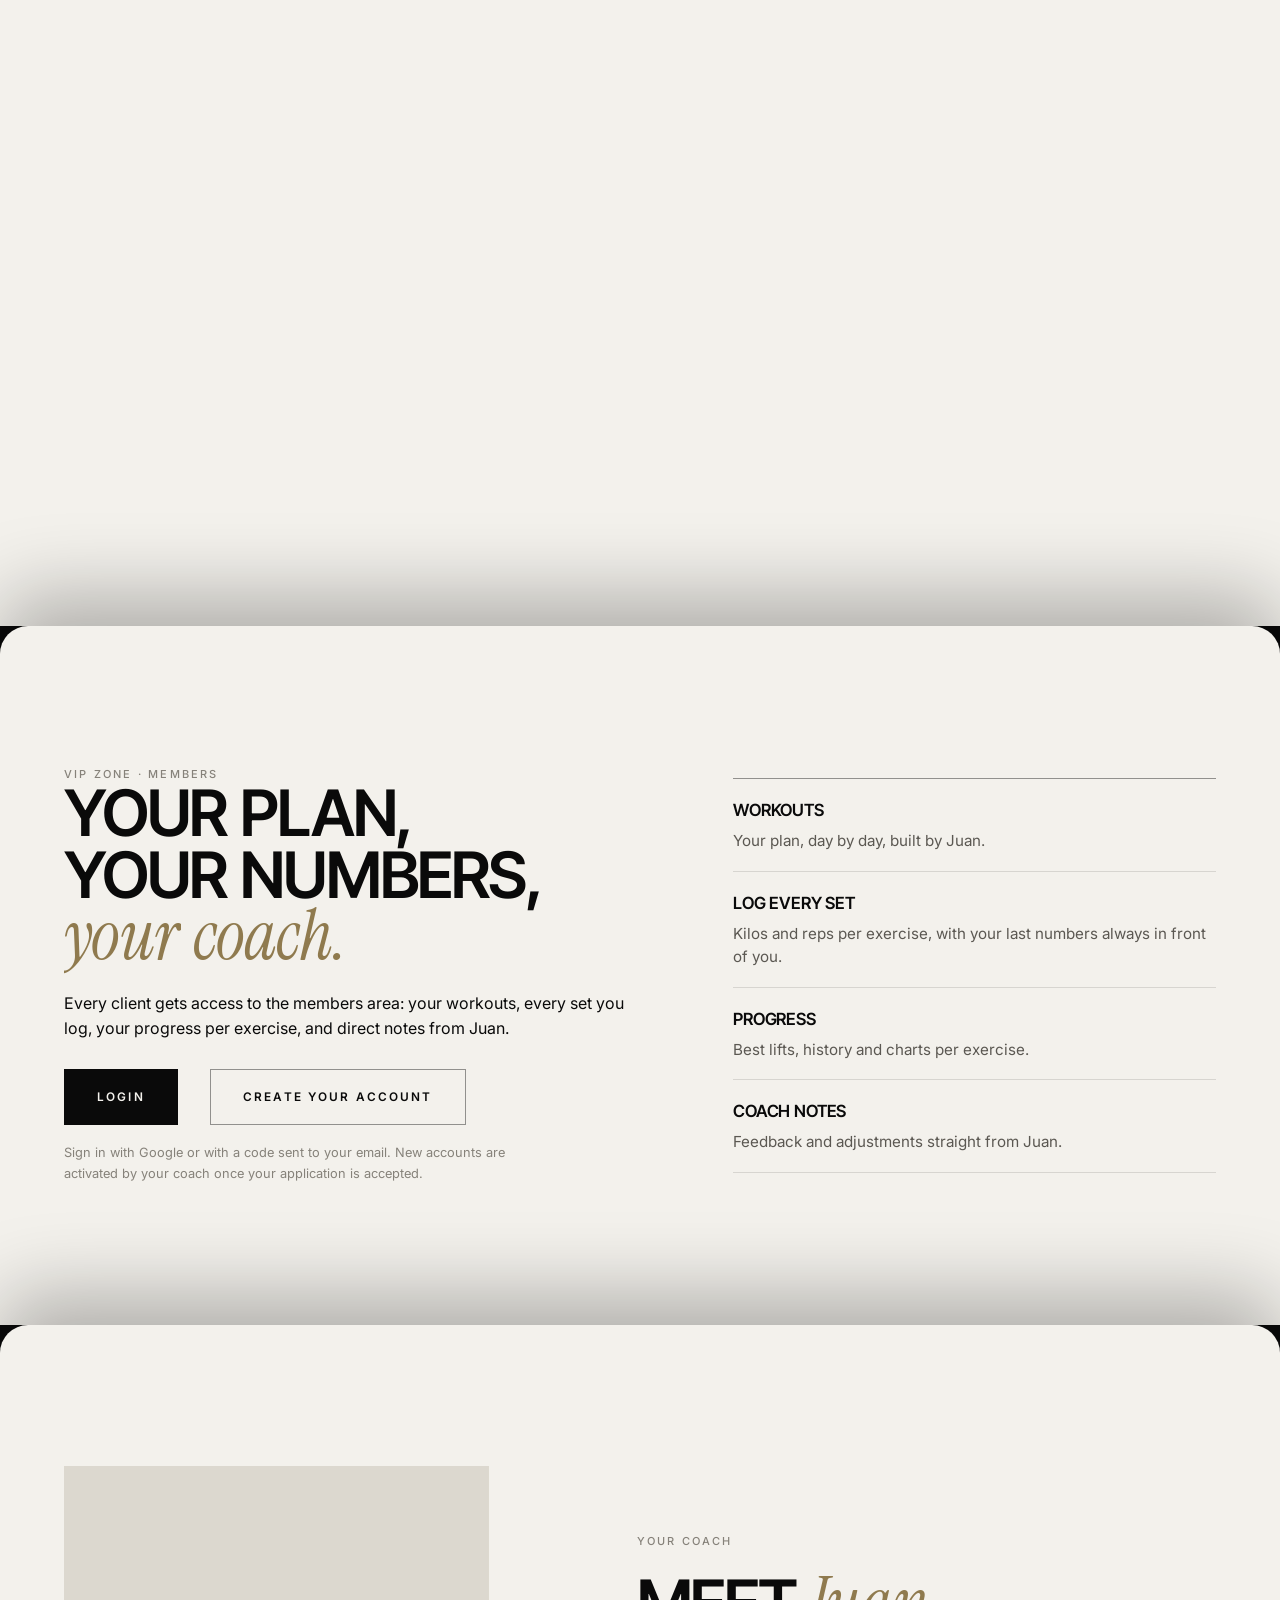
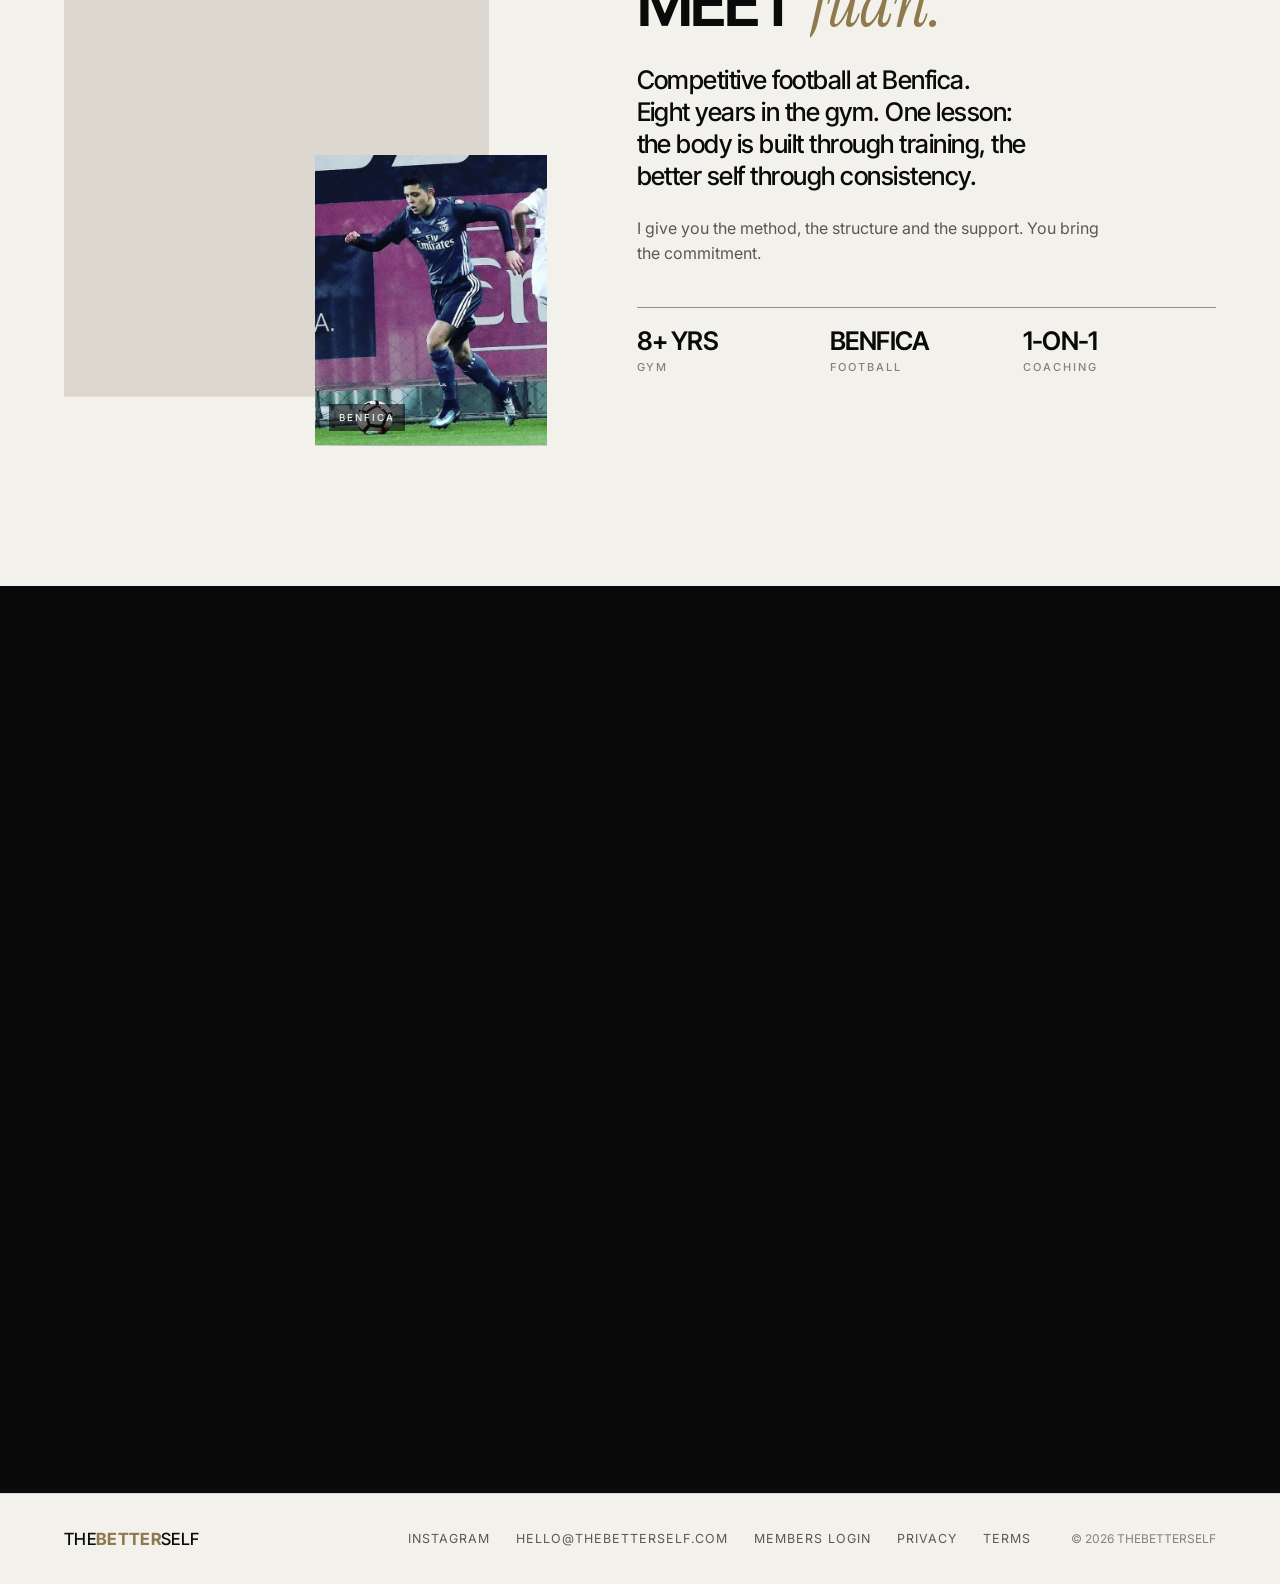
==== commit befc2e90: "Results: new 60-day before/after photos, 60-day calendar and copy Co-Authored-By: Claude Fable 5.1 <" ====
--- a/index.html
+++ b/index.html
@@ -23,7 +23,7 @@
   <link rel="preconnect" href="https://fonts.gstatic.com" crossorigin />
   <link href="https://fonts.googleapis.com/css2?family=Inter+Tight:wght@400;500;600;700&family=Inter:wght@400;500;600&family=Instrument+Serif:ital@1&display=swap" rel="stylesheet" />
   <link rel="preload" as="image" href="assets/img/juan-hero.jpg" imagesrcset="assets/img/juan-hero-800.webp 800w, assets/img/juan-hero-1200.webp 1200w, assets/img/juan-hero-1600.webp 1600w" imagesizes="(max-width: 900px) 100vw, 46vw" />
-  <link rel="stylesheet" href="css/styles.css?v=22" />
+  <link rel="stylesheet" href="css/styles.css?v=23" />
 
   <script type="application/ld+json">
   {"@context":"https://schema.org","@type":"Organization","name":"THEBETTERSELF","alternateName":"TBS","url":"https://thebetterself.com/","logo":"https://thebetterself.com/assets/brand/tbs-monogram-512.png","description":"Personalized online fitness coaching designed to help you build a stronger body, better habits and a more disciplined lifestyle.","founder":{"@type":"Person","name":"Juan"}}
@@ -93,7 +93,7 @@
       <p class="hero-sub reveal" style="--d: .5s">A personalized plan, real guidance, and someone expecting you to show up.</p>
       <div class="hero-actions reveal" style="--d: .65s">
         <a href="#apply" class="btn btn-fill btn-lg" data-magnetic><span data-text="Apply for coaching">Apply for coaching</span></a>
-        <a href="#results" class="btn btn-text"><span data-text="See 30 days of work">See 30 days of work</span><i></i></a>
+        <a href="#results" class="btn btn-text"><span data-text="See 60 days of work">See 60 days of work</span><i></i></a>
       </div>
       <ul class="trust reveal" style="--d: .9s">
         <li>Coach Juan, 1-on-1</li>
@@ -126,7 +126,7 @@
   <div class="container results-grid">
     <div class="results-copy">
       <p class="label reveal">Real progress</p>
-      <div class="cal reveal" id="cal" aria-label="30 days">
+      <div class="cal reveal" id="cal" aria-label="60 days">
         <div class="cal-card">
           <span class="cal-top">Day</span>
           <span class="cal-num" id="calNum">1</span>
@@ -135,25 +135,25 @@
         <div class="cal-leaves" id="calLeaves" aria-hidden="true"></div>
       </div>
       <h2 class="h2" data-split>Hundreds of small decisions, <em>repeated.</em></h2>
-      <p class="fineprint reveal">Real photographs, 30 days apart. Results depend on effort, consistency and individual circumstances.</p>
+      <p class="fineprint reveal">Real photographs, 60 days apart. Results depend on effort, consistency and individual circumstances.</p>
       <a href="#coaching" class="btn btn-fill reveal" data-magnetic><span data-text="See the programs">See the programs</span></a>
     </div>
     <figure class="ba reveal" style="--d: .15s">
       <div class="ba-frame" data-ba style="--pos: 50%">
         <picture class="ba-after">
-          <source type="image/webp" srcset="assets/img/transformations/tf-01-after.webp" />
-          <img src="assets/img/transformations/tf-01-after.jpg" alt="After 30 days of coaching" width="1000" height="1250" loading="lazy" decoding="async" draggable="false" />
+          <source type="image/webp" srcset="assets/img/transformations/tf-02-after.webp" />
+          <img src="assets/img/transformations/tf-02-after.jpg" alt="After 60 days of coaching" width="1000" height="1250" loading="lazy" decoding="async" draggable="false" />
         </picture>
         <picture class="ba-before">
-          <source type="image/webp" srcset="assets/img/transformations/tf-01-before.webp" />
-          <img src="assets/img/transformations/tf-01-before.jpg" alt="Before coaching" width="1000" height="1250" loading="lazy" decoding="async" draggable="false" />
+          <source type="image/webp" srcset="assets/img/transformations/tf-02-before.webp" />
+          <img src="assets/img/transformations/tf-02-before.jpg" alt="Before coaching" width="1000" height="1250" loading="lazy" decoding="async" draggable="false" />
         </picture>
         <span class="ba-tag ba-tag-before">Before</span>
         <span class="ba-tag ba-tag-after">After</span>
         <div class="ba-handle" aria-hidden="true"><span></span></div>
-        <input type="range" class="ba-range" min="0" max="100" value="50" step="0.1" aria-label="Compare before and after, 30 days" />
-      </div>
-      <figcaption class="ba-caption"><span class="label">Drag to compare</span><span class="label">30 days</span></figcaption>
+        <input type="range" class="ba-range" min="0" max="100" value="50" step="0.1" aria-label="Compare before and after, 60 days" />
+      </div>
+      <figcaption class="ba-caption"><span class="label">Drag to compare</span><span class="label">60-day transformation</span></figcaption>
     </figure>
   </div>
 </section>
@@ -380,6 +380,6 @@
   </div>
 </footer>
 
-<script src="js/main.js?v=19" defer></script>
+<script src="js/main.js?v=20" defer></script>
 </body>
 </html>
--- a/css/styles.css
+++ b/css/styles.css
@@ -199,7 +199,7 @@
 .cal-num { font-family: var(--font-head); font-weight: 600; font-size: clamp(3.4rem, 5.6vw, 5.6rem); letter-spacing: -.06em; line-height: 1; display: grid; place-items: center; font-variant-numeric: tabular-nums; padding-bottom: 8px; }
 .cal.is-done .cal-card { animation: calPop .6s var(--ease); }
 @keyframes calPop { 0% { transform: scale(1); } 40% { transform: scale(1.06); } 100% { transform: scale(1); } }
-.cal-grid { display: grid; grid-template-columns: repeat(10, 1fr); gap: 6px; max-width: 320px; }
+.cal-grid { display: grid; grid-template-columns: repeat(15, 10px); gap: 5px; }
 .cal-grid i { display: block; aspect-ratio: 1; border: 1px solid var(--rule-strong); transform: scale(.6); opacity: .35; transition: transform .35s var(--ease), opacity .35s, background-color .35s; }
 .cal-grid i.is-on { background: var(--fg); border-color: var(--fg); transform: none; opacity: 1; }
 .cal-leaves { position: absolute; inset: 0; pointer-events: none; }
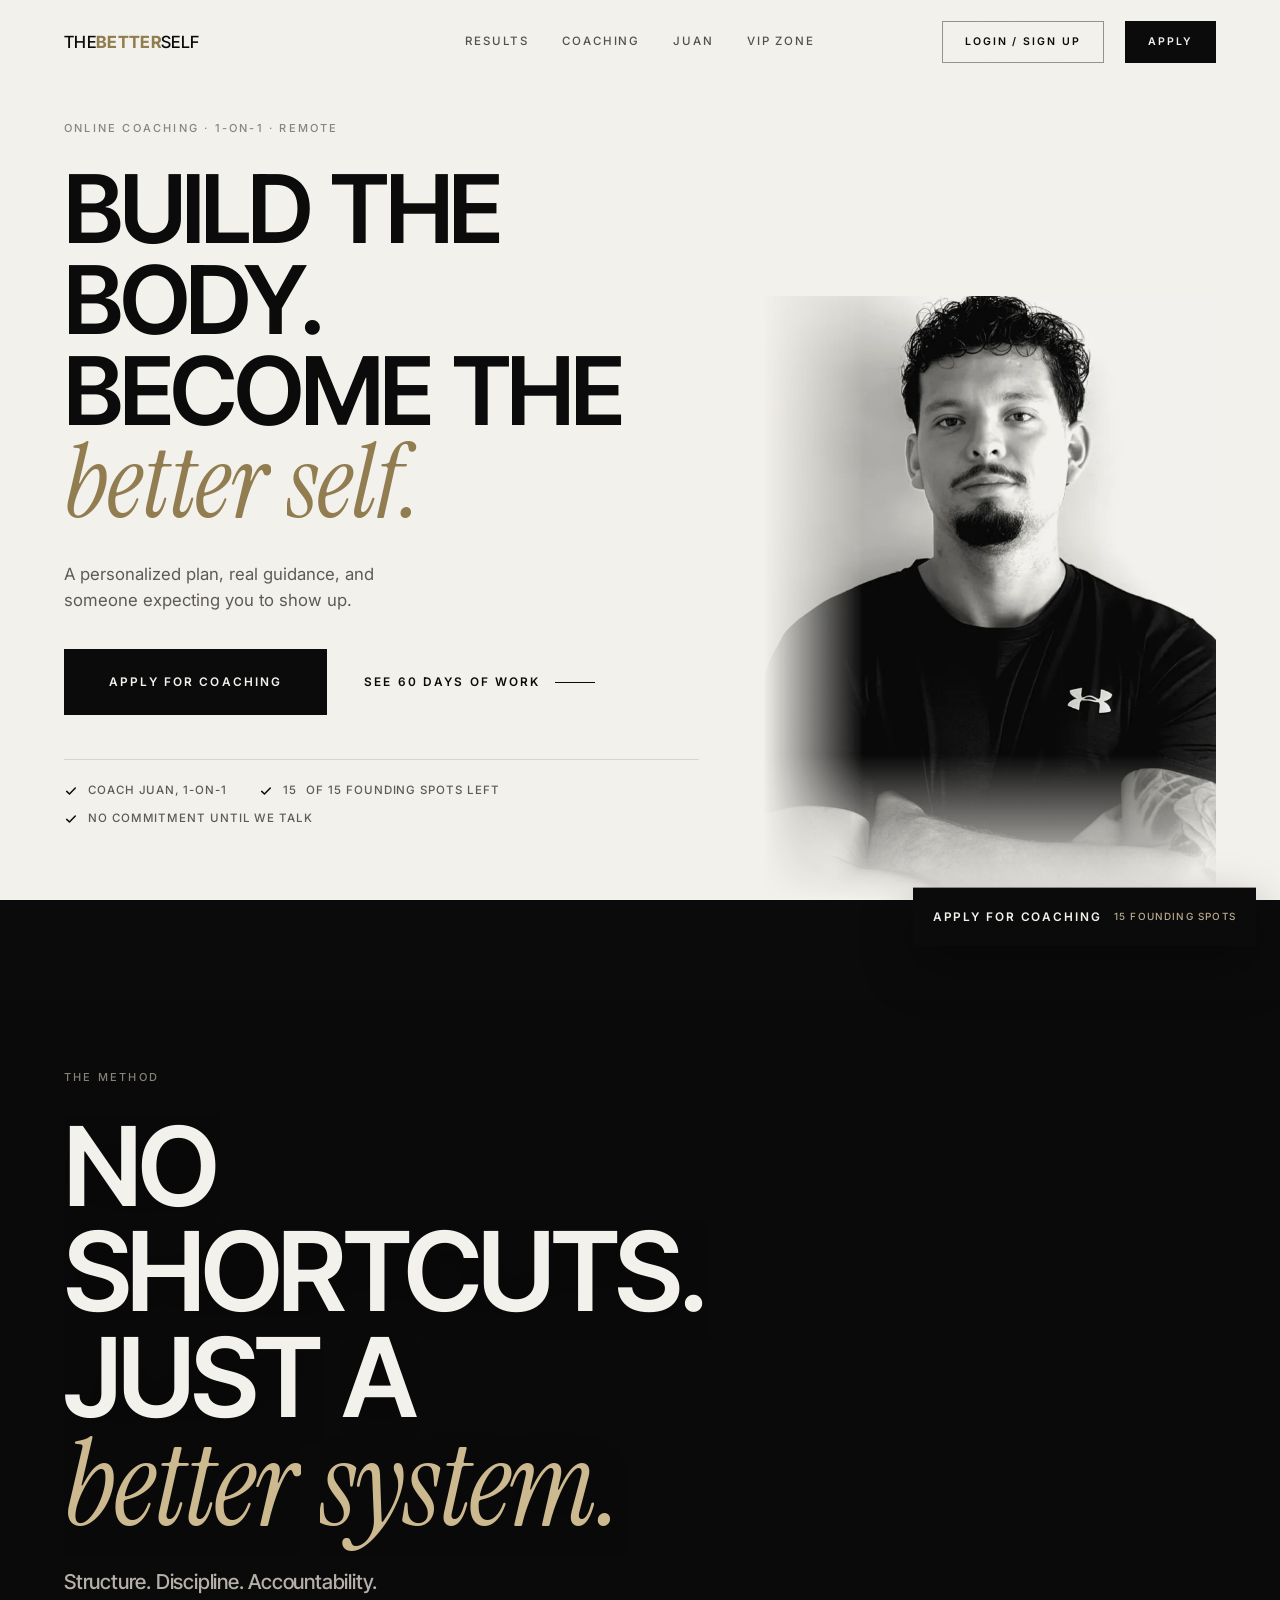
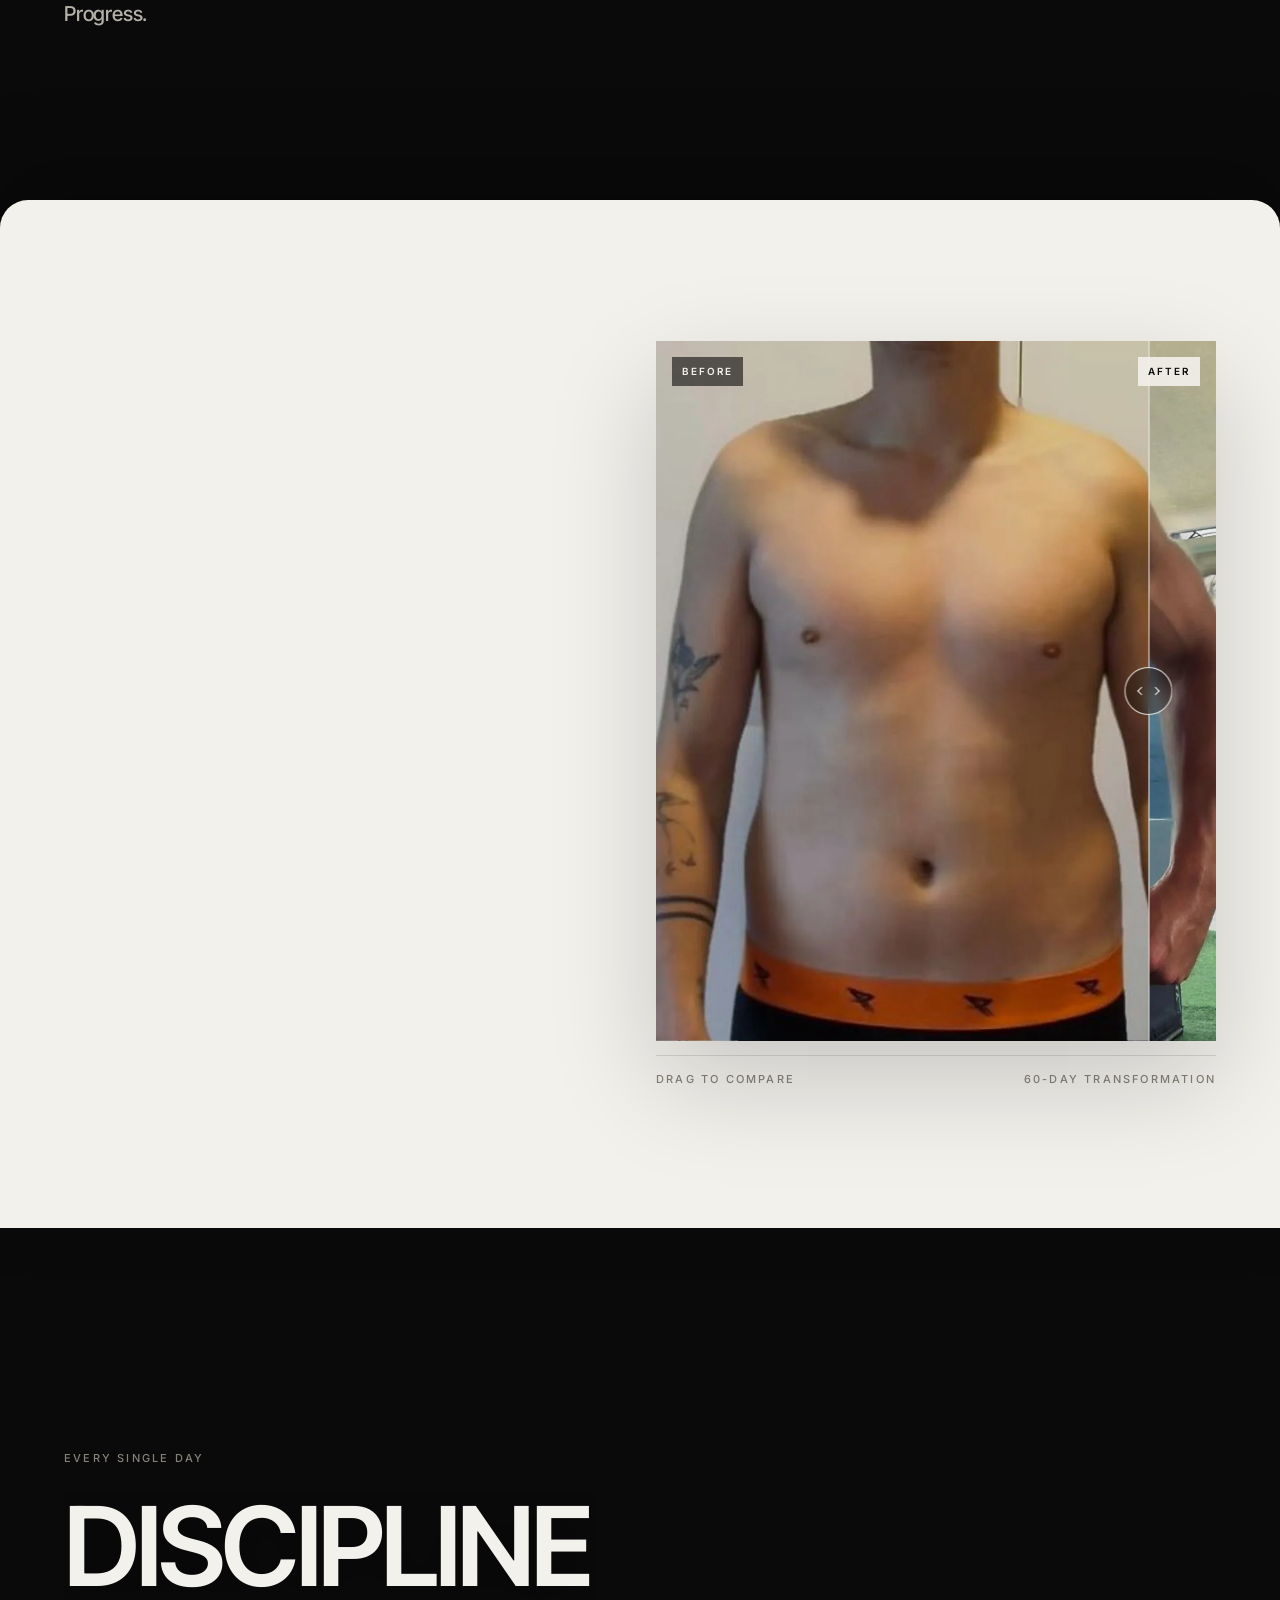
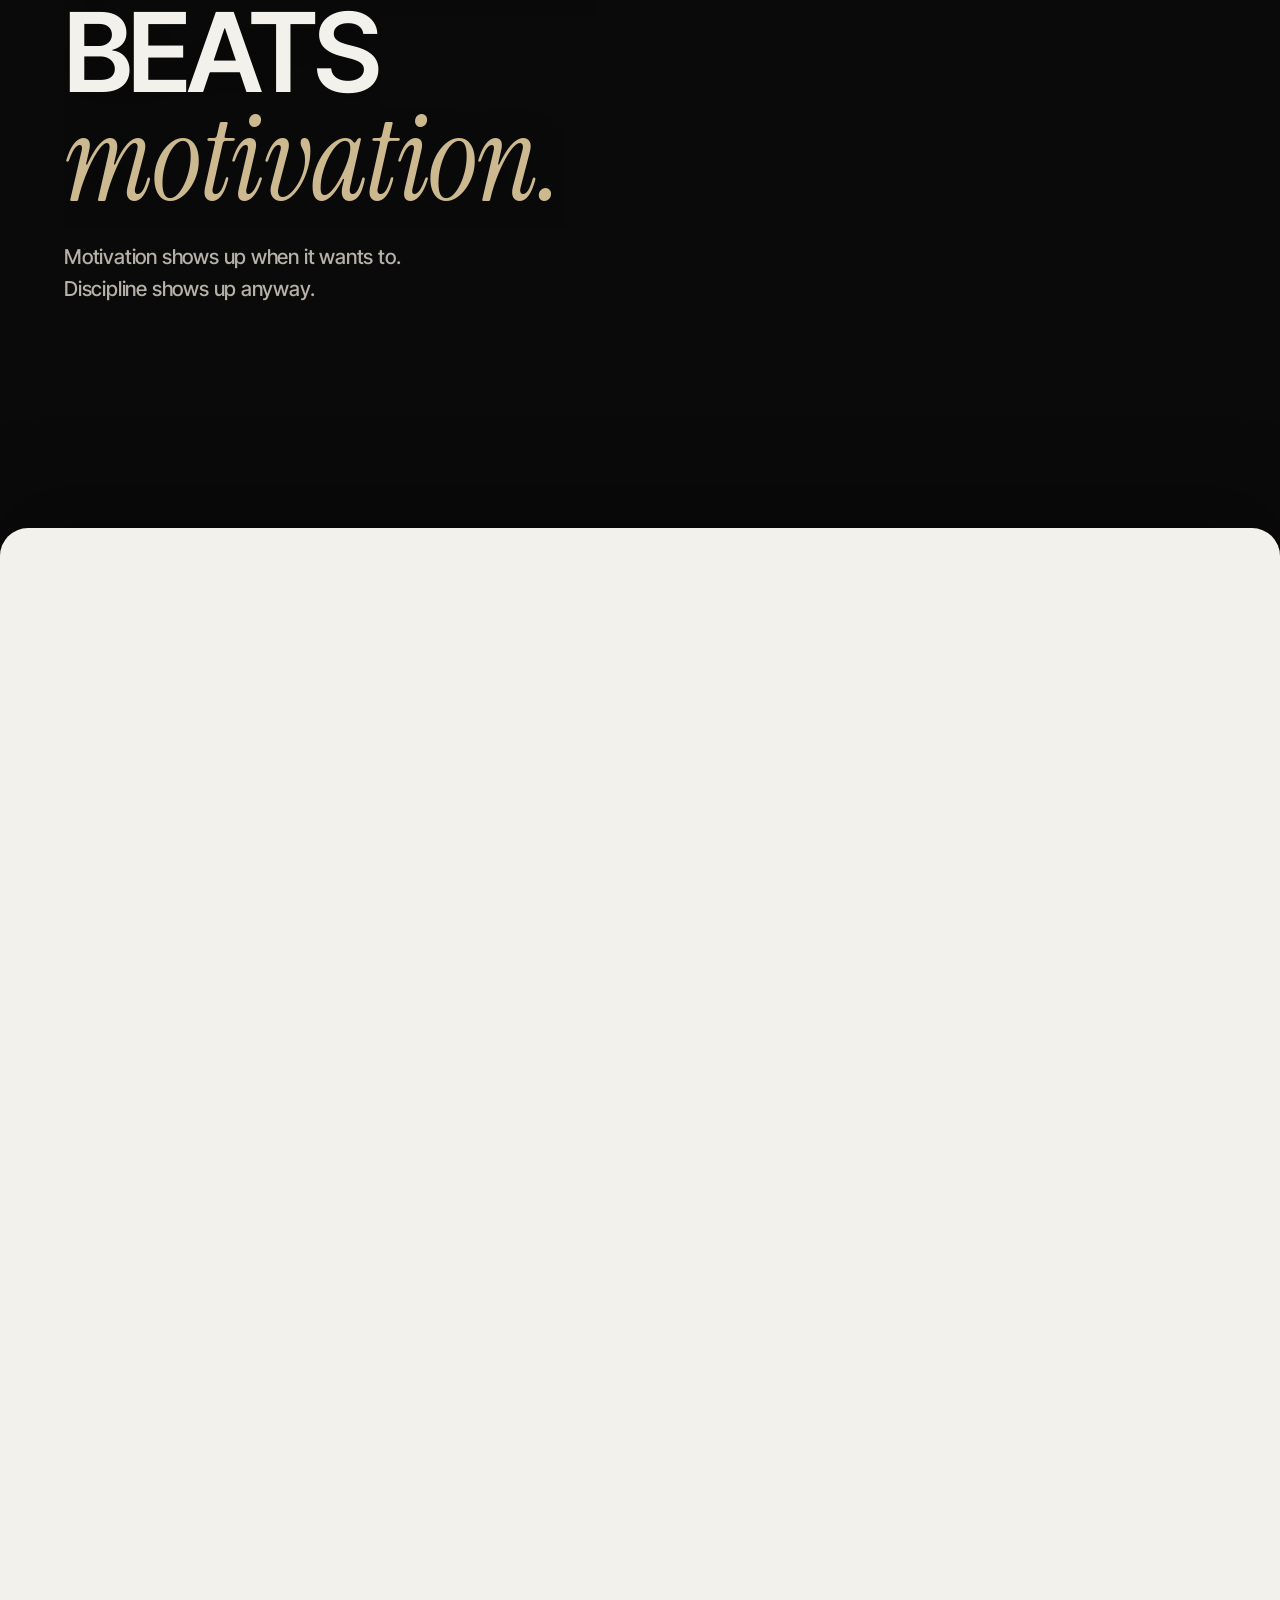
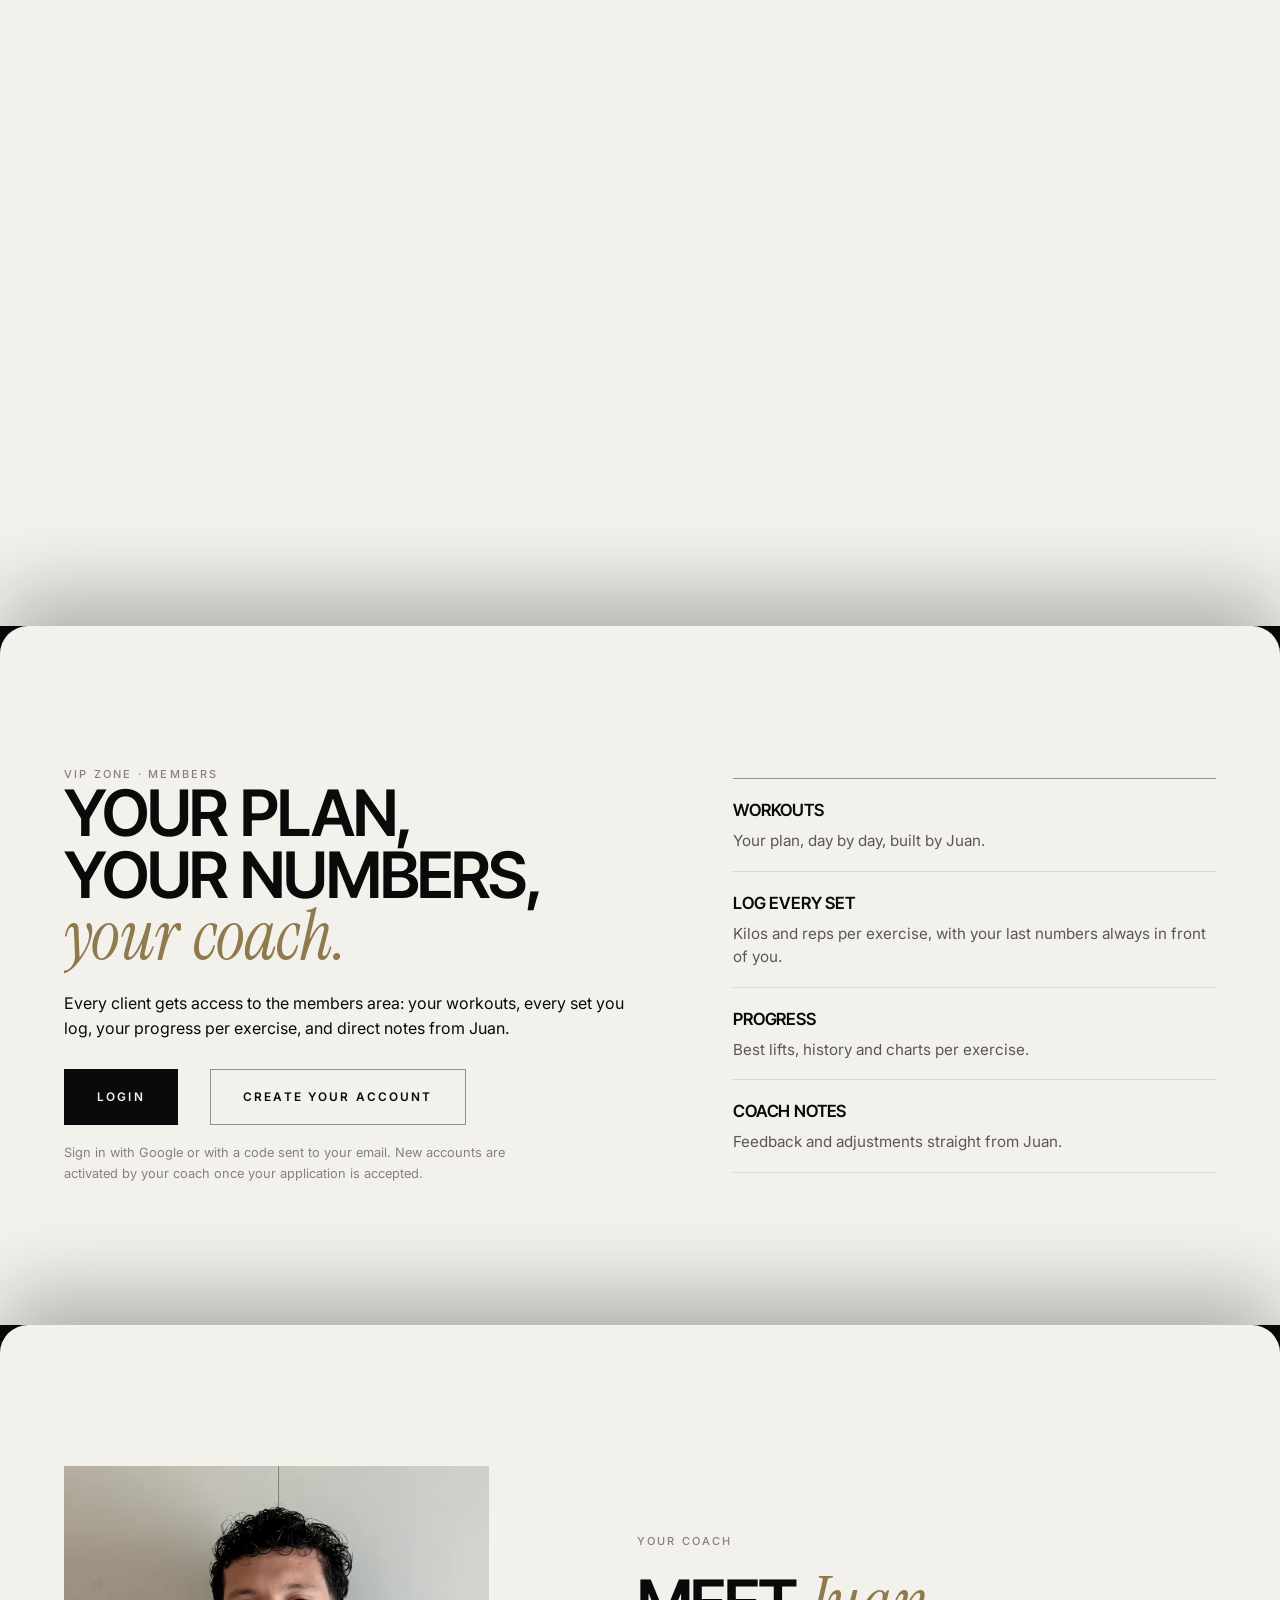
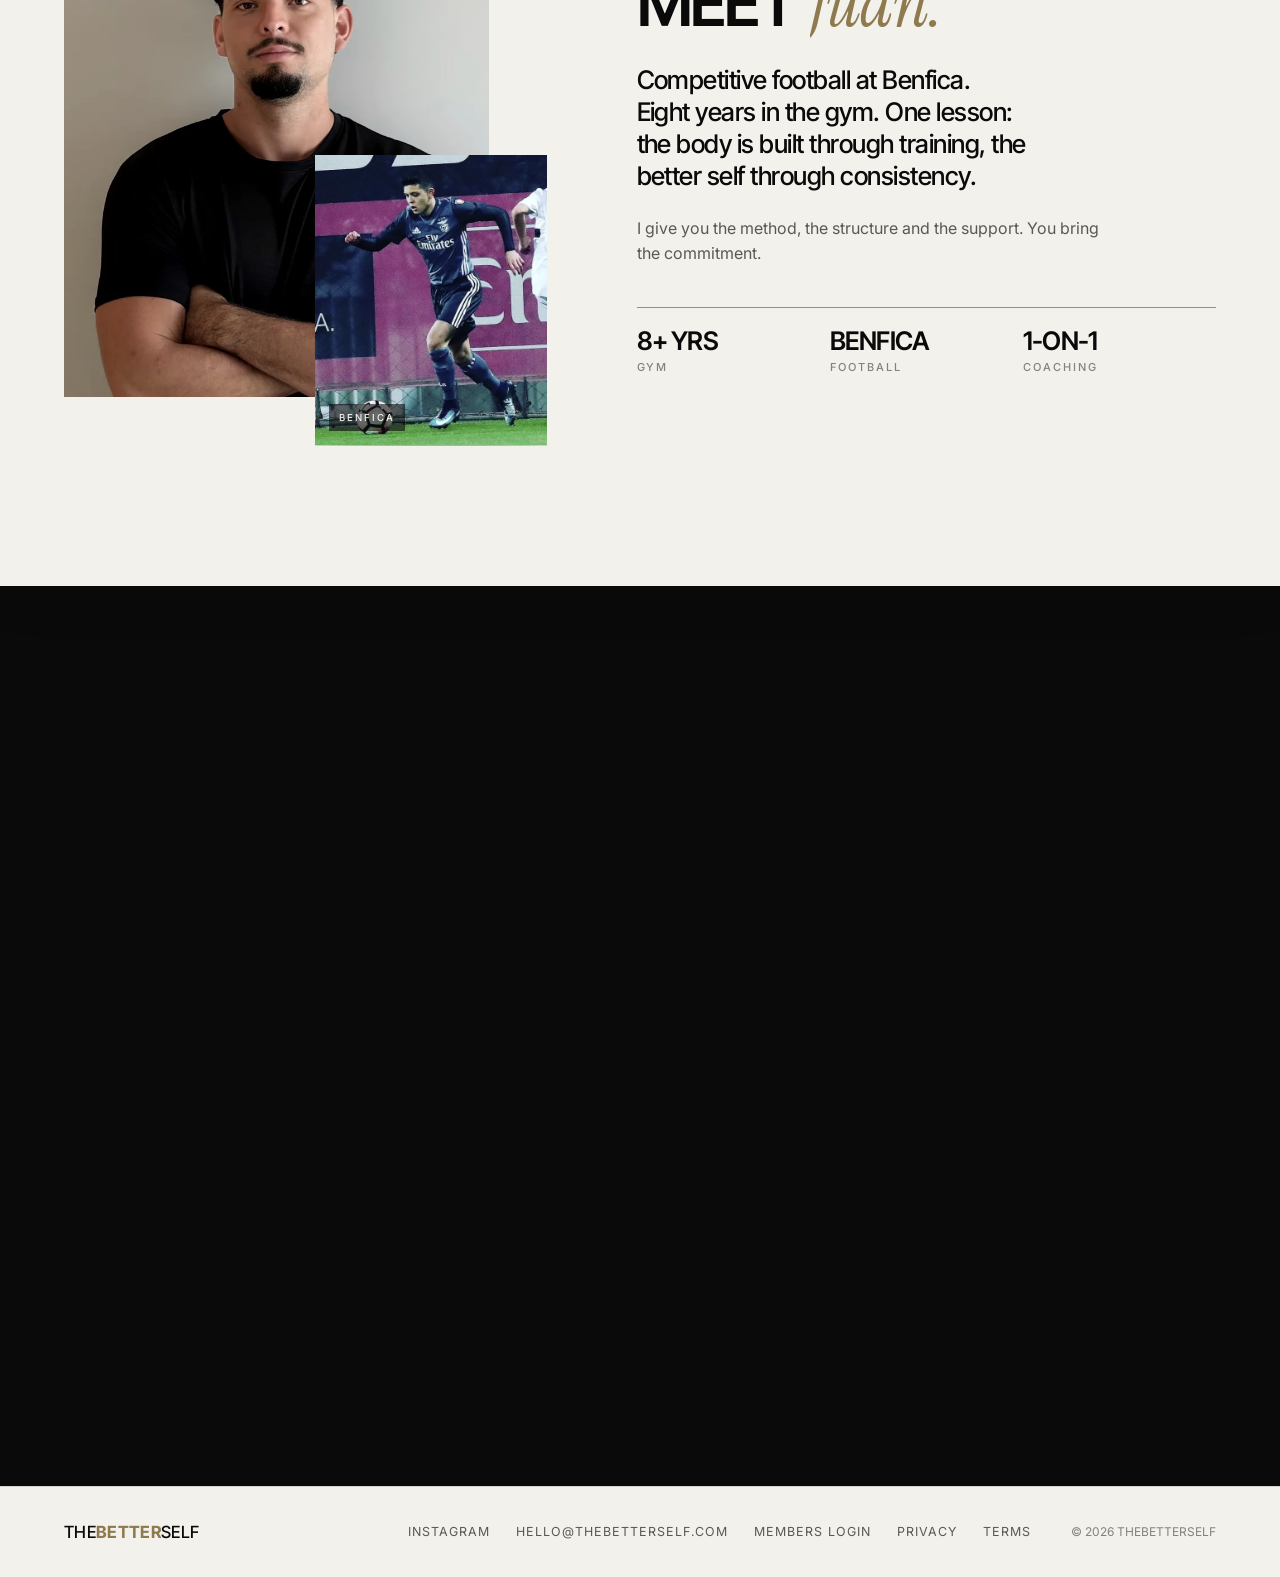
==== commit 27c9dd80: "Apply section: WhatsApp contact instead of the form that sent nowhere Co-Authored-By: Claude Fable 5" ====
--- a/index.html
+++ b/index.html
@@ -23,7 +23,7 @@
   <link rel="preconnect" href="https://fonts.gstatic.com" crossorigin />
   <link href="https://fonts.googleapis.com/css2?family=Inter+Tight:wght@400;500;600;700&family=Inter:wght@400;500;600&family=Instrument+Serif:ital@1&display=swap" rel="stylesheet" />
   <link rel="preload" as="image" href="assets/img/juan-hero.jpg" imagesrcset="assets/img/juan-hero-800.webp 800w, assets/img/juan-hero-1200.webp 1200w, assets/img/juan-hero-1600.webp 1600w" imagesizes="(max-width: 900px) 100vw, 46vw" />
-  <link rel="stylesheet" href="css/styles.css?v=23" />
+  <link rel="stylesheet" href="css/styles.css?v=24" />
 
   <script type="application/ld+json">
   {"@context":"https://schema.org","@type":"Organization","name":"THEBETTERSELF","alternateName":"TBS","url":"https://thebetterself.com/","logo":"https://thebetterself.com/assets/brand/tbs-monogram-512.png","description":"Personalized online fitness coaching designed to help you build a stronger body, better habits and a more disciplined lifestyle.","founder":{"@type":"Person","name":"Juan"}}
@@ -318,45 +318,22 @@
 <section class="window apply dark" id="apply" data-scene="floor">
   <div class="container apply-grid">
     <div class="apply-head">
-      <p class="label reveal">Application</p>
+      <p class="label reveal">Apply</p>
       <h2 class="display apply-title" data-split>Your better self starts with <em>a decision.</em></h2>
-      <p class="window-sub reveal">Tell us where you are and where you want to go. Juan reads every application.</p>
-    </div>
-
-    <!-- To connect a backend, set CONFIG.formEndpoint in js/main.js. Until then the form shows the confirmation without sending data. -->
-    <form class="form reveal" id="applyForm" novalidate style="--d: .1s">
-      <div class="form-row">
-        <div class="field"><label for="fullName">Full name</label><input id="fullName" name="fullName" type="text" autocomplete="name" required /></div>
-        <div class="field"><label for="email">Email</label><input id="email" name="email" type="email" autocomplete="email" required /></div>
-      </div>
-      <fieldset class="field choice">
-        <legend>Program</legend>
-        <div class="choice-grid" id="programChoice">
-          <label class="choice-item"><input type="radio" name="program" value="START" required /><span>Start</span></label>
-          <label class="choice-item"><input type="radio" name="program" value="EVOLVE" /><span>Evolve</span></label>
-          <label class="choice-item"><input type="radio" name="program" value="PRIME" /><span>Prime</span></label>
-          <label class="choice-item"><input type="radio" name="program" value="NOT SURE" /><span>Not sure</span></label>
-        </div>
-      </fieldset>
-      <div class="field"><label for="goal">What do you want to change?</label><textarea id="goal" name="goal" rows="3" required></textarea></div>
-      <div class="field check">
-        <label class="check-item">
-          <input type="checkbox" name="consent" value="yes" required />
-          <span class="check-box" aria-hidden="true"></span>
-          <span>I understand that results require consistency, effort and adherence to the coaching process.</span>
-        </label>
-      </div>
-      <p class="form-error" id="formError" role="alert" hidden>Please complete all fields before submitting.</p>
-      <div class="form-actions">
-        <button type="submit" class="btn btn-fill btn-lg btn-block" id="submitBtn" data-magnetic><span data-text="Submit my application">Submit my application</span></button>
-        <p class="form-note">No commitment until we have spoken.</p>
-      </div>
-    </form>
-
-    <div class="form-success" id="formSuccess" hidden aria-live="polite">
-      <p class="label">Application</p>
-      <h3 class="h2">Application <em>received.</em></h3>
-      <p>Thank you for applying to THEBETTERSELF. We will review your application and contact you with the next steps.</p>
+      <p class="window-sub reveal">One message is all it takes. Juan answers personally — no forms, no waiting.</p>
+    </div>
+
+    <div class="wa-card reveal" style="--d: .1s">
+      <ol class="wa-steps">
+        <li><span class="wa-step-n">01</span><p>Tap the button. WhatsApp opens on Juan&rsquo;s number.</p></li>
+        <li><span class="wa-step-n">02</span><p>Send <b>START</b>.</p></li>
+        <li><span class="wa-step-n">03</span><p>He asks a few questions and tells you the next step.</p></li>
+      </ol>
+      <a class="btn btn-fill btn-lg btn-block wa-btn" id="waCta" data-wa href="https://wa.me/message/YCJGWLGCUBCZD1" target="_blank" rel="noopener noreferrer" data-magnetic>
+        <svg class="wa-icon" viewBox="0 0 24 24" aria-hidden="true" focusable="false"><path d="M12.04 2C6.58 2 2.13 6.45 2.13 11.91c0 1.75.46 3.46 1.32 4.96L2 22l5.25-1.38a9.9 9.9 0 0 0 4.79 1.22h.01c5.46 0 9.91-4.45 9.91-9.91 0-2.65-1.03-5.14-2.9-7.01A9.82 9.82 0 0 0 12.04 2zm0 1.82c2.16 0 4.19.84 5.72 2.37a8.03 8.03 0 0 1 2.37 5.72c0 4.46-3.63 8.09-8.1 8.09a8.2 8.2 0 0 1-4.18-1.15l-.3-.18-3.11.82.83-3.04-.2-.31a8.05 8.05 0 0 1-1.24-4.32c0-4.46 3.63-8.1 8.21-8.1zm-2.3 4.1c-.17 0-.45.06-.69.31-.24.25-.9.88-.9 2.14s.92 2.48 1.05 2.65c.13.17 1.8 2.75 4.37 3.86.61.26 1.08.42 1.45.54.61.19 1.17.17 1.61.1.49-.07 1.5-.61 1.72-1.21.21-.6.21-1.11.15-1.21-.06-.11-.24-.17-.49-.3-.25-.12-1.5-.74-1.73-.82-.23-.09-.4-.13-.57.12-.17.25-.65.82-.8.99-.15.17-.29.19-.54.06-.25-.12-1.07-.39-2.04-1.26-.75-.67-1.26-1.5-1.41-1.75-.15-.25-.02-.38.11-.51.11-.11.25-.29.37-.44.12-.15.16-.25.25-.42.08-.17.04-.31-.02-.44-.06-.12-.55-1.37-.77-1.87-.2-.48-.41-.42-.56-.43-.14-.01-.31-.01-.48-.01z"/></svg>
+        <span data-text="Start on WhatsApp">Start on WhatsApp</span>
+      </a>
+      <p class="form-note">No commitment until you have spoken with Juan.</p>
     </div>
   </div>
 </section>
@@ -380,6 +357,6 @@
   </div>
 </footer>
 
-<script src="js/main.js?v=20" defer></script>
+<script src="js/main.js?v=21" defer></script>
 </body>
 </html>
--- a/css/styles.css
+++ b/css/styles.css
@@ -347,6 +347,16 @@
 .form-success { display: grid; gap: 16px; padding: clamp(28px, 3vw, 44px); background: rgba(10,10,10,.62); border: 1px solid var(--rule); backdrop-filter: blur(12px); -webkit-backdrop-filter: blur(12px); color: var(--muted); }
 .form-success .h2 { margin: 6px 0 8px; color: var(--fg); font-size: clamp(1.8rem, 3vw, 3rem); }
 
+/* ------------------------------------------------------------ WhatsApp CTA (apply) */
+.wa-card { display: grid; gap: 26px; background: rgba(10,10,10,.62); border: 1px solid var(--rule); padding: clamp(26px, 3vw, 44px); backdrop-filter: blur(12px); -webkit-backdrop-filter: blur(12px); }
+.wa-steps { display: grid; gap: 18px; margin: 0; padding: 0; list-style: none; counter-reset: none; }
+.wa-steps li { display: grid; grid-template-columns: auto 1fr; gap: 16px; align-items: start; }
+.wa-step-n { font-family: var(--font-head); font-size: .72rem; font-weight: 600; letter-spacing: .16em; color: var(--soft); padding-top: 3px; font-variant-numeric: tabular-nums; }
+.wa-steps p { margin: 0; color: var(--muted); line-height: 1.5; font-size: .96rem; }
+.wa-steps b { color: var(--fg); font-weight: 600; letter-spacing: .06em; }
+.wa-btn { gap: 12px; }
+.wa-icon { width: 20px; height: 20px; flex: none; fill: currentColor; }
+
 /* ------------------------------------------------------------ sticky CTA + footer */
 .sticky-cta { position: fixed; left: auto; right: 24px; bottom: 24px; z-index: 95; display: flex; align-items: center; justify-content: space-between; gap: 12px; height: 58px; padding: 0 20px; background: #0a0a0a; color: #f3f1ec; font-size: .74rem; font-weight: 600; letter-spacing: .16em; text-transform: uppercase; box-shadow: 0 20px 50px rgba(0,0,0,.35); transform: translateY(120%); transition: transform .6s var(--ease); }
 .sticky-cta b { font-weight: 500; font-size: .62rem; letter-spacing: .12em; color: #b8a98c; white-space: nowrap; }
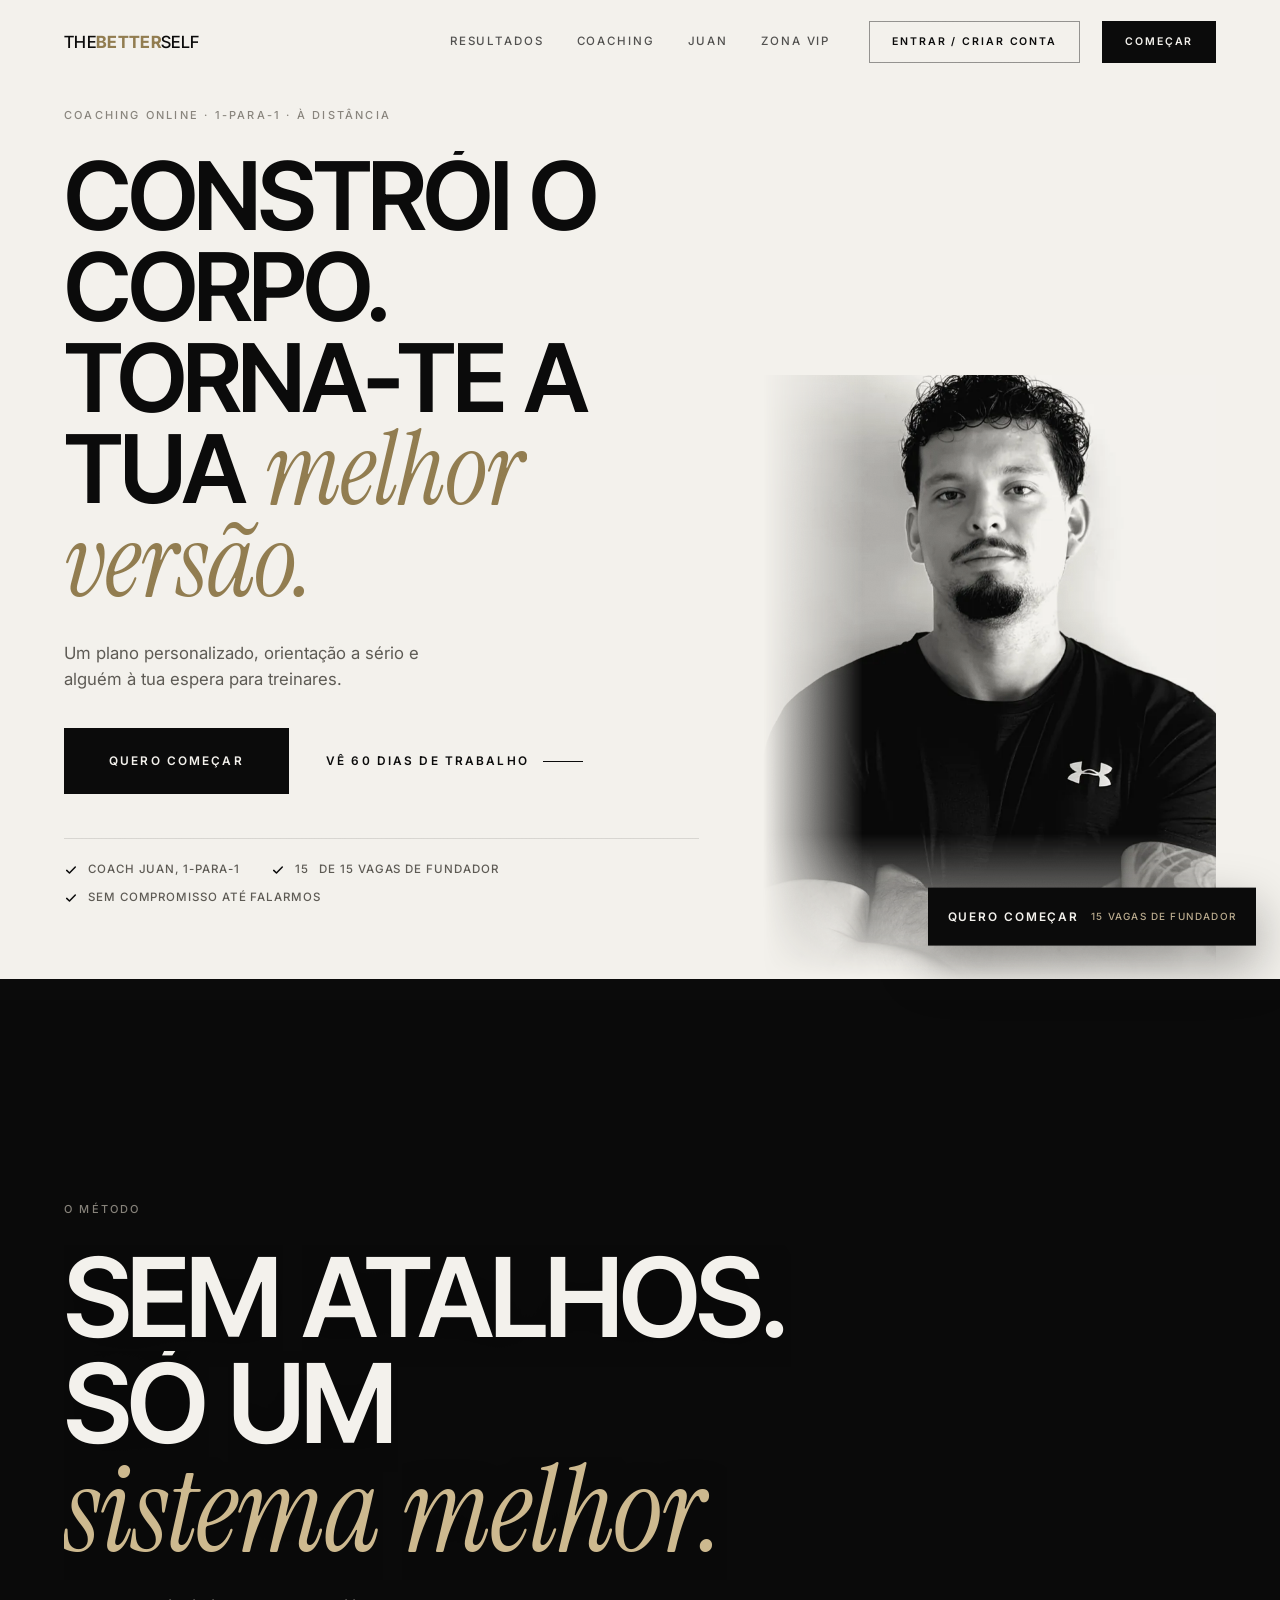
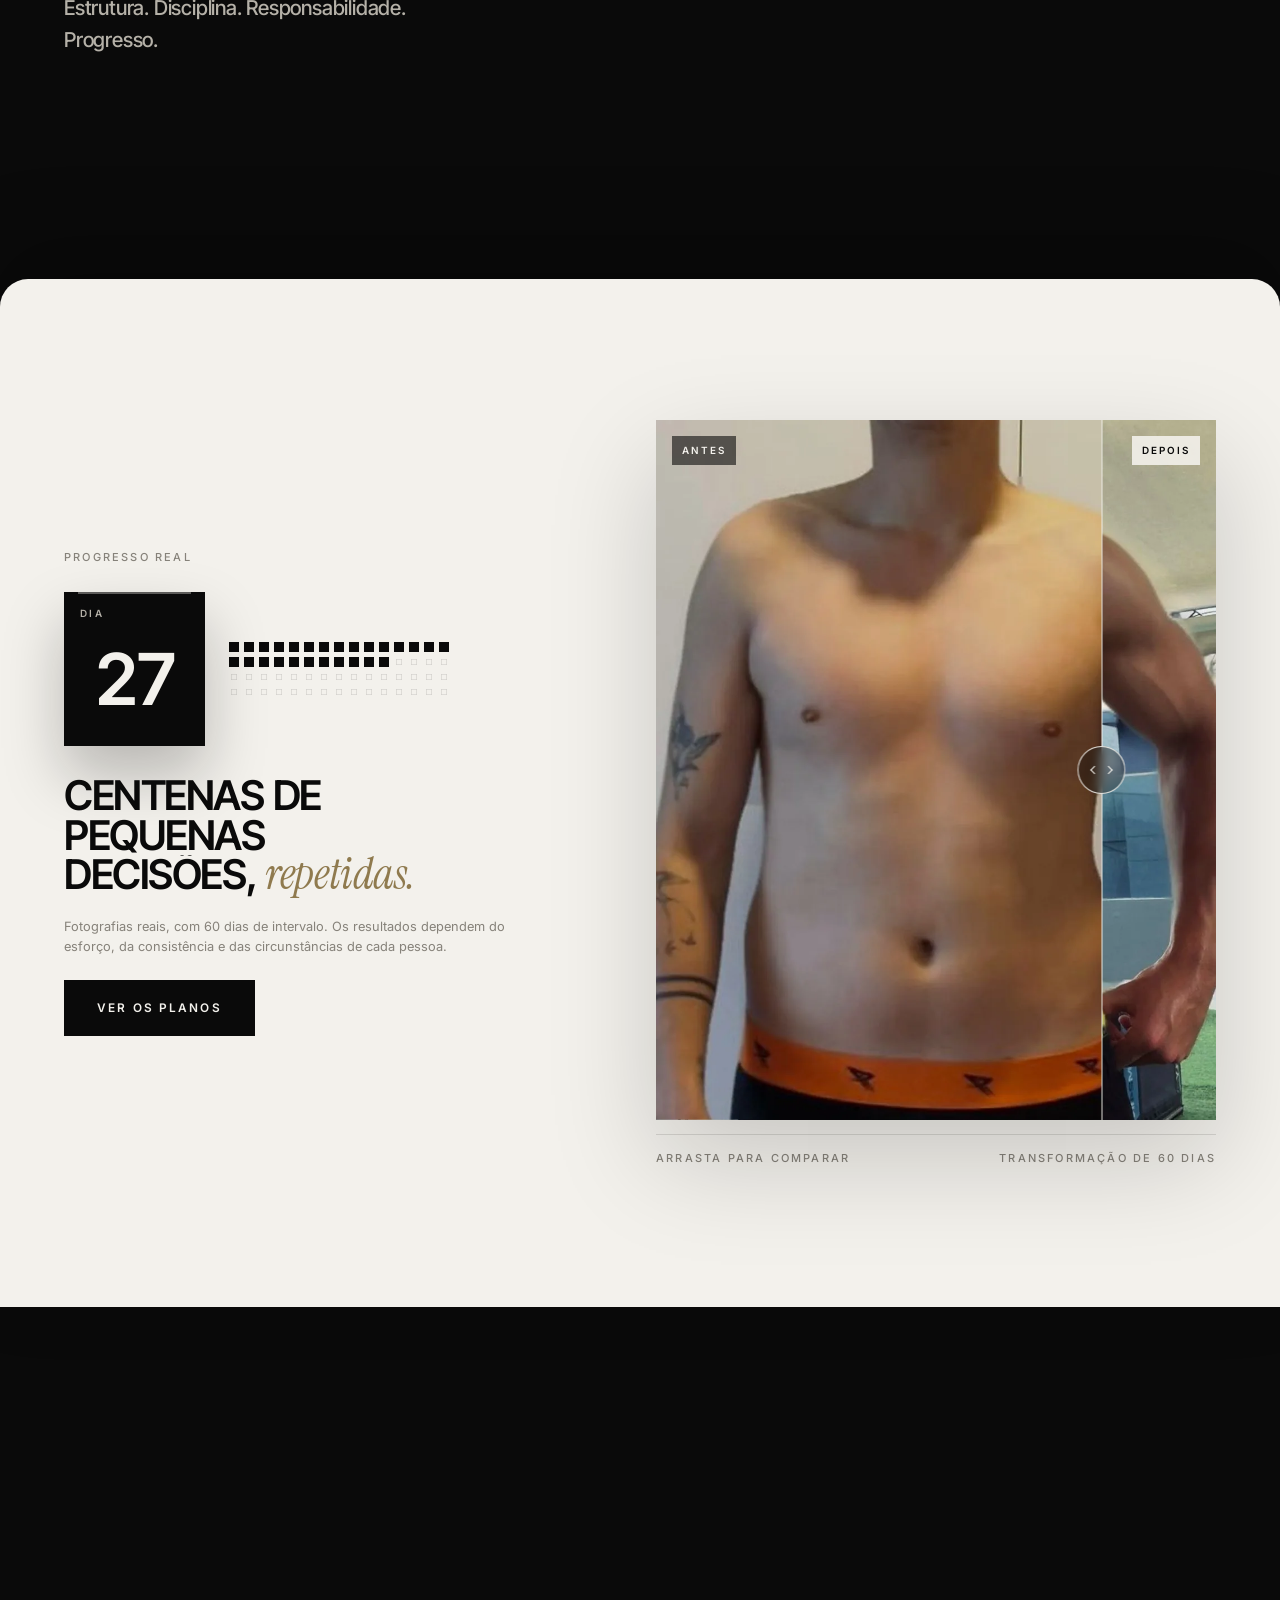
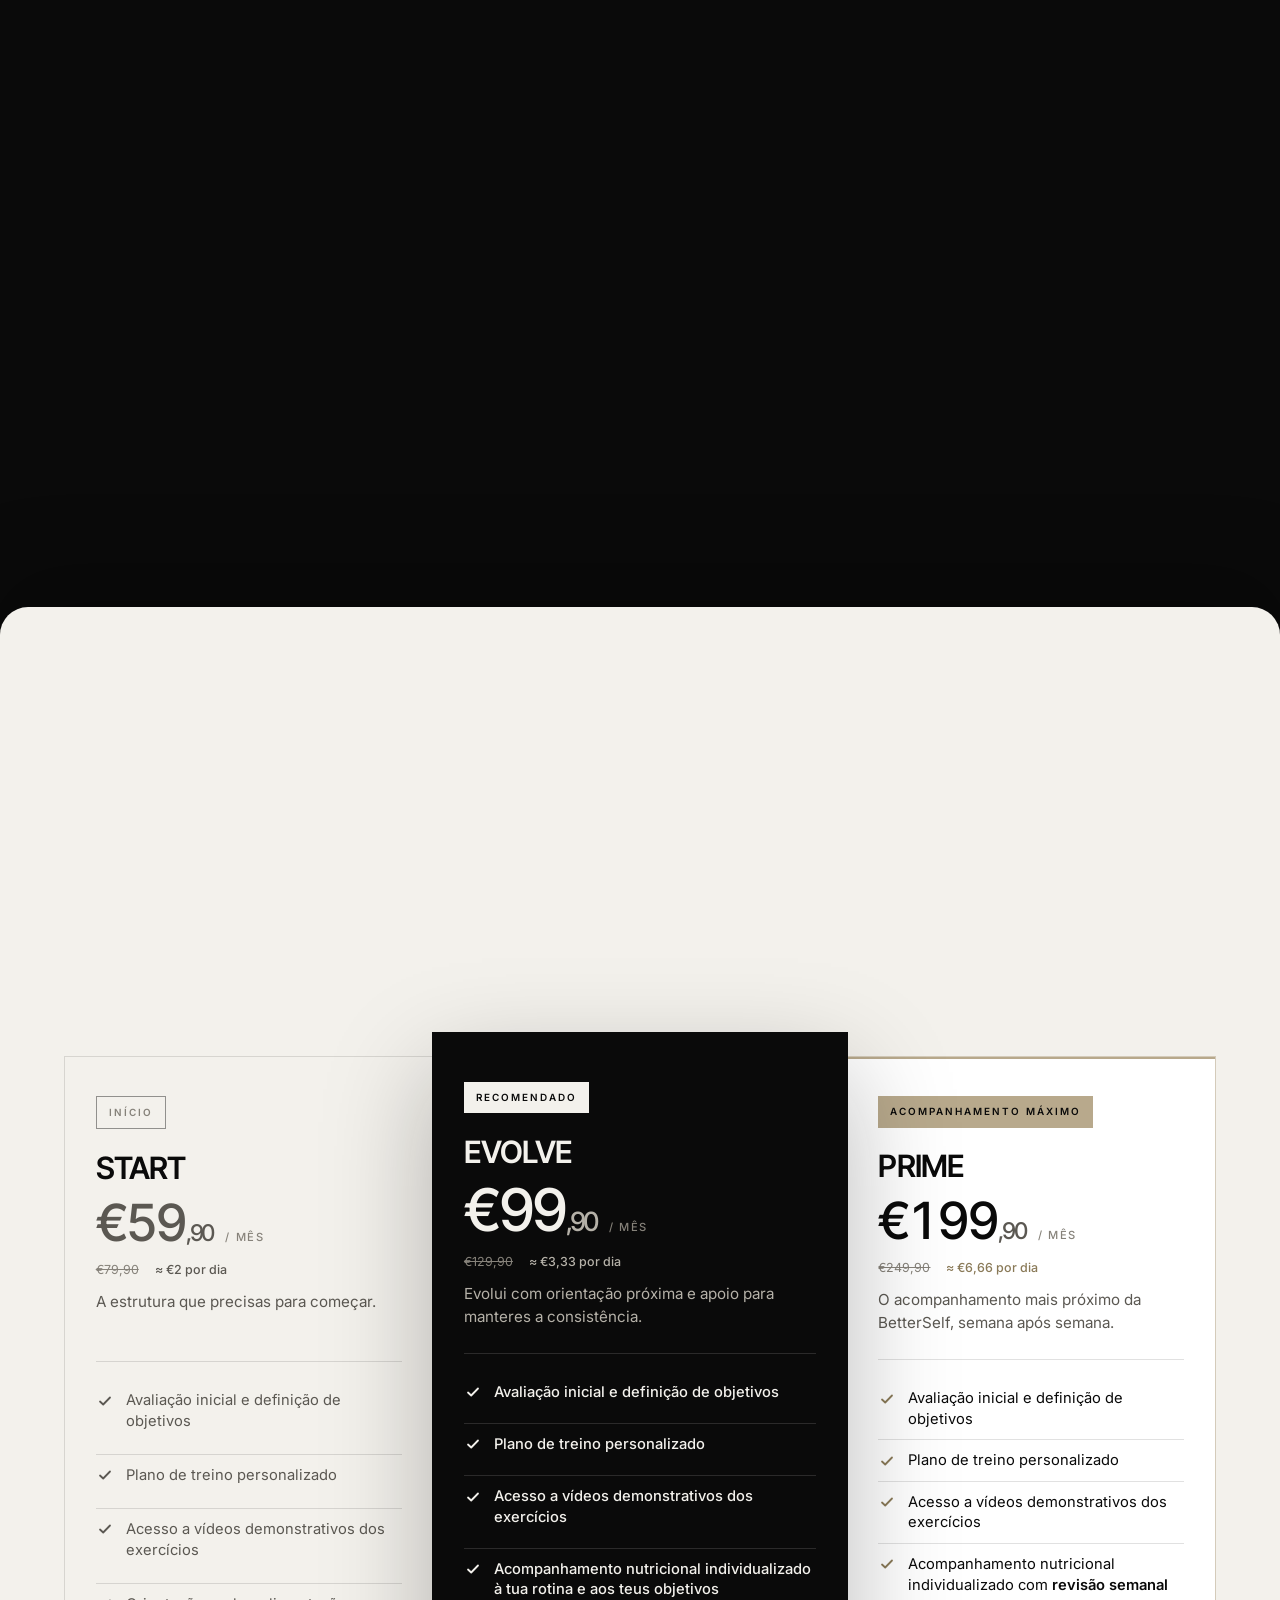
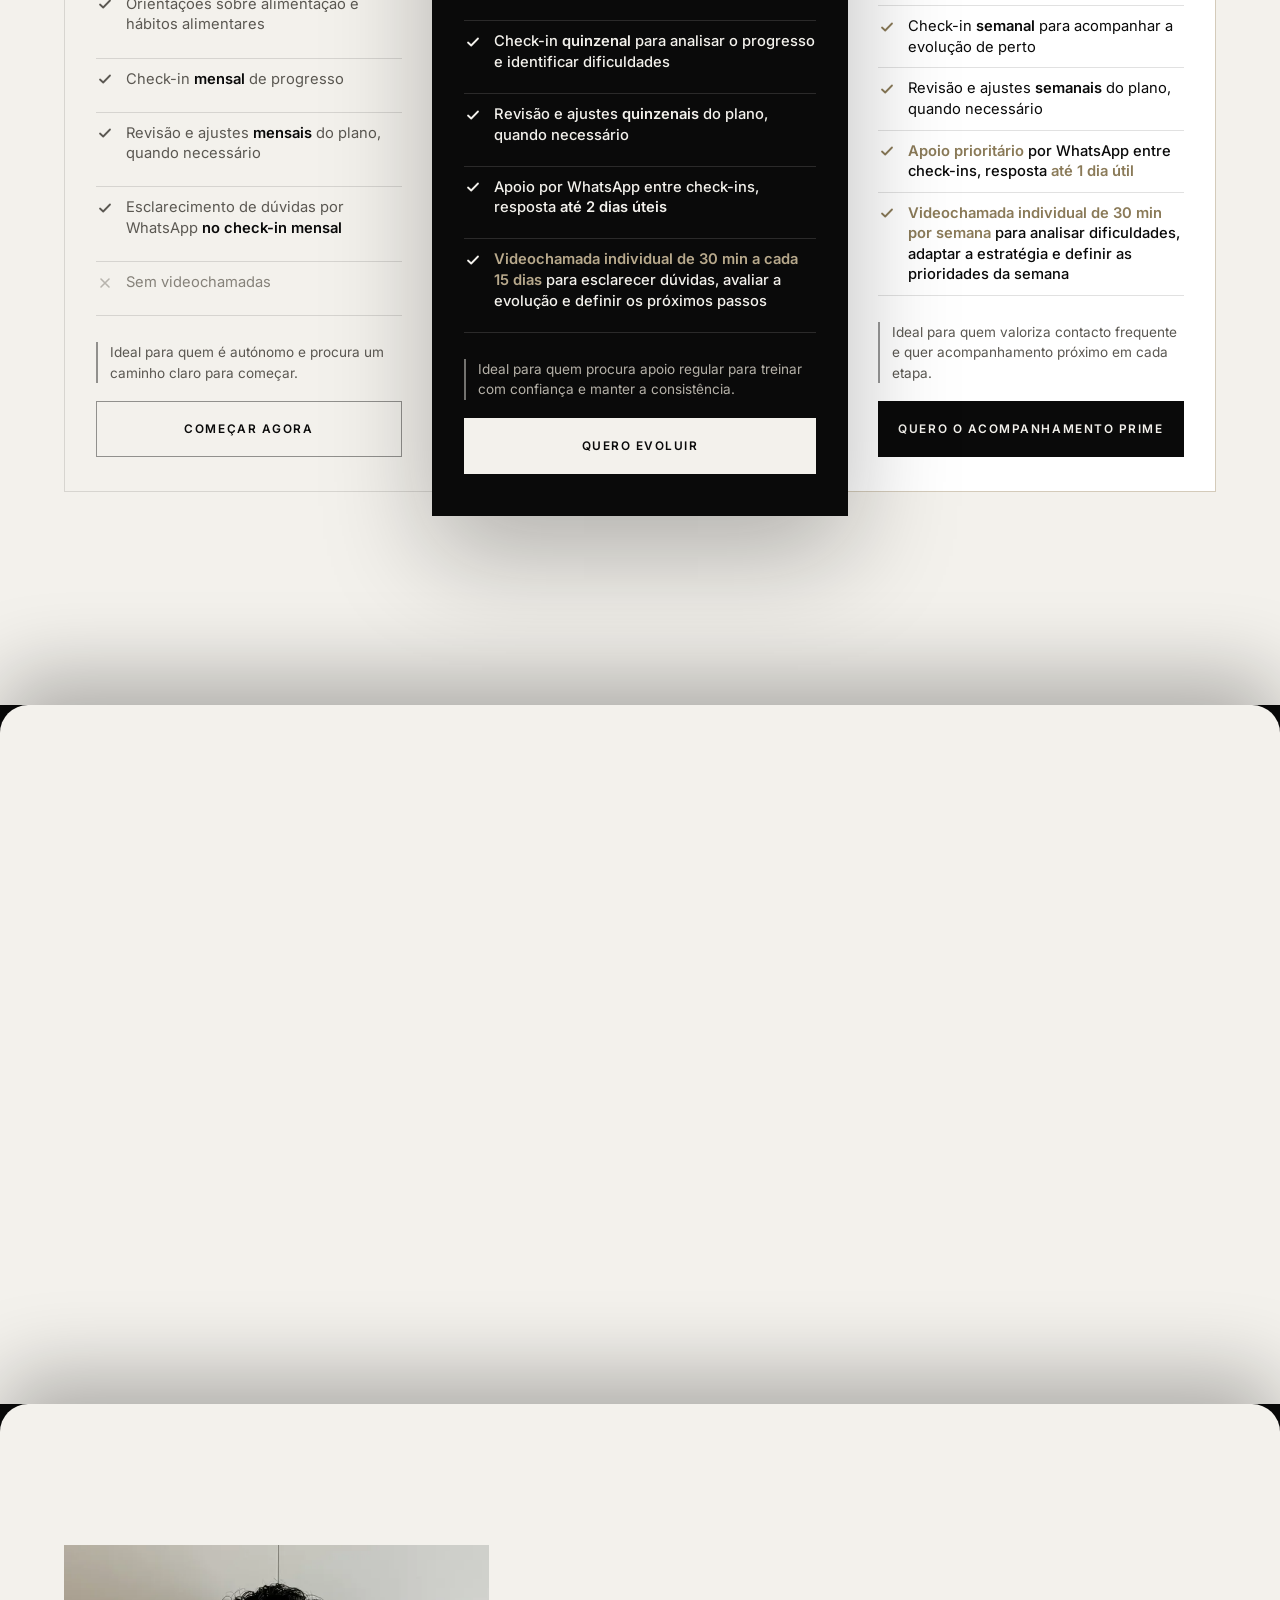
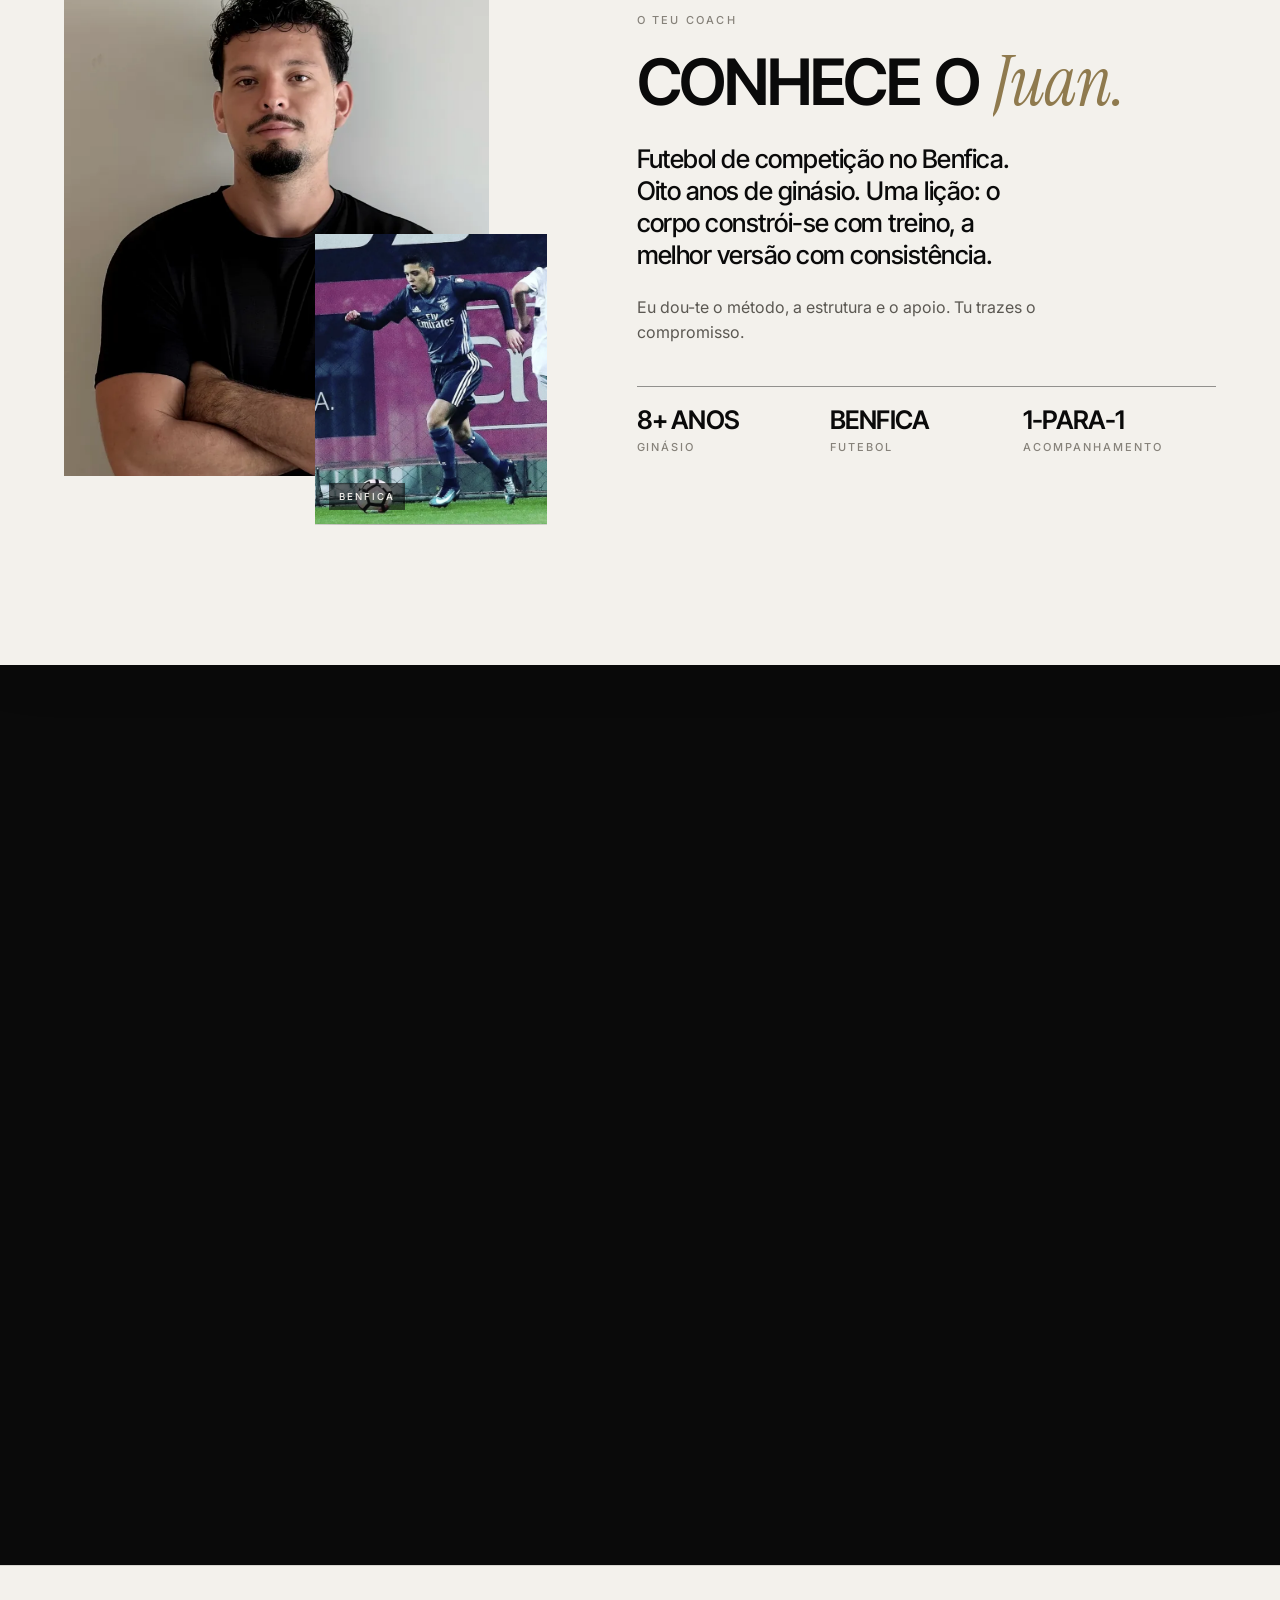
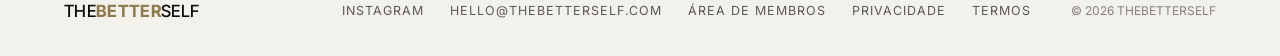
==== commit c1409fc1: "Site in Portuguese (PT-PT), hero CTA and copy throughout Co-Authored-By: Claude Fable 5.1 <noreply@a" ====
--- a/index.html
+++ b/index.html
@@ -1,17 +1,17 @@
 <!DOCTYPE html>
-<html lang="en">
+<html lang="pt">
 <head>
   <meta charset="UTF-8" />
   <meta name="viewport" content="width=device-width, initial-scale=1.0" />
-  <title>THEBETTERSELF — Online Personal Training & Coaching</title>
-  <meta name="description" content="Personalized online fitness coaching designed to help you build a stronger body, better habits and a more disciplined lifestyle." />
+  <title>THEBETTERSELF — Personal Training e Coaching Online</title>
+  <meta name="description" content="Coaching de fitness online e personalizado para construíres um corpo mais forte, melhores hábitos e uma rotina mais disciplinada." />
   <meta name="theme-color" content="#f3f1ec" />
   <!-- EDITABLE: set the canonical URL once the domain is live -->
   <link rel="canonical" href="https://thebetterself.vercel.app/" />
   <meta property="og:type" content="website" />
   <meta property="og:site_name" content="THEBETTERSELF" />
-  <meta property="og:title" content="THEBETTERSELF — Online Personal Training & Coaching" />
-  <meta property="og:description" content="Personalized online fitness coaching designed to help you build a stronger body, better habits and a more disciplined lifestyle." />
+  <meta property="og:title" content="THEBETTERSELF — Personal Training e Coaching Online" />
+  <meta property="og:description" content="Coaching de fitness online e personalizado para construíres um corpo mais forte, melhores hábitos e uma rotina mais disciplinada." />
   <meta property="og:image" content="https://thebetterself.vercel.app/assets/img/og-image.jpg" />
   <meta name="twitter:card" content="summary_large_image" />
 
@@ -31,7 +31,7 @@
 </head>
 <body>
 
-<a class="skip-link" href="#main">Skip to content</a>
+<a class="skip-link" href="#main">Saltar para o conteúdo</a>
 
 <!-- Intro -->
 <div class="loader" id="loader" aria-hidden="true">
@@ -50,35 +50,35 @@
 <!-- ============================================================ NAV -->
 <header class="nav" id="nav" data-theme="light">
   <div class="container nav-inner">
-    <a href="#top" class="nav-logo" aria-label="THEBETTERSELF — home">
+    <a href="#top" class="nav-logo" aria-label="THEBETTERSELF — início">
       <span class="wordmark">THE<b>BETTER</b>SELF</span>
       <span class="monogram" aria-hidden="true">TBS</span>
     </a>
-    <nav class="nav-links" aria-label="Primary">
-      <a href="#results">Results</a>
+    <nav class="nav-links" aria-label="Principal">
+      <a href="#results">Resultados</a>
       <a href="#coaching">Coaching</a>
       <a href="#juan">Juan</a>
-      <a href="#members">VIP Zone</a>
+      <a href="#members">Zona VIP</a>
     </nav>
     <div class="nav-right">
-      <a href="https://thebetterself.vercel.app/app/index.html" class="btn btn-line btn-sm nav-login"><span data-text="Login / Sign up">Login / Sign up</span></a>
-      <a href="#apply" class="btn btn-fill btn-sm" data-magnetic><span data-text="Apply">Apply</span></a>
-      <button class="nav-burger" id="navBurger" aria-label="Open menu" aria-expanded="false" aria-controls="mobileMenu"><span></span><span></span></button>
+      <a href="https://thebetterself.vercel.app/app/index.html" class="btn btn-line btn-sm nav-login"><span data-text="Entrar / Criar conta">Entrar / Criar conta</span></a>
+      <a href="#apply" class="btn btn-fill btn-sm" data-magnetic><span data-text="Começar">Começar</span></a>
+      <button class="nav-burger" id="navBurger" aria-label="Abrir menu" aria-expanded="false" aria-controls="mobileMenu"><span></span><span></span></button>
     </div>
   </div>
 </header>
 
 <div class="mobile-menu" id="mobileMenu" aria-hidden="true">
-  <nav class="mobile-menu-links" aria-label="Mobile">
-    <a href="#results"><span>01</span>Results</a>
+  <nav class="mobile-menu-links" aria-label="Telemóvel">
+    <a href="#results"><span>01</span>Resultados</a>
     <a href="#coaching"><span>02</span>Coaching</a>
     <a href="#juan"><span>03</span>Juan</a>
-    <a href="#apply"><span>04</span>Apply</a>
-    <a href="https://thebetterself.vercel.app/app/index.html"><span>05</span>Login · VIP Zone</a>
+    <a href="#apply"><span>04</span>Começar</a>
+    <a href="https://thebetterself.vercel.app/app/index.html"><span>05</span>Entrar · Zona VIP</a>
   </nav>
   <div class="mobile-menu-foot">
-    <a href="https://thebetterself.vercel.app/app/index.html" class="btn btn-line btn-block"><span data-text="Login">Login</span></a>
-    <a href="#apply" class="btn btn-fill btn-block"><span data-text="Apply for coaching">Apply for coaching</span></a>
+    <a href="https://thebetterself.vercel.app/app/index.html" class="btn btn-line btn-block"><span data-text="Entrar">Entrar</span></a>
+    <a href="#apply" class="btn btn-fill btn-block"><span data-text="Quero começar">Quero começar</span></a>
   </div>
 </div>
 
@@ -88,24 +88,24 @@
 <section class="panel hero light" id="top">
   <div class="container hero-grid">
     <div class="hero-copy">
-      <p class="label reveal">Online coaching · 1-on-1 · Remote</p>
-      <h1 class="display" data-split>Build the body.<br />Become the <em>better self.</em></h1>
-      <p class="hero-sub reveal" style="--d: .5s">A personalized plan, real guidance, and someone expecting you to show up.</p>
+      <p class="label reveal">Coaching online · 1-para-1 · À distância</p>
+      <h1 class="display" data-split>Constrói o corpo.<br />Torna-te a tua <em>melhor versão.</em></h1>
+      <p class="hero-sub reveal" style="--d: .5s">Um plano personalizado, orientação a sério e alguém à tua espera para treinares.</p>
       <div class="hero-actions reveal" style="--d: .65s">
-        <a href="#apply" class="btn btn-fill btn-lg" data-magnetic><span data-text="Apply for coaching">Apply for coaching</span></a>
-        <a href="#results" class="btn btn-text"><span data-text="See 60 days of work">See 60 days of work</span><i></i></a>
+        <a href="#apply" class="btn btn-fill btn-lg" data-magnetic><span data-text="Quero começar">Quero começar</span></a>
+        <a href="#results" class="btn btn-text"><span data-text="Vê 60 dias de trabalho">Vê 60 dias de trabalho</span><i></i></a>
       </div>
       <ul class="trust reveal" style="--d: .9s">
-        <li>Coach Juan, 1-on-1</li>
-        <li><span id="heroSpots">15</span> of 15 founding spots left</li>
-        <li>No commitment until we talk</li>
+        <li>Coach Juan, 1-para-1</li>
+        <li><span id="heroSpots">15</span> de 15 vagas de fundador</li>
+        <li>Sem compromisso até falarmos</li>
       </ul>
     </div>
     <div class="hero-media" data-img-reveal>
       <div class="parallax" data-parallax="0.08" data-pointer="14">
         <picture>
           <source type="image/webp" srcset="assets/img/juan-hero-800.webp 800w, assets/img/juan-hero-1200.webp 1200w, assets/img/juan-hero-1600.webp 1600w" sizes="(max-width: 900px) 100vw, 46vw" />
-          <img src="assets/img/juan-hero.jpg" alt="Coach Juan, arms crossed" width="1200" height="1600" fetchpriority="high" decoding="async" />
+          <img src="assets/img/juan-hero.jpg" alt="Coach Juan, de braços cruzados" width="1200" height="1600" fetchpriority="high" decoding="async" />
         </picture>
       </div>
     </div>
@@ -113,11 +113,11 @@
 </section>
 
 <!-- ============================================================ 2. WINDOW: the gym shows through -->
-<section class="window dark" data-scene="plate" aria-label="No shortcuts">
+<section class="window dark" data-scene="plate" aria-label="Sem atalhos">
   <div class="container window-inner">
-    <p class="label reveal">The method</p>
-    <h2 class="display" data-split>No shortcuts. Just a <em>better system.</em></h2>
-    <p class="window-sub reveal" style="--d: .3s">Structure. Discipline. Accountability. Progress.</p>
+    <p class="label reveal">O método</p>
+    <h2 class="display" data-split>Sem atalhos. Só um <em>sistema melhor.</em></h2>
+    <p class="window-sub reveal" style="--d: .3s">Estrutura. Disciplina. Responsabilidade. Progresso.</p>
   </div>
 </section>
 
@@ -125,45 +125,45 @@
 <section class="panel results light" id="results">
   <div class="container results-grid">
     <div class="results-copy">
-      <p class="label reveal">Real progress</p>
-      <div class="cal reveal" id="cal" aria-label="60 days">
+      <p class="label reveal">Progresso real</p>
+      <div class="cal reveal" id="cal" aria-label="60 dias">
         <div class="cal-card">
-          <span class="cal-top">Day</span>
+          <span class="cal-top">Dia</span>
           <span class="cal-num" id="calNum">1</span>
         </div>
         <div class="cal-grid" id="calGrid" aria-hidden="true"></div>
         <div class="cal-leaves" id="calLeaves" aria-hidden="true"></div>
       </div>
-      <h2 class="h2" data-split>Hundreds of small decisions, <em>repeated.</em></h2>
-      <p class="fineprint reveal">Real photographs, 60 days apart. Results depend on effort, consistency and individual circumstances.</p>
-      <a href="#coaching" class="btn btn-fill reveal" data-magnetic><span data-text="See the programs">See the programs</span></a>
+      <h2 class="h2" data-split>Centenas de pequenas decisões, <em>repetidas.</em></h2>
+      <p class="fineprint reveal">Fotografias reais, com 60 dias de intervalo. Os resultados dependem do esforço, da consistência e das circunstâncias de cada pessoa.</p>
+      <a href="#coaching" class="btn btn-fill reveal" data-magnetic><span data-text="Ver os planos">Ver os planos</span></a>
     </div>
     <figure class="ba reveal" style="--d: .15s">
       <div class="ba-frame" data-ba style="--pos: 50%">
         <picture class="ba-after">
           <source type="image/webp" srcset="assets/img/transformations/tf-02-after.webp" />
-          <img src="assets/img/transformations/tf-02-after.jpg" alt="After 60 days of coaching" width="1000" height="1250" loading="lazy" decoding="async" draggable="false" />
+          <img src="assets/img/transformations/tf-02-after.jpg" alt="Depois de 60 dias de acompanhamento" width="1000" height="1250" loading="lazy" decoding="async" draggable="false" />
         </picture>
         <picture class="ba-before">
           <source type="image/webp" srcset="assets/img/transformations/tf-02-before.webp" />
-          <img src="assets/img/transformations/tf-02-before.jpg" alt="Before coaching" width="1000" height="1250" loading="lazy" decoding="async" draggable="false" />
+          <img src="assets/img/transformations/tf-02-before.jpg" alt="Antes do acompanhamento" width="1000" height="1250" loading="lazy" decoding="async" draggable="false" />
         </picture>
-        <span class="ba-tag ba-tag-before">Before</span>
-        <span class="ba-tag ba-tag-after">After</span>
+        <span class="ba-tag ba-tag-before">Antes</span>
+        <span class="ba-tag ba-tag-after">Depois</span>
         <div class="ba-handle" aria-hidden="true"><span></span></div>
-        <input type="range" class="ba-range" min="0" max="100" value="50" step="0.1" aria-label="Compare before and after, 60 days" />
-      </div>
-      <figcaption class="ba-caption"><span class="label">Drag to compare</span><span class="label">60-day transformation</span></figcaption>
+        <input type="range" class="ba-range" min="0" max="100" value="50" step="0.1" aria-label="Comparar antes e depois, 60 dias" />
+      </div>
+      <figcaption class="ba-caption"><span class="label">Arrasta para comparar</span><span class="label">Transformação de 60 dias</span></figcaption>
     </figure>
   </div>
 </section>
 
 <!-- ============================================================ 4. WINDOW -->
-<section class="window dark" data-scene="runner" aria-label="Discipline beats motivation">
+<section class="window dark" data-scene="runner" aria-label="A disciplina ganha à motivação">
   <div class="container window-inner">
-    <p class="label reveal">Every single day</p>
-    <h2 class="display" data-split>Discipline beats <em>motivation.</em></h2>
-    <p class="window-sub reveal" style="--d: .3s">Motivation shows up when it wants to. Discipline shows up anyway.</p>
+    <p class="label reveal">Todos os dias</p>
+    <h2 class="display" data-split>A disciplina ganha <em>à motivação.</em></h2>
+    <p class="window-sub reveal" style="--d: .3s">A motivação aparece quando quer. A disciplina aparece à mesma.</p>
   </div>
 </section>
 
@@ -260,20 +260,20 @@
 <section class="panel members light" id="members">
   <div class="container members-grid">
     <div>
-      <p class="label reveal">VIP Zone · Members</p>
-      <h2 class="h2" data-split>Your plan, your numbers, <em>your coach.</em></h2>
-      <p class="section-intro reveal" style="--d: .1s">Every client gets access to the members area: your workouts, every set you log, your progress per exercise, and direct notes from Juan.</p>
+      <p class="label reveal">Zona VIP · Membros</p>
+      <h2 class="h2" data-split>O teu plano, os teus números, <em>o teu coach.</em></h2>
+      <p class="section-intro reveal" style="--d: .1s">Todos os clientes têm acesso à área de membros: os teus treinos, cada série que registas, o teu progresso por exercício e as notas do Juan.</p>
       <div class="hero-actions reveal" style="--d: .2s">
-        <a href="https://thebetterself.vercel.app/app/index.html" class="btn btn-fill" data-magnetic><span data-text="Login">Login</span></a>
-        <a href="https://thebetterself.vercel.app/app/index.html" class="btn btn-line" data-magnetic><span data-text="Create your account">Create your account</span></a>
-      </div>
-      <p class="fineprint reveal" style="--d: .3s">Sign in with Google or with a code sent to your email. New accounts are activated by your coach once your application is accepted.</p>
+        <a href="https://thebetterself.vercel.app/app/index.html" class="btn btn-fill" data-magnetic><span data-text="Entrar">Entrar</span></a>
+        <a href="https://thebetterself.vercel.app/app/index.html" class="btn btn-line" data-magnetic><span data-text="Criar conta">Criar conta</span></a>
+      </div>
+      <p class="fineprint reveal" style="--d: .3s">Entras com o teu email e uma password à tua escolha. O plano fica disponível assim que o Juan o ativar.</p>
     </div>
     <ul class="members-list reveal" style="--d: .15s">
-      <li><strong>Workouts</strong><span>Your plan, day by day, built by Juan.</span></li>
-      <li><strong>Log every set</strong><span>Kilos and reps per exercise, with your last numbers always in front of you.</span></li>
-      <li><strong>Progress</strong><span>Best lifts, history and charts per exercise.</span></li>
-      <li><strong>Coach notes</strong><span>Feedback and adjustments straight from Juan.</span></li>
+      <li><strong>Treinos</strong><span>O teu plano, dia a dia, montado pelo Juan.</span></li>
+      <li><strong>Regista cada série</strong><span>Quilos e repetições por exercício, com os teus últimos números sempre à vista.</span></li>
+      <li><strong>Progresso</strong><span>Recordes, histórico e gráficos por exercício.</span></li>
+      <li><strong>Notas do coach</strong><span>Feedback e ajustes diretamente do Juan.</span></li>
     </ul>
   </div>
 </section>
@@ -286,7 +286,7 @@
         <div class="parallax" data-parallax="0.07">
           <picture>
             <source type="image/webp" srcset="assets/img/juan-portrait-800.webp 800w, assets/img/juan-portrait-1200.webp 1200w, assets/img/juan-portrait-1600.webp 1600w" sizes="(max-width: 900px) 100vw, 44vw" />
-            <img src="assets/img/juan-portrait.jpg" alt="Juan, founder and coach of THEBETTERSELF" width="1200" height="1500" loading="lazy" decoding="async" />
+            <img src="assets/img/juan-portrait.jpg" alt="Juan, fundador e coach da THEBETTERSELF" width="1200" height="1500" loading="lazy" decoding="async" />
           </picture>
         </div>
       </div>
@@ -294,21 +294,21 @@
         <div class="parallax" data-parallax="0.05">
           <picture>
             <source type="image/webp" srcset="assets/img/juan-football-600.webp 600w, assets/img/juan-football-900.webp 900w" sizes="(max-width: 900px) 55vw, 22vw" />
-            <img src="assets/img/juan-football.jpg" alt="Juan playing football for Benfica" width="900" height="1125" loading="lazy" decoding="async" />
+            <img src="assets/img/juan-football.jpg" alt="Juan a jogar futebol no Benfica" width="900" height="1125" loading="lazy" decoding="async" />
           </picture>
         </div>
         <span class="label">Benfica</span>
       </div>
     </div>
     <div class="about-copy">
-      <p class="label reveal">Your coach</p>
-      <h2 class="h2" data-split>Meet <em>Juan.</em></h2>
-      <p class="about-lead reveal">Competitive football at Benfica. Eight years in the gym. One lesson: the body is built through training, the better self through consistency.</p>
-      <p class="about-text reveal" style="--d: .1s">I give you the method, the structure and the support. You bring the commitment.</p>
+      <p class="label reveal">O teu coach</p>
+      <h2 class="h2" data-split>Conhece o <em>Juan.</em></h2>
+      <p class="about-lead reveal">Futebol de competição no Benfica. Oito anos de ginásio. Uma lição: o corpo constrói-se com treino, a melhor versão com consistência.</p>
+      <p class="about-text reveal" style="--d: .1s">Eu dou-te o método, a estrutura e o apoio. Tu trazes o compromisso.</p>
       <ul class="info-strip reveal" style="--d: .2s">
-        <li><strong>8+ yrs</strong><span>Gym</span></li>
-        <li><strong>Benfica</strong><span>Football</span></li>
-        <li><strong>1-on-1</strong><span>Coaching</span></li>
+        <li><strong>8+ anos</strong><span>Ginásio</span></li>
+        <li><strong>Benfica</strong><span>Futebol</span></li>
+        <li><strong>1-para-1</strong><span>Acompanhamento</span></li>
       </ul>
     </div>
   </div>
@@ -318,45 +318,45 @@
 <section class="window apply dark" id="apply" data-scene="floor">
   <div class="container apply-grid">
     <div class="apply-head">
-      <p class="label reveal">Apply</p>
-      <h2 class="display apply-title" data-split>Your better self starts with <em>a decision.</em></h2>
-      <p class="window-sub reveal">One message is all it takes. Juan answers personally — no forms, no waiting.</p>
+      <p class="label reveal">Começar</p>
+      <h2 class="display apply-title" data-split>A tua melhor versão começa com <em>uma decisão.</em></h2>
+      <p class="window-sub reveal">Basta uma mensagem. O Juan responde pessoalmente — sem formulários, sem esperas.</p>
     </div>
 
     <div class="wa-card reveal" style="--d: .1s">
       <ol class="wa-steps">
-        <li><span class="wa-step-n">01</span><p>Tap the button. WhatsApp opens on Juan&rsquo;s number.</p></li>
-        <li><span class="wa-step-n">02</span><p>Send <b>START</b>.</p></li>
-        <li><span class="wa-step-n">03</span><p>He asks a few questions and tells you the next step.</p></li>
+        <li><span class="wa-step-n">01</span><p>Carrega no botão. Abre o WhatsApp no número do Juan.</p></li>
+        <li><span class="wa-step-n">02</span><p>Envia <b>START</b>.</p></li>
+        <li><span class="wa-step-n">03</span><p>Ele faz-te algumas perguntas e diz-te o passo seguinte.</p></li>
       </ol>
       <a class="btn btn-fill btn-lg btn-block wa-btn" id="waCta" data-wa href="https://wa.me/message/YCJGWLGCUBCZD1" target="_blank" rel="noopener noreferrer" data-magnetic>
         <svg class="wa-icon" viewBox="0 0 24 24" aria-hidden="true" focusable="false"><path d="M12.04 2C6.58 2 2.13 6.45 2.13 11.91c0 1.75.46 3.46 1.32 4.96L2 22l5.25-1.38a9.9 9.9 0 0 0 4.79 1.22h.01c5.46 0 9.91-4.45 9.91-9.91 0-2.65-1.03-5.14-2.9-7.01A9.82 9.82 0 0 0 12.04 2zm0 1.82c2.16 0 4.19.84 5.72 2.37a8.03 8.03 0 0 1 2.37 5.72c0 4.46-3.63 8.09-8.1 8.09a8.2 8.2 0 0 1-4.18-1.15l-.3-.18-3.11.82.83-3.04-.2-.31a8.05 8.05 0 0 1-1.24-4.32c0-4.46 3.63-8.1 8.21-8.1zm-2.3 4.1c-.17 0-.45.06-.69.31-.24.25-.9.88-.9 2.14s.92 2.48 1.05 2.65c.13.17 1.8 2.75 4.37 3.86.61.26 1.08.42 1.45.54.61.19 1.17.17 1.61.1.49-.07 1.5-.61 1.72-1.21.21-.6.21-1.11.15-1.21-.06-.11-.24-.17-.49-.3-.25-.12-1.5-.74-1.73-.82-.23-.09-.4-.13-.57.12-.17.25-.65.82-.8.99-.15.17-.29.19-.54.06-.25-.12-1.07-.39-2.04-1.26-.75-.67-1.26-1.5-1.41-1.75-.15-.25-.02-.38.11-.51.11-.11.25-.29.37-.44.12-.15.16-.25.25-.42.08-.17.04-.31-.02-.44-.06-.12-.55-1.37-.77-1.87-.2-.48-.41-.42-.56-.43-.14-.01-.31-.01-.48-.01z"/></svg>
-        <span data-text="Start on WhatsApp">Start on WhatsApp</span>
+        <span data-text="Começar no WhatsApp">Começar no WhatsApp</span>
       </a>
-      <p class="form-note">No commitment until you have spoken with Juan.</p>
+      <p class="form-note">Sem compromisso até falares com o Juan.</p>
     </div>
   </div>
 </section>
 
 </main>
 
-<a href="#apply" class="sticky-cta" id="stickyCta" aria-label="Apply for coaching"><span>Apply for coaching</span><b id="stickyCtaNote"></b></a>
+<a href="#apply" class="sticky-cta" id="stickyCta" aria-label="Quero começar"><span>Quero começar</span><b id="stickyCtaNote"></b></a>
 
 <footer class="footer light">
   <div class="container footer-inner">
     <span class="wordmark">THE<b>BETTER</b>SELF</span>
-    <nav class="footer-links" aria-label="Footer">
+    <nav class="footer-links" aria-label="Rodapé">
       <!-- EDITABLE: replace with the real Instagram URL and contact email -->
       <a href="https://instagram.com/" target="_blank" rel="noopener">Instagram</a>
       <a href="mailto:hello@thebetterself.com">hello@thebetterself.com</a>
-      <a href="https://thebetterself.vercel.app/app/index.html">Members login</a>
-      <a href="privacy.html">Privacy</a>
-      <a href="terms.html">Terms</a>
+      <a href="https://thebetterself.vercel.app/app/index.html">Área de membros</a>
+      <a href="privacy.html">Privacidade</a>
+      <a href="terms.html">Termos</a>
     </nav>
     <p class="footer-copy">© <span id="year"></span> THEBETTERSELF</p>
   </div>
 </footer>
 
-<script src="js/main.js?v=21" defer></script>
+<script src="js/main.js?v=22" defer></script>
 </body>
 </html>
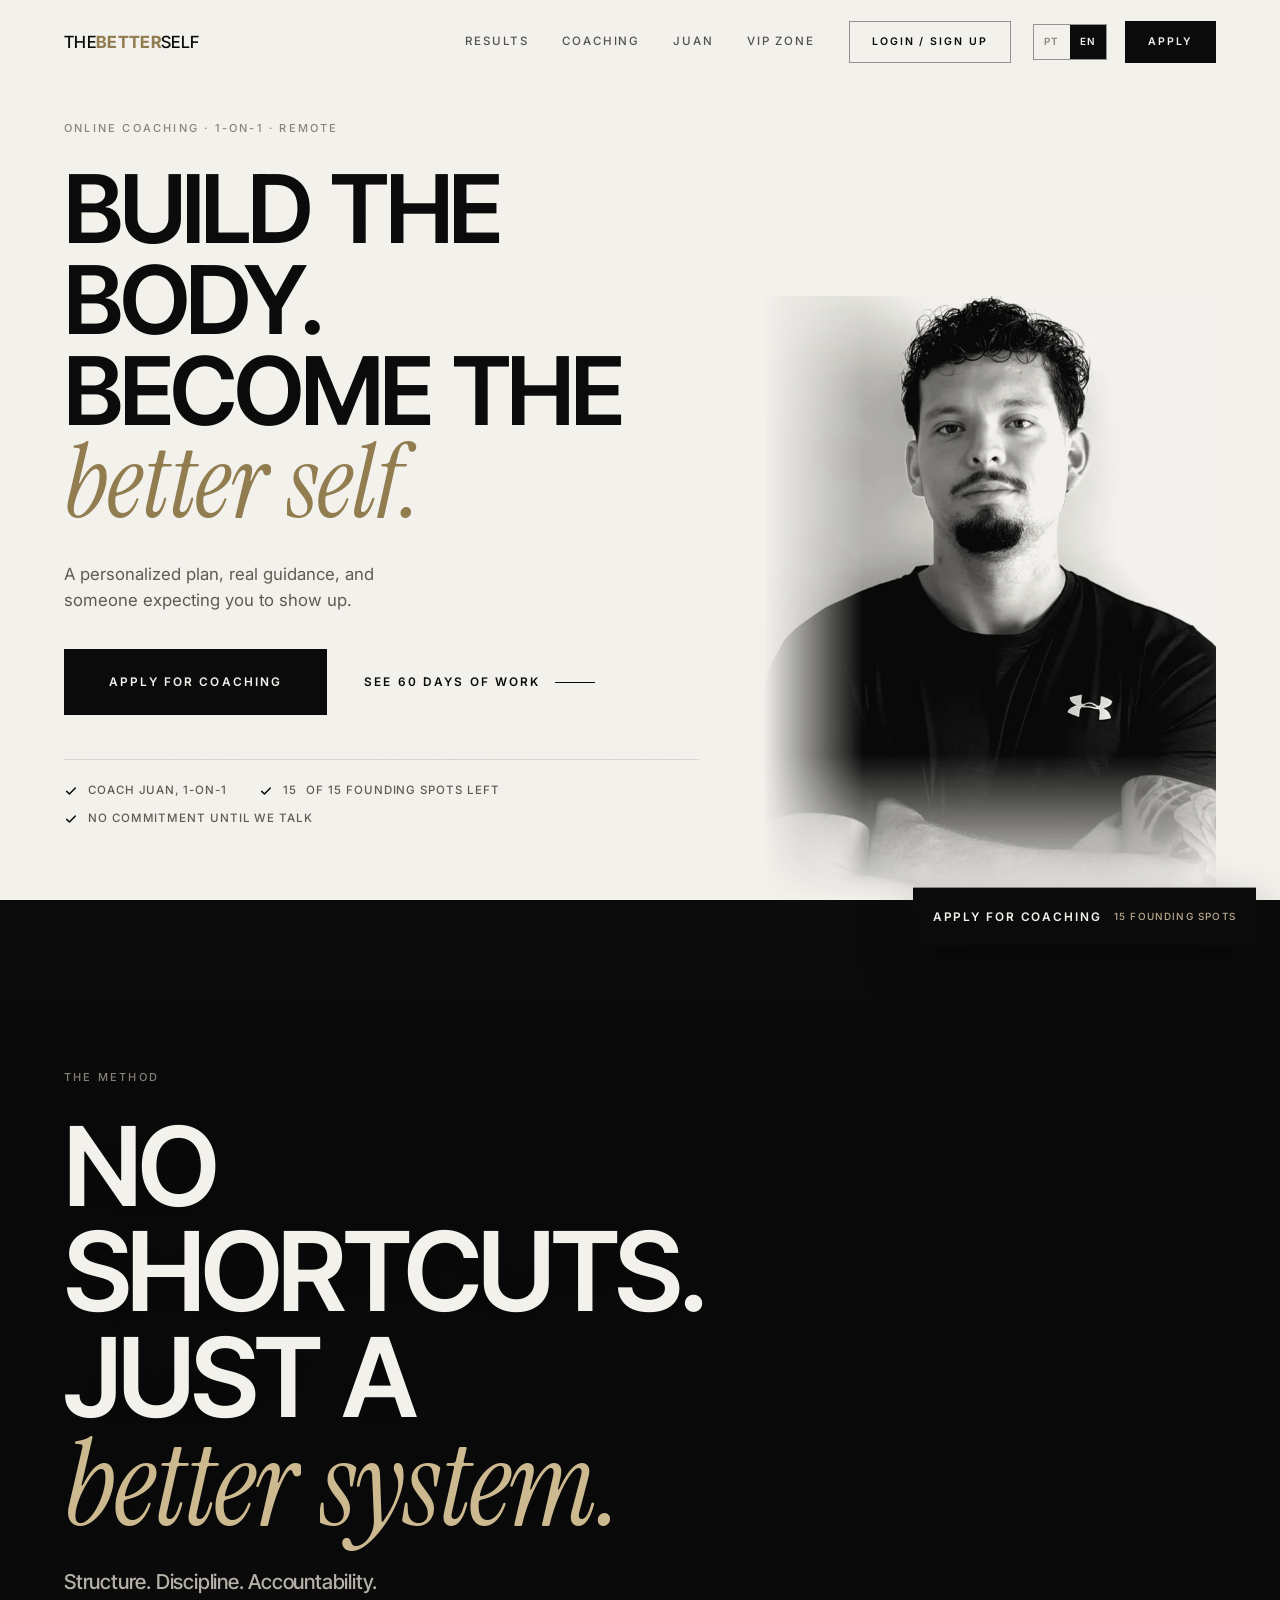
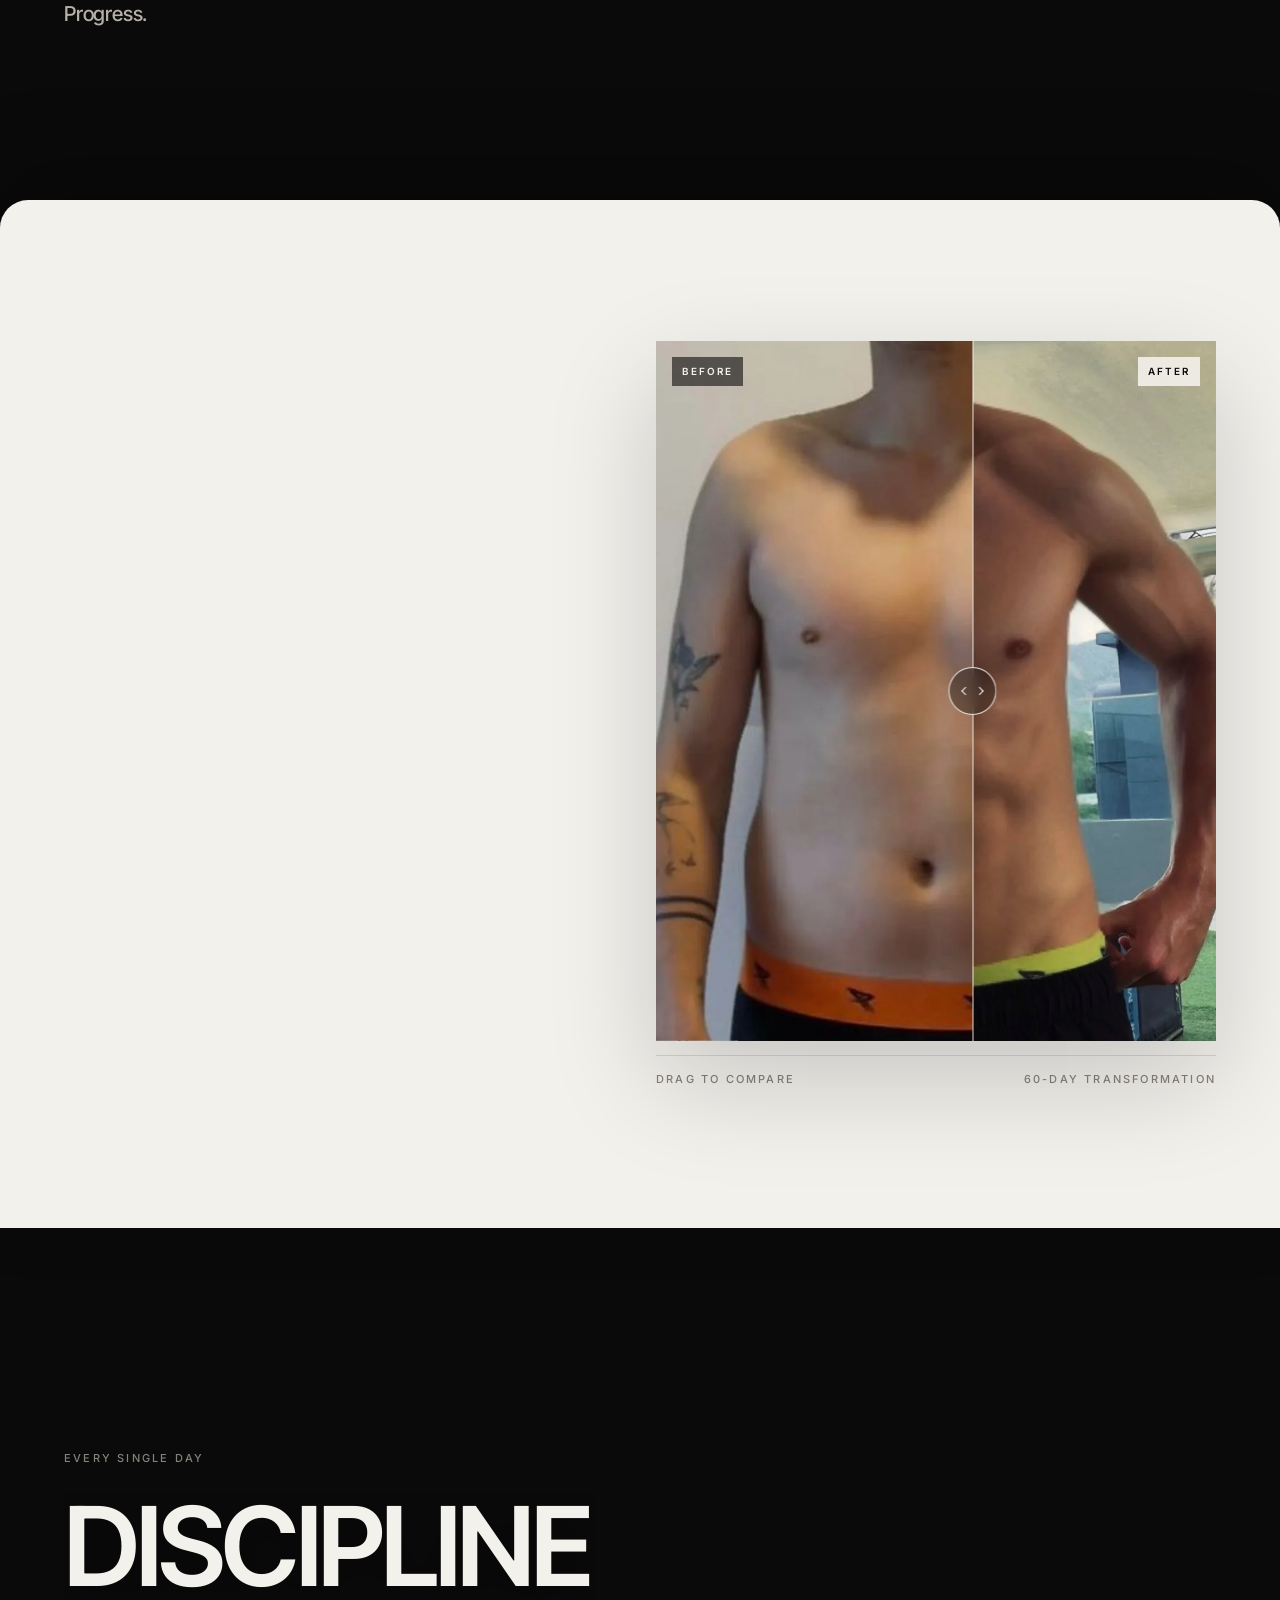
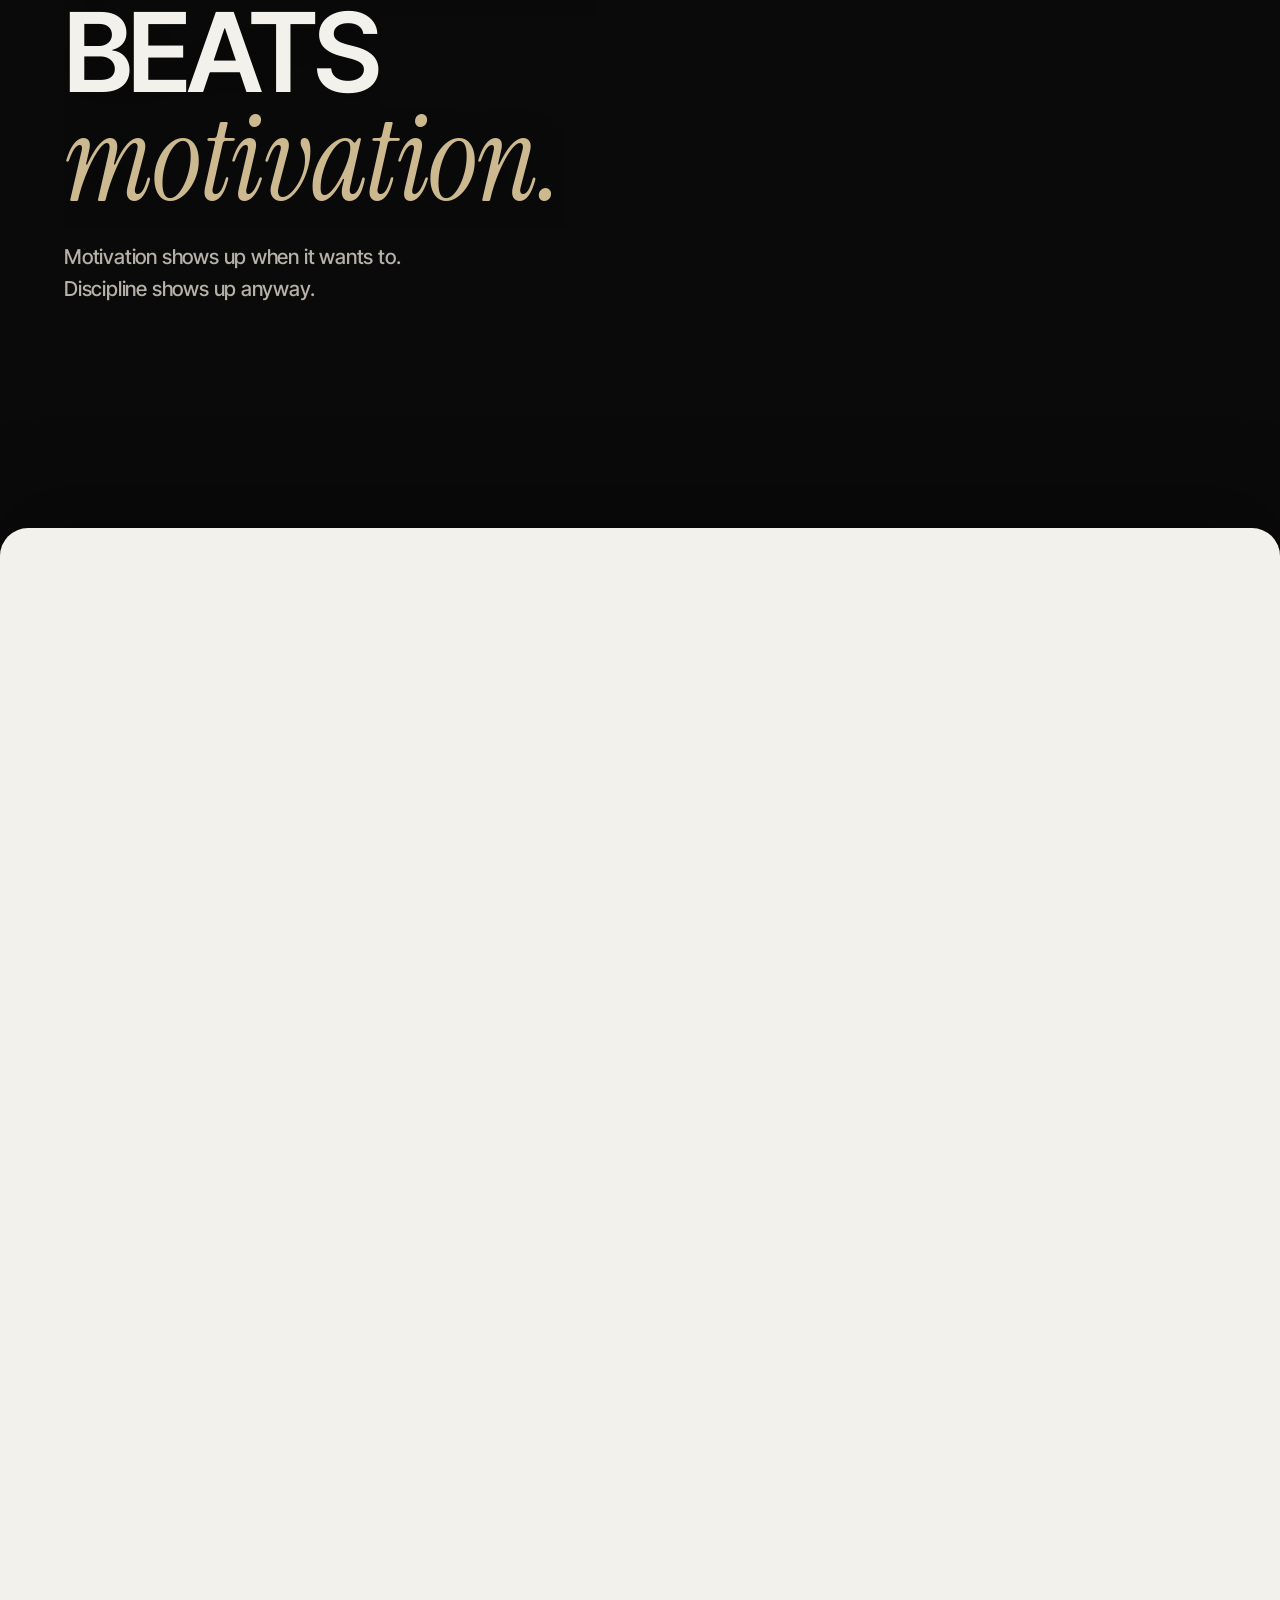
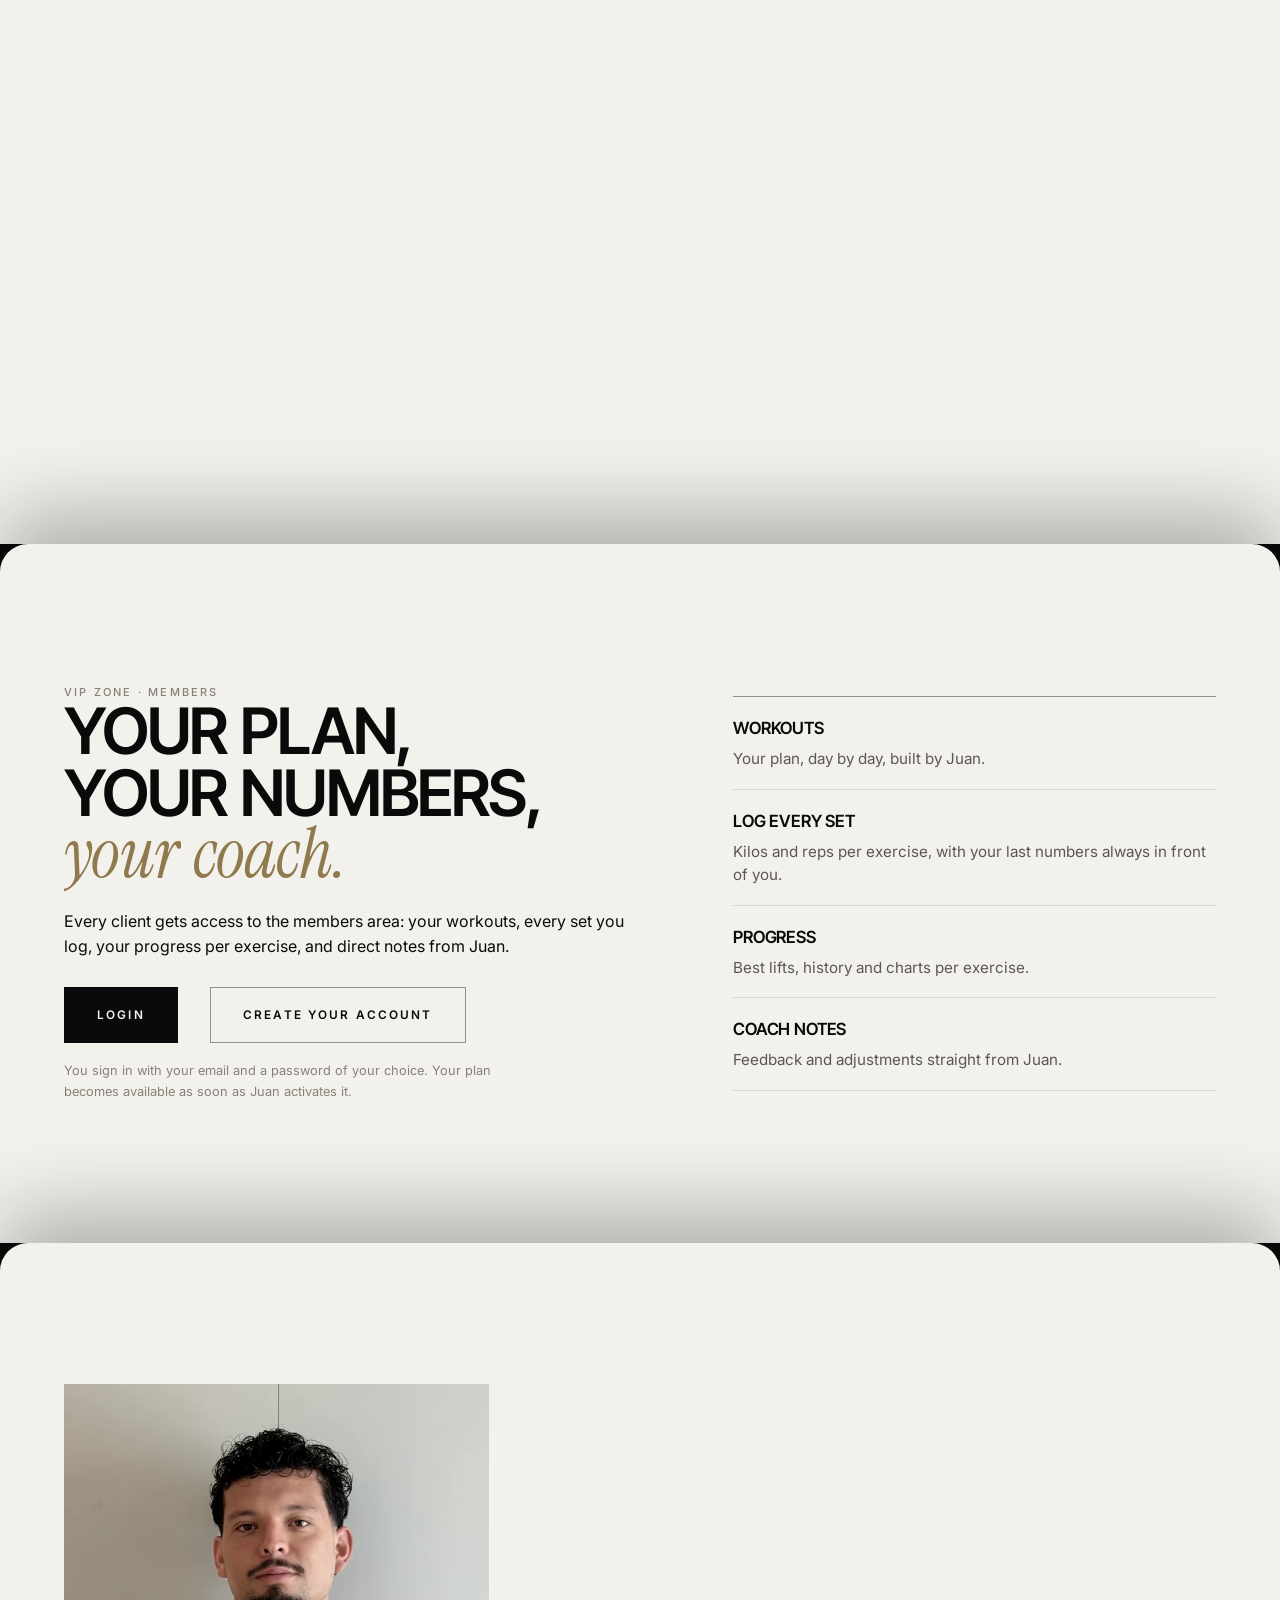
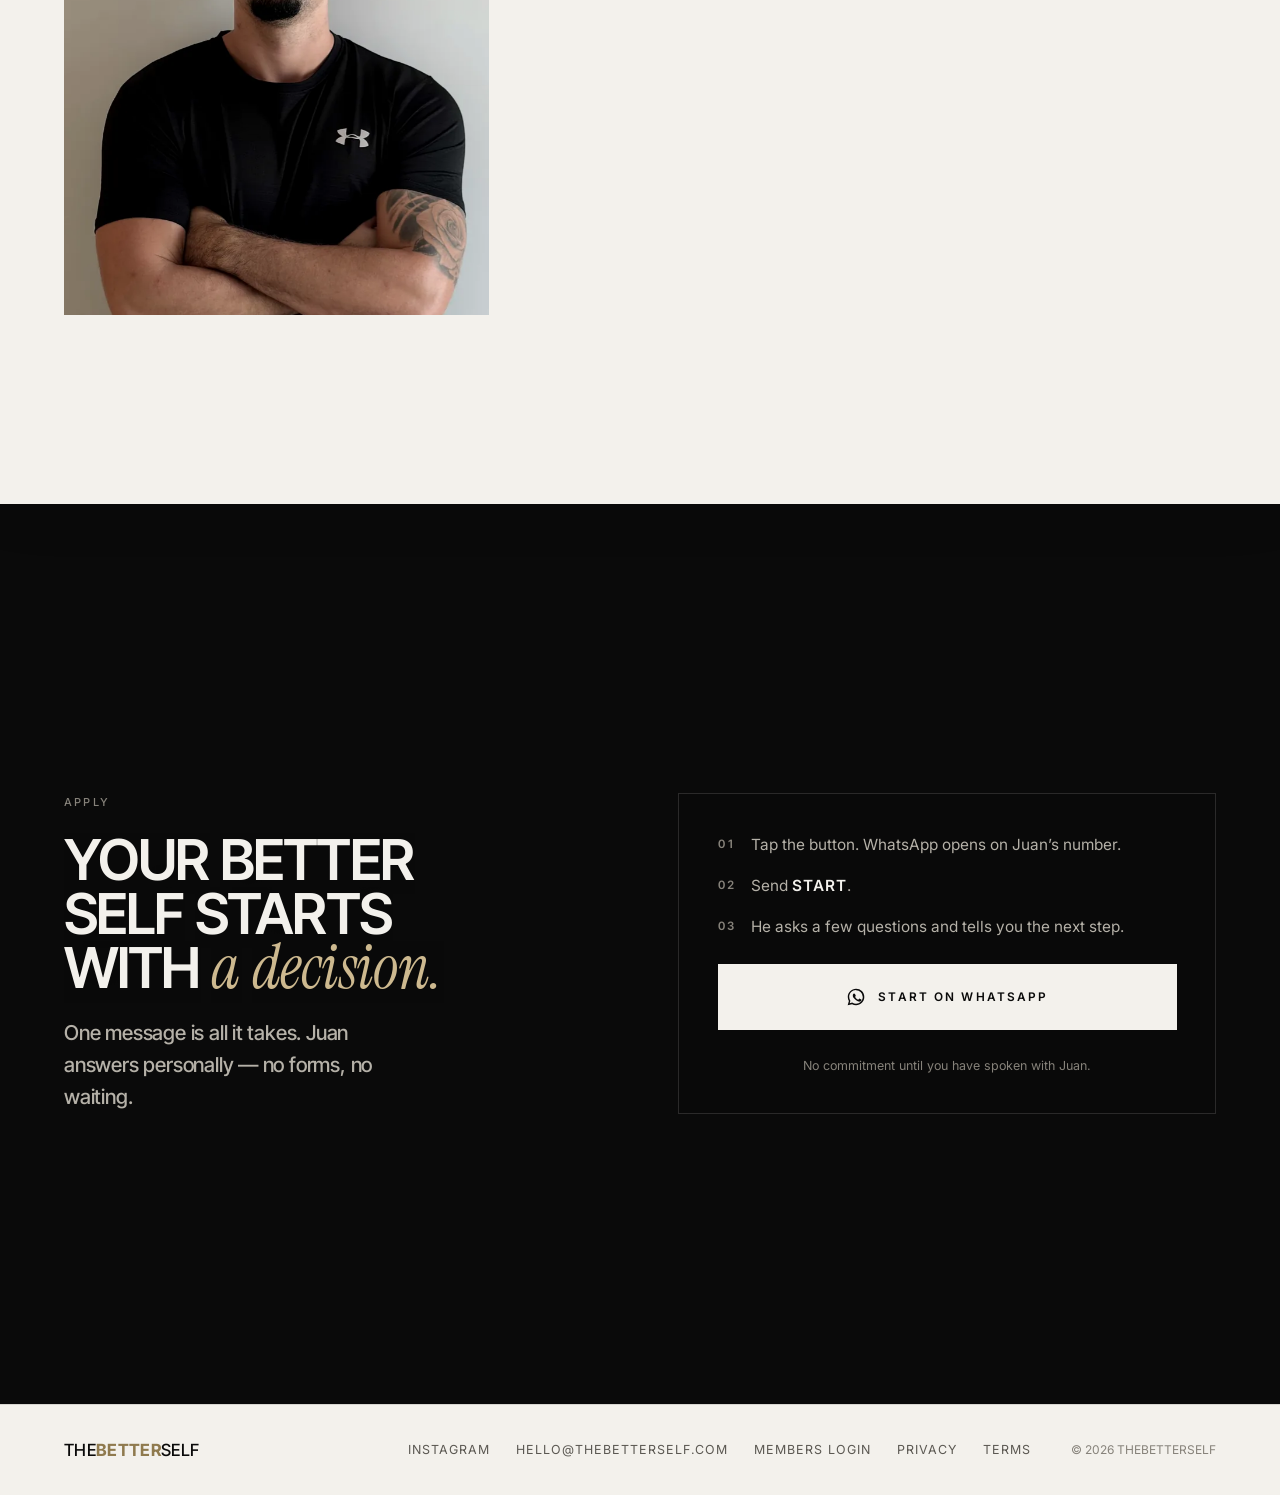
==== commit eafff0c9: "Bilingual site: PT/EN switcher with full English dictionary Co-Authored-By: Claude Fable 5.1 <norepl" ====
--- a/index.html
+++ b/index.html
@@ -23,7 +23,7 @@
   <link rel="preconnect" href="https://fonts.gstatic.com" crossorigin />
   <link href="https://fonts.googleapis.com/css2?family=Inter+Tight:wght@400;500;600;700&family=Inter:wght@400;500;600&family=Instrument+Serif:ital@1&display=swap" rel="stylesheet" />
   <link rel="preload" as="image" href="assets/img/juan-hero.jpg" imagesrcset="assets/img/juan-hero-800.webp 800w, assets/img/juan-hero-1200.webp 1200w, assets/img/juan-hero-1600.webp 1600w" imagesizes="(max-width: 900px) 100vw, 46vw" />
-  <link rel="stylesheet" href="css/styles.css?v=24" />
+  <link rel="stylesheet" href="css/styles.css?v=25" />
 
   <script type="application/ld+json">
   {"@context":"https://schema.org","@type":"Organization","name":"THEBETTERSELF","alternateName":"TBS","url":"https://thebetterself.com/","logo":"https://thebetterself.com/assets/brand/tbs-monogram-512.png","description":"Personalized online fitness coaching designed to help you build a stronger body, better habits and a more disciplined lifestyle.","founder":{"@type":"Person","name":"Juan"}}
@@ -31,7 +31,7 @@
 </head>
 <body>
 
-<a class="skip-link" href="#main">Saltar para o conteúdo</a>
+<a class="skip-link" href="#main" data-i18n="nav.skip">Saltar para o conteúdo</a>
 
 <!-- Intro -->
 <div class="loader" id="loader" aria-hidden="true">
@@ -55,14 +55,18 @@
       <span class="monogram" aria-hidden="true">TBS</span>
     </a>
     <nav class="nav-links" aria-label="Principal">
-      <a href="#results">Resultados</a>
+      <a data-i18n="nav.results" href="#results">Resultados</a>
       <a href="#coaching">Coaching</a>
       <a href="#juan">Juan</a>
-      <a href="#members">Zona VIP</a>
+      <a data-i18n="nav.vip" href="#members">Zona VIP</a>
     </nav>
     <div class="nav-right">
-      <a href="https://thebetterself.vercel.app/app/index.html" class="btn btn-line btn-sm nav-login"><span data-text="Entrar / Criar conta">Entrar / Criar conta</span></a>
-      <a href="#apply" class="btn btn-fill btn-sm" data-magnetic><span data-text="Começar">Começar</span></a>
+      <a href="https://thebetterself.vercel.app/app/index.html" class="btn btn-line btn-sm nav-login"><span data-i18n="nav.login" data-text="Entrar / Criar conta">Entrar / Criar conta</span></a>
+      <div class="lang-switch" role="group" aria-label="Idioma / Language">
+        <button type="button" data-lang="pt">PT</button>
+        <button type="button" data-lang="en">EN</button>
+      </div>
+      <a href="#apply" class="btn btn-fill btn-sm" data-magnetic><span data-i18n="nav.apply" data-text="Começar">Começar</span></a>
       <button class="nav-burger" id="navBurger" aria-label="Abrir menu" aria-expanded="false" aria-controls="mobileMenu"><span></span><span></span></button>
     </div>
   </div>
@@ -70,15 +74,19 @@
 
 <div class="mobile-menu" id="mobileMenu" aria-hidden="true">
   <nav class="mobile-menu-links" aria-label="Telemóvel">
-    <a href="#results"><span>01</span>Resultados</a>
+    <a data-i18n="mm.results" href="#results"><span>01</span>Resultados</a>
     <a href="#coaching"><span>02</span>Coaching</a>
     <a href="#juan"><span>03</span>Juan</a>
-    <a href="#apply"><span>04</span>Começar</a>
-    <a href="https://thebetterself.vercel.app/app/index.html"><span>05</span>Entrar · Zona VIP</a>
+    <a data-i18n="mm.apply" href="#apply"><span>04</span>Começar</a>
+    <a href="https://thebetterself.vercel.app/app/index.html"><span data-i18n="mm.login">05</span>Entrar · Zona VIP</a>
   </nav>
   <div class="mobile-menu-foot">
-    <a href="https://thebetterself.vercel.app/app/index.html" class="btn btn-line btn-block"><span data-text="Entrar">Entrar</span></a>
-    <a href="#apply" class="btn btn-fill btn-block"><span data-text="Quero começar">Quero começar</span></a>
+    <div class="lang-switch" role="group" aria-label="Idioma / Language">
+      <button type="button" data-lang="pt">PT</button>
+      <button type="button" data-lang="en">EN</button>
+    </div>
+    <a href="https://thebetterself.vercel.app/app/index.html" class="btn btn-line btn-block"><span data-i18n="mm.loginBtn" data-text="Entrar">Entrar</span></a>
+    <a href="#apply" class="btn btn-fill btn-block"><span data-i18n="cta.applyMM" data-text="Quero começar">Quero começar</span></a>
   </div>
 </div>
 
@@ -88,24 +96,24 @@
 <section class="panel hero light" id="top">
   <div class="container hero-grid">
     <div class="hero-copy">
-      <p class="label reveal">Coaching online · 1-para-1 · À distância</p>
-      <h1 class="display" data-split>Constrói o corpo.<br />Torna-te a tua <em>melhor versão.</em></h1>
-      <p class="hero-sub reveal" style="--d: .5s">Um plano personalizado, orientação a sério e alguém à tua espera para treinares.</p>
+      <p data-i18n="hero.kicker" class="label reveal">Coaching online · 1-para-1 · À distância</p>
+      <h1 data-i18n="hero.h1" class="display" data-split>Constrói o corpo.<br />Torna-te a tua <em>melhor versão.</em></h1>
+      <p data-i18n="hero.sub" class="hero-sub reveal" style="--d: .5s">Um plano personalizado, orientação a sério e alguém à tua espera para treinares.</p>
       <div class="hero-actions reveal" style="--d: .65s">
-        <a href="#apply" class="btn btn-fill btn-lg" data-magnetic><span data-text="Quero começar">Quero começar</span></a>
-        <a href="#results" class="btn btn-text"><span data-text="Vê 60 dias de trabalho">Vê 60 dias de trabalho</span><i></i></a>
+        <a href="#apply" class="btn btn-fill btn-lg" data-magnetic><span data-i18n="cta.apply2" data-text="Quero começar">Quero começar</span></a>
+        <a href="#results" class="btn btn-text"><span data-i18n="hero.see" data-text="Vê 60 dias de trabalho">Vê 60 dias de trabalho</span><i></i></a>
       </div>
       <ul class="trust reveal" style="--d: .9s">
-        <li>Coach Juan, 1-para-1</li>
-        <li><span id="heroSpots">15</span> de 15 vagas de fundador</li>
-        <li>Sem compromisso até falarmos</li>
+        <li data-i18n="hero.t1">Coach Juan, 1-para-1</li>
+        <li><span id="heroSpots">15</span> <span data-i18n="hero.t2">de 15 vagas de fundador</span></li>
+        <li data-i18n="hero.t3">Sem compromisso até falarmos</li>
       </ul>
     </div>
     <div class="hero-media" data-img-reveal>
       <div class="parallax" data-parallax="0.08" data-pointer="14">
         <picture>
           <source type="image/webp" srcset="assets/img/juan-hero-800.webp 800w, assets/img/juan-hero-1200.webp 1200w, assets/img/juan-hero-1600.webp 1600w" sizes="(max-width: 900px) 100vw, 46vw" />
-          <img src="assets/img/juan-hero.jpg" alt="Coach Juan, de braços cruzados" width="1200" height="1600" fetchpriority="high" decoding="async" />
+          <img data-i18n-alt="alt.hero" src="assets/img/juan-hero.jpg" alt="Coach Juan, de braços cruzados" width="1200" height="1600" fetchpriority="high" decoding="async" />
         </picture>
       </div>
     </div>
@@ -113,11 +121,11 @@
 </section>
 
 <!-- ============================================================ 2. WINDOW: the gym shows through -->
-<section class="window dark" data-scene="plate" aria-label="Sem atalhos">
+<section data-i18n-aria="aria.w1" class="window dark" data-scene="plate" aria-label="Sem atalhos">
   <div class="container window-inner">
-    <p class="label reveal">O método</p>
-    <h2 class="display" data-split>Sem atalhos. Só um <em>sistema melhor.</em></h2>
-    <p class="window-sub reveal" style="--d: .3s">Estrutura. Disciplina. Responsabilidade. Progresso.</p>
+    <p data-i18n="w1.label" class="label reveal">O método</p>
+    <h2 data-i18n="w1.h2" class="display" data-split>Sem atalhos. Só um <em>sistema melhor.</em></h2>
+    <p data-i18n="w1.sub" class="window-sub reveal" style="--d: .3s">Estrutura. Disciplina. Responsabilidade. Progresso.</p>
   </div>
 </section>
 
@@ -125,45 +133,45 @@
 <section class="panel results light" id="results">
   <div class="container results-grid">
     <div class="results-copy">
-      <p class="label reveal">Progresso real</p>
-      <div class="cal reveal" id="cal" aria-label="60 dias">
+      <p data-i18n="r.label" class="label reveal">Progresso real</p>
+      <div data-i18n-aria="aria.cal" class="cal reveal" id="cal" aria-label="60 dias">
         <div class="cal-card">
-          <span class="cal-top">Dia</span>
+          <span data-i18n="r.day" class="cal-top">Dia</span>
           <span class="cal-num" id="calNum">1</span>
         </div>
         <div class="cal-grid" id="calGrid" aria-hidden="true"></div>
         <div class="cal-leaves" id="calLeaves" aria-hidden="true"></div>
       </div>
-      <h2 class="h2" data-split>Centenas de pequenas decisões, <em>repetidas.</em></h2>
-      <p class="fineprint reveal">Fotografias reais, com 60 dias de intervalo. Os resultados dependem do esforço, da consistência e das circunstâncias de cada pessoa.</p>
-      <a href="#coaching" class="btn btn-fill reveal" data-magnetic><span data-text="Ver os planos">Ver os planos</span></a>
+      <h2 data-i18n="r.h2" class="h2" data-split>Centenas de pequenas decisões, <em>repetidas.</em></h2>
+      <p data-i18n="r.fine" class="fineprint reveal">Fotografias reais, com 60 dias de intervalo. Os resultados dependem do esforço, da consistência e das circunstâncias de cada pessoa.</p>
+      <a href="#coaching" class="btn btn-fill reveal" data-magnetic><span data-i18n="r.btn" data-text="Ver os planos">Ver os planos</span></a>
     </div>
     <figure class="ba reveal" style="--d: .15s">
       <div class="ba-frame" data-ba style="--pos: 50%">
         <picture class="ba-after">
           <source type="image/webp" srcset="assets/img/transformations/tf-02-after.webp" />
-          <img src="assets/img/transformations/tf-02-after.jpg" alt="Depois de 60 dias de acompanhamento" width="1000" height="1250" loading="lazy" decoding="async" draggable="false" />
+          <img data-i18n-alt="alt.after" src="assets/img/transformations/tf-02-after.jpg" alt="Depois de 60 dias de acompanhamento" width="1000" height="1250" loading="lazy" decoding="async" draggable="false" />
         </picture>
         <picture class="ba-before">
           <source type="image/webp" srcset="assets/img/transformations/tf-02-before.webp" />
-          <img src="assets/img/transformations/tf-02-before.jpg" alt="Antes do acompanhamento" width="1000" height="1250" loading="lazy" decoding="async" draggable="false" />
+          <img data-i18n-alt="alt.before" src="assets/img/transformations/tf-02-before.jpg" alt="Antes do acompanhamento" width="1000" height="1250" loading="lazy" decoding="async" draggable="false" />
         </picture>
-        <span class="ba-tag ba-tag-before">Antes</span>
-        <span class="ba-tag ba-tag-after">Depois</span>
+        <span data-i18n="r.before" class="ba-tag ba-tag-before">Antes</span>
+        <span data-i18n="r.after" class="ba-tag ba-tag-after">Depois</span>
         <div class="ba-handle" aria-hidden="true"><span></span></div>
-        <input type="range" class="ba-range" min="0" max="100" value="50" step="0.1" aria-label="Comparar antes e depois, 60 dias" />
-      </div>
-      <figcaption class="ba-caption"><span class="label">Arrasta para comparar</span><span class="label">Transformação de 60 dias</span></figcaption>
+        <input data-i18n-aria="aria.range" type="range" class="ba-range" min="0" max="100" value="50" step="0.1" aria-label="Comparar antes e depois, 60 dias" />
+      </div>
+      <figcaption class="ba-caption"><span data-i18n="r.drag" class="label">Arrasta para comparar</span><span data-i18n="r.cap" class="label">Transformação de 60 dias</span></figcaption>
     </figure>
   </div>
 </section>
 
 <!-- ============================================================ 4. WINDOW -->
-<section class="window dark" data-scene="runner" aria-label="A disciplina ganha à motivação">
+<section data-i18n-aria="aria.w2" class="window dark" data-scene="runner" aria-label="A disciplina ganha à motivação">
   <div class="container window-inner">
-    <p class="label reveal">Todos os dias</p>
-    <h2 class="display" data-split>A disciplina ganha <em>à motivação.</em></h2>
-    <p class="window-sub reveal" style="--d: .3s">A motivação aparece quando quer. A disciplina aparece à mesma.</p>
+    <p data-i18n="w2.label" class="label reveal">Todos os dias</p>
+    <h2 data-i18n="w2.h2" class="display" data-split>A disciplina ganha <em>à motivação.</em></h2>
+    <p data-i18n="w2.sub" class="window-sub reveal" style="--d: .3s">A motivação aparece quando quer. A disciplina aparece à mesma.</p>
   </div>
 </section>
 
@@ -173,11 +181,11 @@
     <div class="section-head split">
       <div>
         <p class="label reveal">Coaching</p>
-        <h2 class="h2" data-split>Escolhe o teu nível de <em>acompanhamento.</em></h2>
+        <h2 data-i18n="p.h2" class="h2" data-split>Escolhe o teu nível de <em>acompanhamento.</em></h2>
       </div>
       <div class="founding reveal" style="--d: .2s">
-        <p class="label">Os primeiros 15</p>
-        <p class="founding-text">Preço de fundador para os primeiros 15 clientes. <span id="foundingText"></span></p>
+        <p data-i18n="p.first" class="label">Os primeiros 15</p>
+        <p class="founding-text"><span data-i18n="p.founding">Preço de fundador para os primeiros 15 clientes.</span> <span id="foundingText"></span></p>
         <div class="founding-segments" id="foundingSegments" aria-hidden="true"></div>
       </div>
     </div>
@@ -186,73 +194,73 @@
       <!-- START -->
       <article class="plan plan-start reveal" data-spot>
         <header class="plan-head">
-          <span class="plan-flag plan-flag-quiet">Início</span>
+          <span data-i18n="p.flag1" class="plan-flag plan-flag-quiet">Início</span>
           <h3 class="plan-name">Start</h3>
-          <p class="plan-price">€59<span class="dec">,90</span><span class="per">/ mês</span></p>
-          <p class="plan-meta"><span class="plan-was">€79,90</span><span class="plan-day">≈ €2 por dia</span></p>
-          <p class="plan-for">A estrutura que precisas para começar.</p>
+          <p class="plan-price">€59<span data-i18n="p.dec" class="dec">,90</span><span data-i18n="p.per" class="per">/ mês</span></p>
+          <p class="plan-meta"><span data-i18n="p.was1" class="plan-was">€79,90</span><span data-i18n="p.day1" class="plan-day">≈ €2 por dia</span></p>
+          <p data-i18n="p.for1" class="plan-for">A estrutura que precisas para começar.</p>
         </header>
         <ul class="plan-list">
-          <li class="yes"><span>Avaliação inicial e definição de objetivos</span></li>
-          <li class="yes"><span>Plano de treino personalizado</span></li>
-          <li class="yes"><span>Acesso a vídeos demonstrativos dos exercícios</span></li>
-          <li class="yes"><span>Orientações sobre alimentação e hábitos alimentares</span></li>
-          <li class="yes"><span>Check-in <b>mensal</b> de progresso</span></li>
-          <li class="yes"><span>Revisão e ajustes <b>mensais</b> do plano, quando necessário</span></li>
-          <li class="yes"><span>Esclarecimento de dúvidas por WhatsApp <b>no check-in mensal</b></span></li>
-          <li class="no"><span>Sem videochamadas</span></li>
+          <li class="yes"><span data-i18n="p.i1">Avaliação inicial e definição de objetivos</span></li>
+          <li class="yes"><span data-i18n="p.i2">Plano de treino personalizado</span></li>
+          <li class="yes"><span data-i18n="p.i3">Acesso a vídeos demonstrativos dos exercícios</span></li>
+          <li class="yes"><span data-i18n="p.s4">Orientações sobre alimentação e hábitos alimentares</span></li>
+          <li class="yes"><span data-i18n="p.s5">Check-in <b>mensal</b> de progresso</span></li>
+          <li class="yes"><span data-i18n="p.s6">Revisão e ajustes <b>mensais</b> do plano, quando necessário</span></li>
+          <li class="yes"><span data-i18n="p.s7">Esclarecimento de dúvidas por WhatsApp <b>no check-in mensal</b></span></li>
+          <li class="no"><span data-i18n="p.s8">Sem videochamadas</span></li>
         </ul>
-        <p class="plan-ideal">Ideal para quem é autónomo e procura um caminho claro para começar.</p>
-        <a href="#apply" class="btn btn-line btn-block" data-program="START"><span data-text="Começar agora">Começar agora</span></a>
+        <p data-i18n="p.id1" class="plan-ideal">Ideal para quem é autónomo e procura um caminho claro para começar.</p>
+        <a href="#apply" class="btn btn-line btn-block" data-program="START"><span data-i18n="p.btn1" data-text="Começar agora">Começar agora</span></a>
       </article>
 
       <!-- EVOLVE -->
       <article class="plan plan-featured reveal" style="--d: .1s" data-spot>
         <header class="plan-head">
-          <span class="plan-flag">Recomendado</span>
+          <span data-i18n="p.flag2" class="plan-flag">Recomendado</span>
           <h3 class="plan-name">Evolve</h3>
-          <p class="plan-price">€99<span class="dec">,90</span><span class="per">/ mês</span></p>
-          <p class="plan-meta"><span class="plan-was">€129,90</span><span class="plan-day">≈ €3,33 por dia</span></p>
-          <p class="plan-for">Evolui com orientação próxima e apoio para manteres a consistência.</p>
+          <p class="plan-price">€99<span data-i18n="p.dec" class="dec">,90</span><span data-i18n="p.per" class="per">/ mês</span></p>
+          <p class="plan-meta"><span data-i18n="p.was2" class="plan-was">€129,90</span><span data-i18n="p.day2" class="plan-day">≈ €3,33 por dia</span></p>
+          <p data-i18n="p.for2" class="plan-for">Evolui com orientação próxima e apoio para manteres a consistência.</p>
         </header>
         <ul class="plan-list">
-          <li class="yes"><span>Avaliação inicial e definição de objetivos</span></li>
-          <li class="yes"><span>Plano de treino personalizado</span></li>
-          <li class="yes"><span>Acesso a vídeos demonstrativos dos exercícios</span></li>
-          <li class="yes"><span>Acompanhamento nutricional individualizado à tua rotina e aos teus objetivos</span></li>
-          <li class="yes"><span>Check-in <b>quinzenal</b> para analisar o progresso e identificar dificuldades</span></li>
-          <li class="yes"><span>Revisão e ajustes <b>quinzenais</b> do plano, quando necessário</span></li>
-          <li class="yes"><span>Apoio por WhatsApp entre check-ins, resposta <b>até 2 dias úteis</b></span></li>
-          <li class="yes hi"><span><b>Videochamada individual de 30 min a cada 15 dias</b> para esclarecer dúvidas, avaliar a evolução e definir os próximos passos</span></li>
+          <li class="yes"><span data-i18n="p.i1">Avaliação inicial e definição de objetivos</span></li>
+          <li class="yes"><span data-i18n="p.i2">Plano de treino personalizado</span></li>
+          <li class="yes"><span data-i18n="p.i3">Acesso a vídeos demonstrativos dos exercícios</span></li>
+          <li class="yes"><span data-i18n="p.e4">Acompanhamento nutricional individualizado à tua rotina e aos teus objetivos</span></li>
+          <li class="yes"><span data-i18n="p.e5">Check-in <b>quinzenal</b> para analisar o progresso e identificar dificuldades</span></li>
+          <li class="yes"><span data-i18n="p.e6">Revisão e ajustes <b>quinzenais</b> do plano, quando necessário</span></li>
+          <li class="yes"><span data-i18n="p.e7">Apoio por WhatsApp entre check-ins, resposta <b>até 2 dias úteis</b></span></li>
+          <li class="yes hi"><span data-i18n="p.e8"><b>Videochamada individual de 30 min a cada 15 dias</b> para esclarecer dúvidas, avaliar a evolução e definir os próximos passos</span></li>
         </ul>
-        <p class="plan-ideal">Ideal para quem procura apoio regular para treinar com confiança e manter a consistência.</p>
-        <a href="#apply" class="btn btn-fill btn-block" data-program="EVOLVE"><span data-text="Quero evoluir">Quero evoluir</span></a>
+        <p data-i18n="p.id2" class="plan-ideal">Ideal para quem procura apoio regular para treinar com confiança e manter a consistência.</p>
+        <a href="#apply" class="btn btn-fill btn-block" data-program="EVOLVE"><span data-i18n="p.btn2" data-text="Quero evoluir">Quero evoluir</span></a>
       </article>
 
       <!-- PRIME -->
       <article class="plan plan-prime reveal" style="--d: .2s" data-spot>
         <header class="plan-head">
-          <span class="plan-flag plan-flag-prime">Acompanhamento máximo</span>
+          <span data-i18n="p.flag3" class="plan-flag plan-flag-prime">Acompanhamento máximo</span>
           <h3 class="plan-name">Prime</h3>
-          <p class="plan-price">€199<span class="dec">,90</span><span class="per">/ mês</span></p>
-          <p class="plan-meta"><span class="plan-was">€249,90</span><span class="plan-day">≈ €6,66 por dia</span></p>
-          <p class="plan-for">O acompanhamento mais próximo da BetterSelf, semana após semana.</p>
+          <p class="plan-price">€199<span data-i18n="p.dec" class="dec">,90</span><span data-i18n="p.per" class="per">/ mês</span></p>
+          <p class="plan-meta"><span data-i18n="p.was3" class="plan-was">€249,90</span><span data-i18n="p.day3" class="plan-day">≈ €6,66 por dia</span></p>
+          <p data-i18n="p.for3" class="plan-for">O acompanhamento mais próximo da BetterSelf, semana após semana.</p>
         </header>
         <ul class="plan-list">
-          <li class="yes"><span>Avaliação inicial e definição de objetivos</span></li>
-          <li class="yes"><span>Plano de treino personalizado</span></li>
-          <li class="yes"><span>Acesso a vídeos demonstrativos dos exercícios</span></li>
-          <li class="yes"><span>Acompanhamento nutricional individualizado com <b>revisão semanal</b></span></li>
-          <li class="yes"><span>Check-in <b>semanal</b> para acompanhar a evolução de perto</span></li>
-          <li class="yes"><span>Revisão e ajustes <b>semanais</b> do plano, quando necessário</span></li>
-          <li class="yes hi"><span><b>Apoio prioritário</b> por WhatsApp entre check-ins, resposta <b>até 1 dia útil</b></span></li>
-          <li class="yes hi"><span><b>Videochamada individual de 30 min por semana</b> para analisar dificuldades, adaptar a estratégia e definir as prioridades da semana</span></li>
+          <li class="yes"><span data-i18n="p.i1">Avaliação inicial e definição de objetivos</span></li>
+          <li class="yes"><span data-i18n="p.i2">Plano de treino personalizado</span></li>
+          <li class="yes"><span data-i18n="p.i3">Acesso a vídeos demonstrativos dos exercícios</span></li>
+          <li class="yes"><span data-i18n="p.r4">Acompanhamento nutricional individualizado com <b>revisão semanal</b></span></li>
+          <li class="yes"><span data-i18n="p.r5">Check-in <b>semanal</b> para acompanhar a evolução de perto</span></li>
+          <li class="yes"><span data-i18n="p.r6">Revisão e ajustes <b>semanais</b> do plano, quando necessário</span></li>
+          <li class="yes hi"><span data-i18n="p.r7"><b>Apoio prioritário</b> por WhatsApp entre check-ins, resposta <b>até 1 dia útil</b></span></li>
+          <li class="yes hi"><span data-i18n="p.r8"><b>Videochamada individual de 30 min por semana</b> para analisar dificuldades, adaptar a estratégia e definir as prioridades da semana</span></li>
         </ul>
-        <p class="plan-ideal">Ideal para quem valoriza contacto frequente e quer acompanhamento próximo em cada etapa.</p>
-        <a href="#apply" class="btn btn-fill btn-block" data-program="PRIME"><span data-text="Quero o acompanhamento Prime">Quero o acompanhamento Prime</span></a>
+        <p data-i18n="p.id3" class="plan-ideal">Ideal para quem valoriza contacto frequente e quer acompanhamento próximo em cada etapa.</p>
+        <a href="#apply" class="btn btn-fill btn-block" data-program="PRIME"><span data-i18n="p.btn3" data-text="Quero o acompanhamento Prime">Quero o acompanhamento Prime</span></a>
       </article>
     </div>
-    <p class="fineprint reveal">Todos os planos são personalizados. Os resultados dependem do teu esforço, da tua consistência e das tuas circunstâncias individuais.</p>
+    <p data-i18n="p.fine" class="fineprint reveal">Todos os planos são personalizados. Os resultados dependem do teu esforço, da tua consistência e das tuas circunstâncias individuais.</p>
   </div>
 </section>
 
@@ -260,20 +268,20 @@
 <section class="panel members light" id="members">
   <div class="container members-grid">
     <div>
-      <p class="label reveal">Zona VIP · Membros</p>
-      <h2 class="h2" data-split>O teu plano, os teus números, <em>o teu coach.</em></h2>
-      <p class="section-intro reveal" style="--d: .1s">Todos os clientes têm acesso à área de membros: os teus treinos, cada série que registas, o teu progresso por exercício e as notas do Juan.</p>
+      <p data-i18n="m.label" class="label reveal">Zona VIP · Membros</p>
+      <h2 data-i18n="m.h2" class="h2" data-split>O teu plano, os teus números, <em>o teu coach.</em></h2>
+      <p data-i18n="m.intro" class="section-intro reveal" style="--d: .1s">Todos os clientes têm acesso à área de membros: os teus treinos, cada série que registas, o teu progresso por exercício e as notas do Juan.</p>
       <div class="hero-actions reveal" style="--d: .2s">
-        <a href="https://thebetterself.vercel.app/app/index.html" class="btn btn-fill" data-magnetic><span data-text="Entrar">Entrar</span></a>
-        <a href="https://thebetterself.vercel.app/app/index.html" class="btn btn-line" data-magnetic><span data-text="Criar conta">Criar conta</span></a>
-      </div>
-      <p class="fineprint reveal" style="--d: .3s">Entras com o teu email e uma password à tua escolha. O plano fica disponível assim que o Juan o ativar.</p>
+        <a href="https://thebetterself.vercel.app/app/index.html" class="btn btn-fill" data-magnetic><span data-i18n="m.login" data-text="Entrar">Entrar</span></a>
+        <a href="https://thebetterself.vercel.app/app/index.html" class="btn btn-line" data-magnetic><span data-i18n="m.signup" data-text="Criar conta">Criar conta</span></a>
+      </div>
+      <p data-i18n="m.fine" class="fineprint reveal" style="--d: .3s">Entras com o teu email e uma password à tua escolha. O plano fica disponível assim que o Juan o ativar.</p>
     </div>
     <ul class="members-list reveal" style="--d: .15s">
-      <li><strong>Treinos</strong><span>O teu plano, dia a dia, montado pelo Juan.</span></li>
-      <li><strong>Regista cada série</strong><span>Quilos e repetições por exercício, com os teus últimos números sempre à vista.</span></li>
-      <li><strong>Progresso</strong><span>Recordes, histórico e gráficos por exercício.</span></li>
-      <li><strong>Notas do coach</strong><span>Feedback e ajustes diretamente do Juan.</span></li>
+      <li data-i18n="m.f1"><strong>Treinos</strong><span>O teu plano, dia a dia, montado pelo Juan.</span></li>
+      <li data-i18n="m.f2"><strong>Regista cada série</strong><span>Quilos e repetições por exercício, com os teus últimos números sempre à vista.</span></li>
+      <li data-i18n="m.f3"><strong>Progresso</strong><span>Recordes, histórico e gráficos por exercício.</span></li>
+      <li data-i18n="m.f4"><strong>Notas do coach</strong><span>Feedback e ajustes diretamente do Juan.</span></li>
     </ul>
   </div>
 </section>
@@ -286,7 +294,7 @@
         <div class="parallax" data-parallax="0.07">
           <picture>
             <source type="image/webp" srcset="assets/img/juan-portrait-800.webp 800w, assets/img/juan-portrait-1200.webp 1200w, assets/img/juan-portrait-1600.webp 1600w" sizes="(max-width: 900px) 100vw, 44vw" />
-            <img src="assets/img/juan-portrait.jpg" alt="Juan, fundador e coach da THEBETTERSELF" width="1200" height="1500" loading="lazy" decoding="async" />
+            <img data-i18n-alt="alt.juan" src="assets/img/juan-portrait.jpg" alt="Juan, fundador e coach da THEBETTERSELF" width="1200" height="1500" loading="lazy" decoding="async" />
           </picture>
         </div>
       </div>
@@ -294,21 +302,21 @@
         <div class="parallax" data-parallax="0.05">
           <picture>
             <source type="image/webp" srcset="assets/img/juan-football-600.webp 600w, assets/img/juan-football-900.webp 900w" sizes="(max-width: 900px) 55vw, 22vw" />
-            <img src="assets/img/juan-football.jpg" alt="Juan a jogar futebol no Benfica" width="900" height="1125" loading="lazy" decoding="async" />
+            <img data-i18n-alt="alt.benfica" src="assets/img/juan-football.jpg" alt="Juan a jogar futebol no Benfica" width="900" height="1125" loading="lazy" decoding="async" />
           </picture>
         </div>
         <span class="label">Benfica</span>
       </div>
     </div>
     <div class="about-copy">
-      <p class="label reveal">O teu coach</p>
-      <h2 class="h2" data-split>Conhece o <em>Juan.</em></h2>
-      <p class="about-lead reveal">Futebol de competição no Benfica. Oito anos de ginásio. Uma lição: o corpo constrói-se com treino, a melhor versão com consistência.</p>
-      <p class="about-text reveal" style="--d: .1s">Eu dou-te o método, a estrutura e o apoio. Tu trazes o compromisso.</p>
+      <p data-i18n="j.label" class="label reveal">O teu coach</p>
+      <h2 data-i18n="j.h2" class="h2" data-split>Conhece o <em>Juan.</em></h2>
+      <p data-i18n="j.lead" class="about-lead reveal">Futebol de competição no Benfica. Oito anos de ginásio. Uma lição: o corpo constrói-se com treino, a melhor versão com consistência.</p>
+      <p data-i18n="j.text" class="about-text reveal" style="--d: .1s">Eu dou-te o método, a estrutura e o apoio. Tu trazes o compromisso.</p>
       <ul class="info-strip reveal" style="--d: .2s">
-        <li><strong>8+ anos</strong><span>Ginásio</span></li>
-        <li><strong>Benfica</strong><span>Futebol</span></li>
-        <li><strong>1-para-1</strong><span>Acompanhamento</span></li>
+        <li data-i18n="j.i1"><strong>8+ anos</strong><span>Ginásio</span></li>
+        <li data-i18n="j.i2"><strong>Benfica</strong><span>Futebol</span></li>
+        <li data-i18n="j.i3"><strong>1-para-1</strong><span>Acompanhamento</span></li>
       </ul>
     </div>
   </div>
@@ -318,29 +326,29 @@
 <section class="window apply dark" id="apply" data-scene="floor">
   <div class="container apply-grid">
     <div class="apply-head">
-      <p class="label reveal">Começar</p>
-      <h2 class="display apply-title" data-split>A tua melhor versão começa com <em>uma decisão.</em></h2>
-      <p class="window-sub reveal">Basta uma mensagem. O Juan responde pessoalmente — sem formulários, sem esperas.</p>
+      <p data-i18n="a.label" class="label reveal">Começar</p>
+      <h2 data-i18n="a.h2" class="display apply-title" data-split>A tua melhor versão começa com <em>uma decisão.</em></h2>
+      <p data-i18n="a.sub" class="window-sub reveal">Basta uma mensagem. O Juan responde pessoalmente — sem formulários, sem esperas.</p>
     </div>
 
     <div class="wa-card reveal" style="--d: .1s">
       <ol class="wa-steps">
-        <li><span class="wa-step-n">01</span><p>Carrega no botão. Abre o WhatsApp no número do Juan.</p></li>
-        <li><span class="wa-step-n">02</span><p>Envia <b>START</b>.</p></li>
-        <li><span class="wa-step-n">03</span><p>Ele faz-te algumas perguntas e diz-te o passo seguinte.</p></li>
+        <li><span class="wa-step-n">01</span><p data-i18n="a.s1">Carrega no botão. Abre o WhatsApp no número do Juan.</p></li>
+        <li><span class="wa-step-n">02</span><p data-i18n="a.s2">Envia <b>START</b>.</p></li>
+        <li><span class="wa-step-n">03</span><p data-i18n="a.s3">Ele faz-te algumas perguntas e diz-te o passo seguinte.</p></li>
       </ol>
       <a class="btn btn-fill btn-lg btn-block wa-btn" id="waCta" data-wa href="https://wa.me/message/YCJGWLGCUBCZD1" target="_blank" rel="noopener noreferrer" data-magnetic>
         <svg class="wa-icon" viewBox="0 0 24 24" aria-hidden="true" focusable="false"><path d="M12.04 2C6.58 2 2.13 6.45 2.13 11.91c0 1.75.46 3.46 1.32 4.96L2 22l5.25-1.38a9.9 9.9 0 0 0 4.79 1.22h.01c5.46 0 9.91-4.45 9.91-9.91 0-2.65-1.03-5.14-2.9-7.01A9.82 9.82 0 0 0 12.04 2zm0 1.82c2.16 0 4.19.84 5.72 2.37a8.03 8.03 0 0 1 2.37 5.72c0 4.46-3.63 8.09-8.1 8.09a8.2 8.2 0 0 1-4.18-1.15l-.3-.18-3.11.82.83-3.04-.2-.31a8.05 8.05 0 0 1-1.24-4.32c0-4.46 3.63-8.1 8.21-8.1zm-2.3 4.1c-.17 0-.45.06-.69.31-.24.25-.9.88-.9 2.14s.92 2.48 1.05 2.65c.13.17 1.8 2.75 4.37 3.86.61.26 1.08.42 1.45.54.61.19 1.17.17 1.61.1.49-.07 1.5-.61 1.72-1.21.21-.6.21-1.11.15-1.21-.06-.11-.24-.17-.49-.3-.25-.12-1.5-.74-1.73-.82-.23-.09-.4-.13-.57.12-.17.25-.65.82-.8.99-.15.17-.29.19-.54.06-.25-.12-1.07-.39-2.04-1.26-.75-.67-1.26-1.5-1.41-1.75-.15-.25-.02-.38.11-.51.11-.11.25-.29.37-.44.12-.15.16-.25.25-.42.08-.17.04-.31-.02-.44-.06-.12-.55-1.37-.77-1.87-.2-.48-.41-.42-.56-.43-.14-.01-.31-.01-.48-.01z"/></svg>
-        <span data-text="Começar no WhatsApp">Começar no WhatsApp</span>
+        <span data-i18n="a.btn" data-text="Começar no WhatsApp">Começar no WhatsApp</span>
       </a>
-      <p class="form-note">Sem compromisso até falares com o Juan.</p>
+      <p data-i18n="a.note" class="form-note">Sem compromisso até falares com o Juan.</p>
     </div>
   </div>
 </section>
 
 </main>
 
-<a href="#apply" class="sticky-cta" id="stickyCta" aria-label="Quero começar"><span>Quero começar</span><b id="stickyCtaNote"></b></a>
+<a href="#apply" class="sticky-cta" id="stickyCta" data-i18n-aria="cta.apply"><span data-i18n="cta.apply3">Quero começar</span><b id="stickyCtaNote"></b></a>
 
 <footer class="footer light">
   <div class="container footer-inner">
@@ -349,14 +357,15 @@
       <!-- EDITABLE: replace with the real Instagram URL and contact email -->
       <a href="https://instagram.com/" target="_blank" rel="noopener">Instagram</a>
       <a href="mailto:hello@thebetterself.com">hello@thebetterself.com</a>
-      <a href="https://thebetterself.vercel.app/app/index.html">Área de membros</a>
-      <a href="privacy.html">Privacidade</a>
-      <a href="terms.html">Termos</a>
+      <a data-i18n="f.members" href="https://thebetterself.vercel.app/app/index.html">Área de membros</a>
+      <a data-i18n="f.privacy" href="privacy.html">Privacidade</a>
+      <a data-i18n="f.terms" href="terms.html">Termos</a>
     </nav>
     <p class="footer-copy">© <span id="year"></span> THEBETTERSELF</p>
   </div>
 </footer>
 
-<script src="js/main.js?v=22" defer></script>
+<script src="js/i18n.js?v=2" defer></script>
+<script src="js/main.js?v=23" defer></script>
 </body>
 </html>
--- a/css/styles.css
+++ b/css/styles.css
@@ -357,6 +357,14 @@
 .wa-btn { gap: 12px; }
 .wa-icon { width: 20px; height: 20px; flex: none; fill: currentColor; }
 
+/* ------------------------------------------------------------ language switch */
+.lang-switch { display: inline-flex; border: 1px solid var(--rule-strong); }
+.lang-switch button { font-family: var(--font-body); font-size: .62rem; font-weight: 600; letter-spacing: .14em; text-transform: uppercase; color: var(--soft); background: transparent; border: 0; padding: 0 10px; height: 34px; cursor: pointer; transition: color .25s, background-color .25s; }
+.lang-switch button:hover { color: var(--fg); }
+.lang-switch button[aria-pressed="true"] { background: var(--fg); color: var(--bg); }
+.mobile-menu-foot .lang-switch { align-self: start; margin-bottom: 4px; }
+@media (max-width: 900px) { .nav-right .lang-switch { display: none; } }
+
 /* ------------------------------------------------------------ sticky CTA + footer */
 .sticky-cta { position: fixed; left: auto; right: 24px; bottom: 24px; z-index: 95; display: flex; align-items: center; justify-content: space-between; gap: 12px; height: 58px; padding: 0 20px; background: #0a0a0a; color: #f3f1ec; font-size: .74rem; font-weight: 600; letter-spacing: .16em; text-transform: uppercase; box-shadow: 0 20px 50px rgba(0,0,0,.35); transform: translateY(120%); transition: transform .6s var(--ease); }
 .sticky-cta b { font-weight: 500; font-size: .62rem; letter-spacing: .12em; color: #b8a98c; white-space: nowrap; }
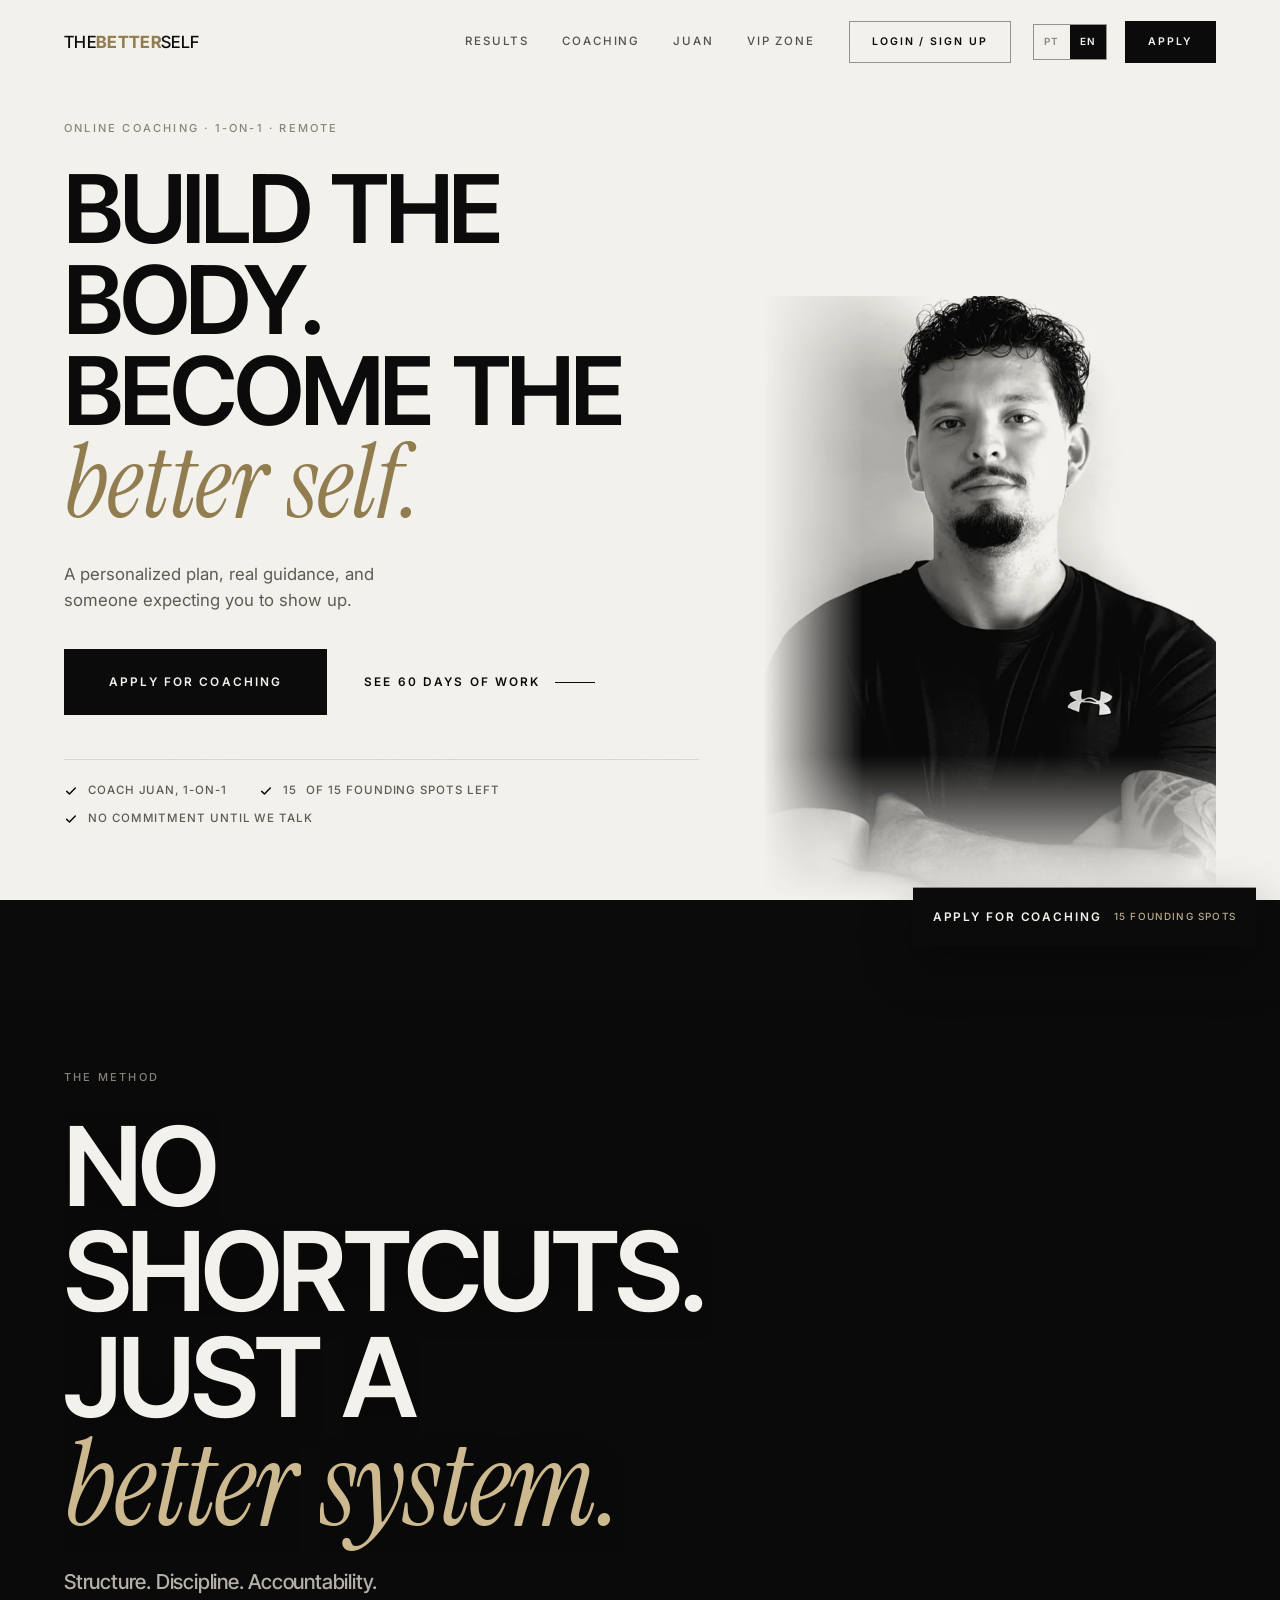
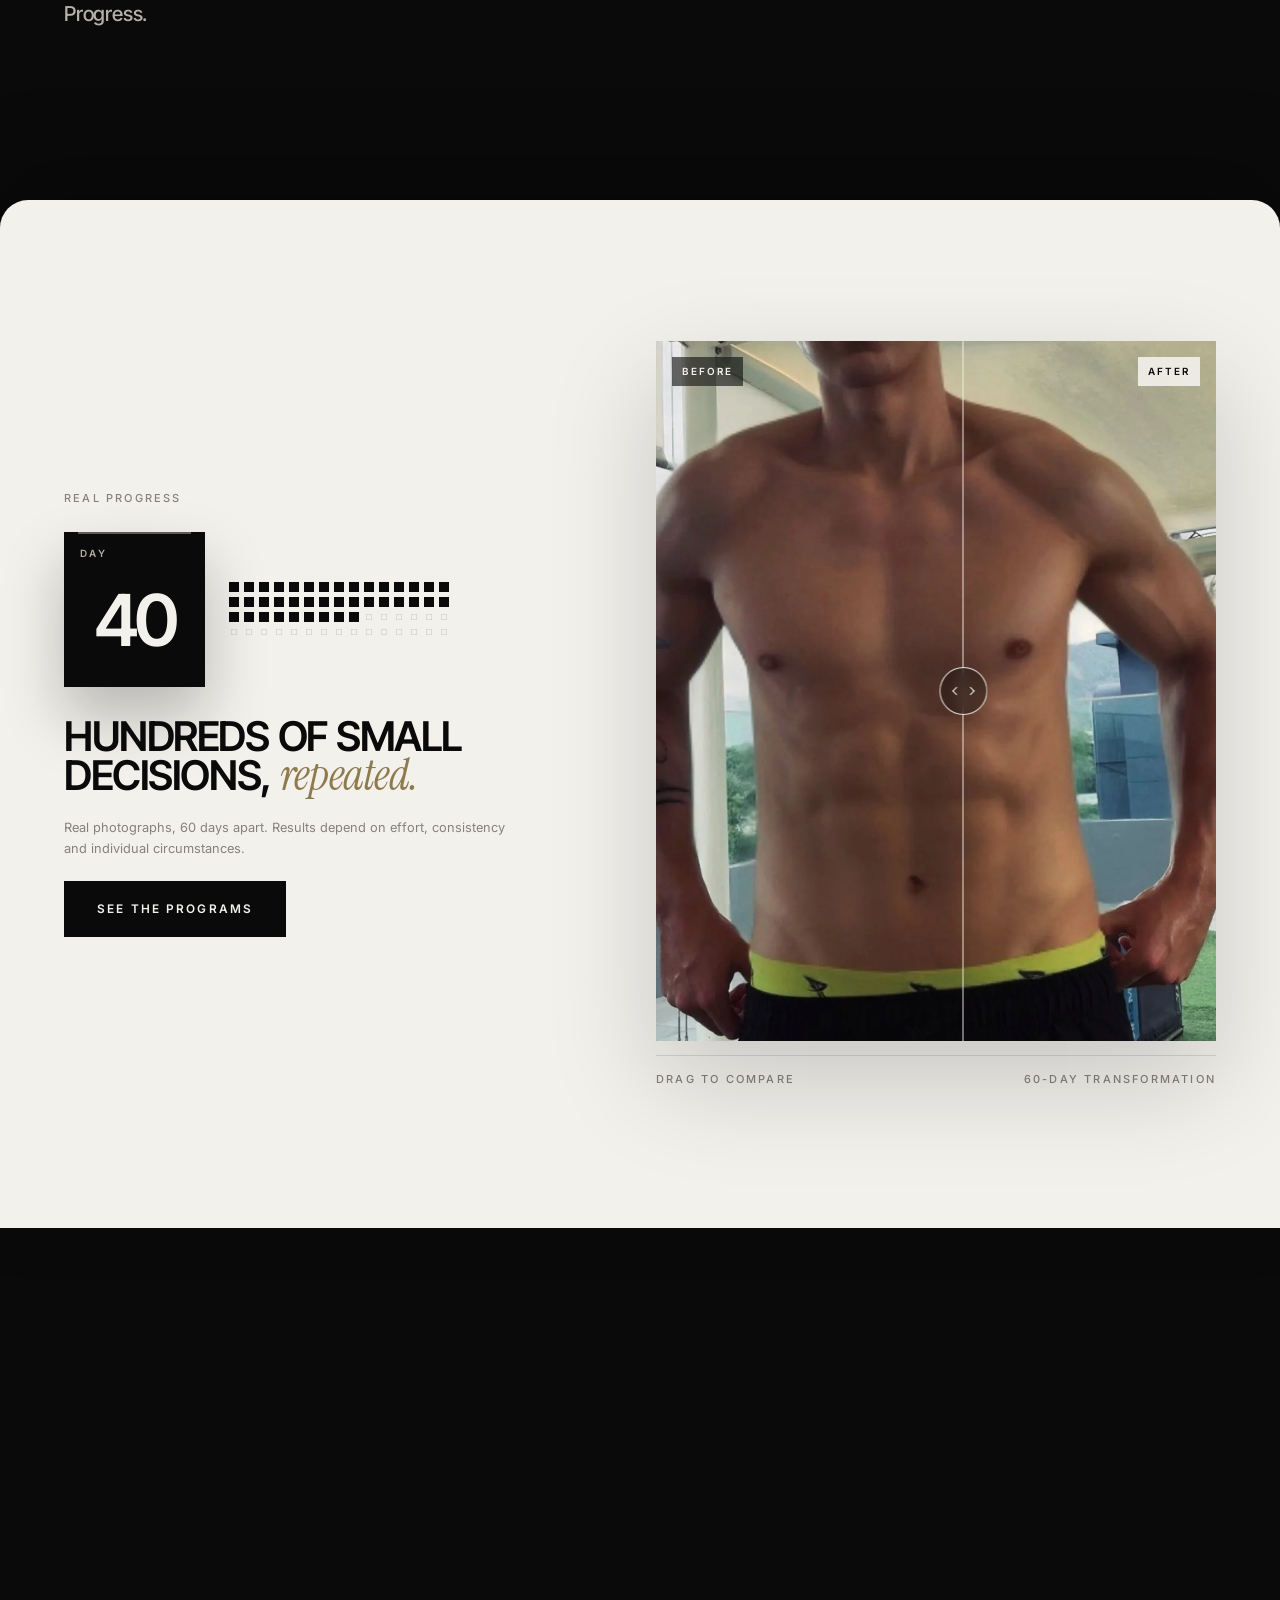
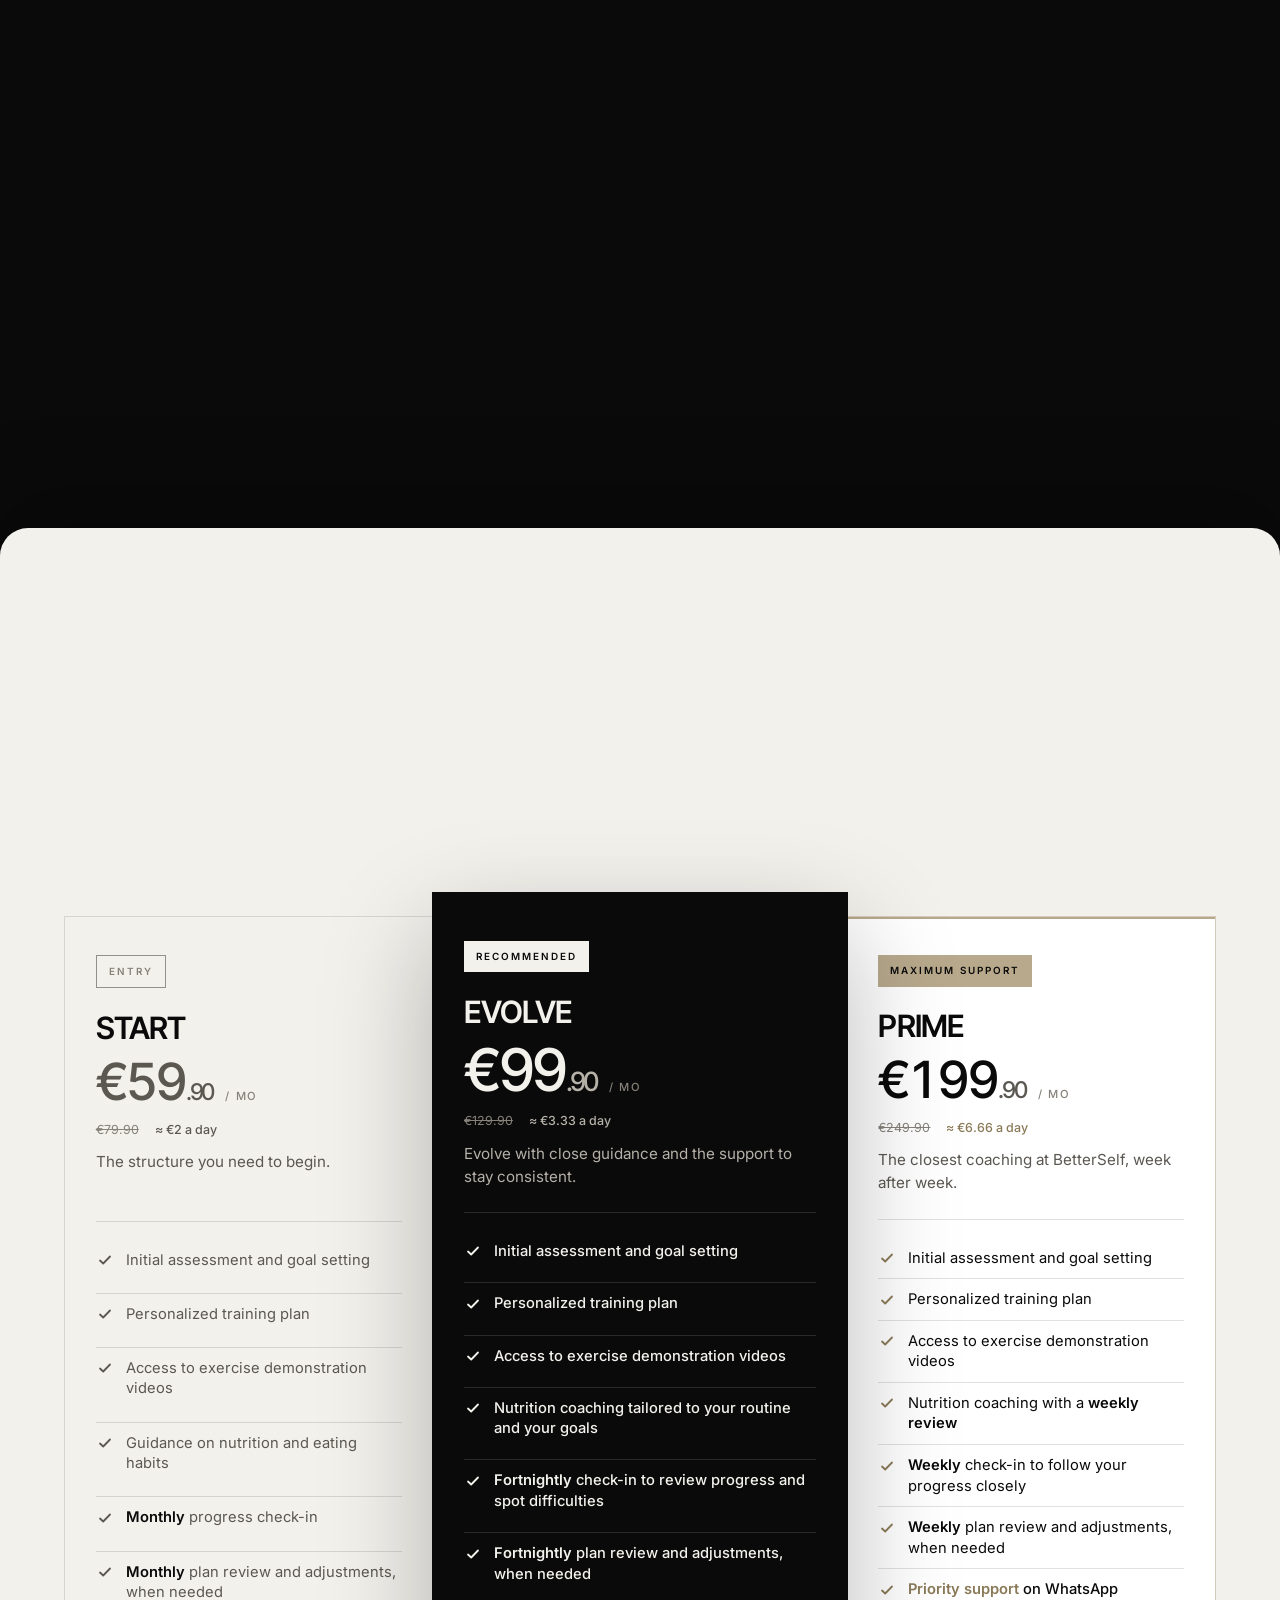
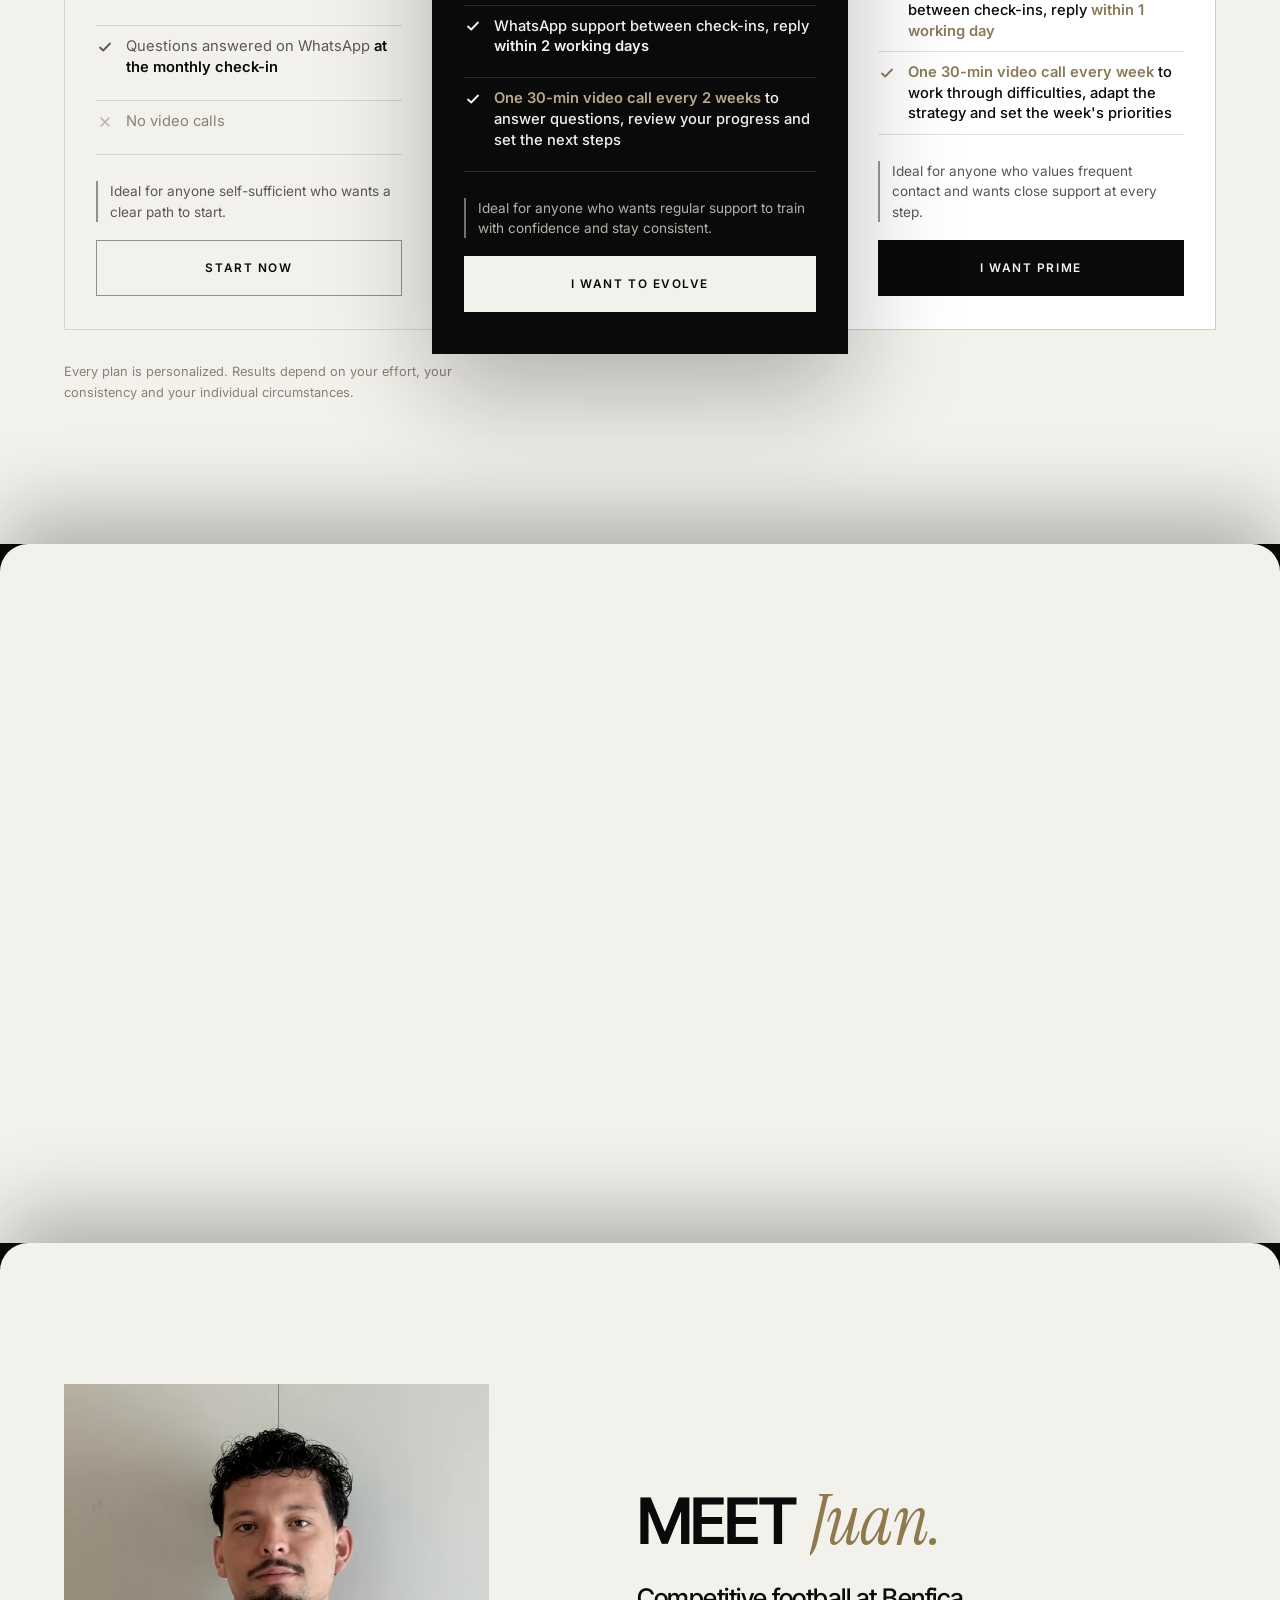
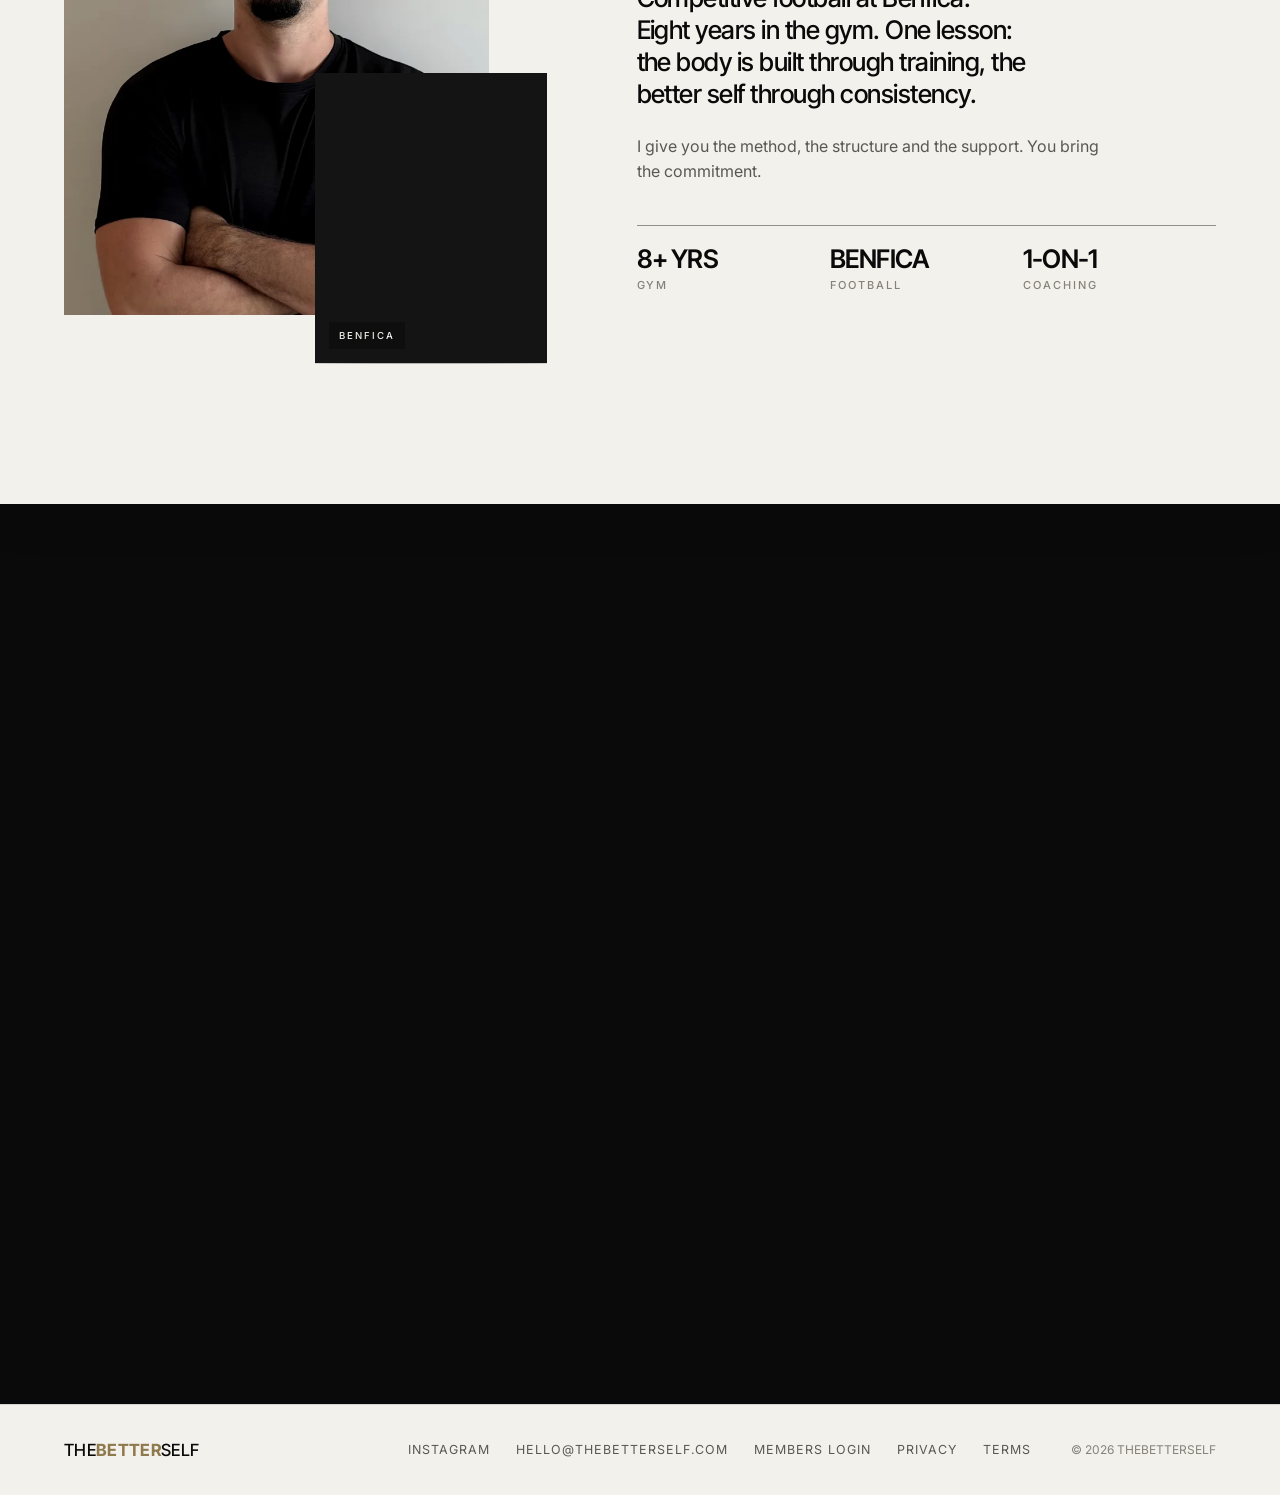
==== commit 88ee527f: "Translate the mobile menu apply button Co-Authored-By: Claude Fable 5.1 <noreply@anthropic.com>" ====
--- a/index.html
+++ b/index.html
@@ -365,7 +365,7 @@
   </div>
 </footer>
 
-<script src="js/i18n.js?v=2" defer></script>
+<script src="js/i18n.js?v=3" defer></script>
 <script src="js/main.js?v=23" defer></script>
 </body>
 </html>
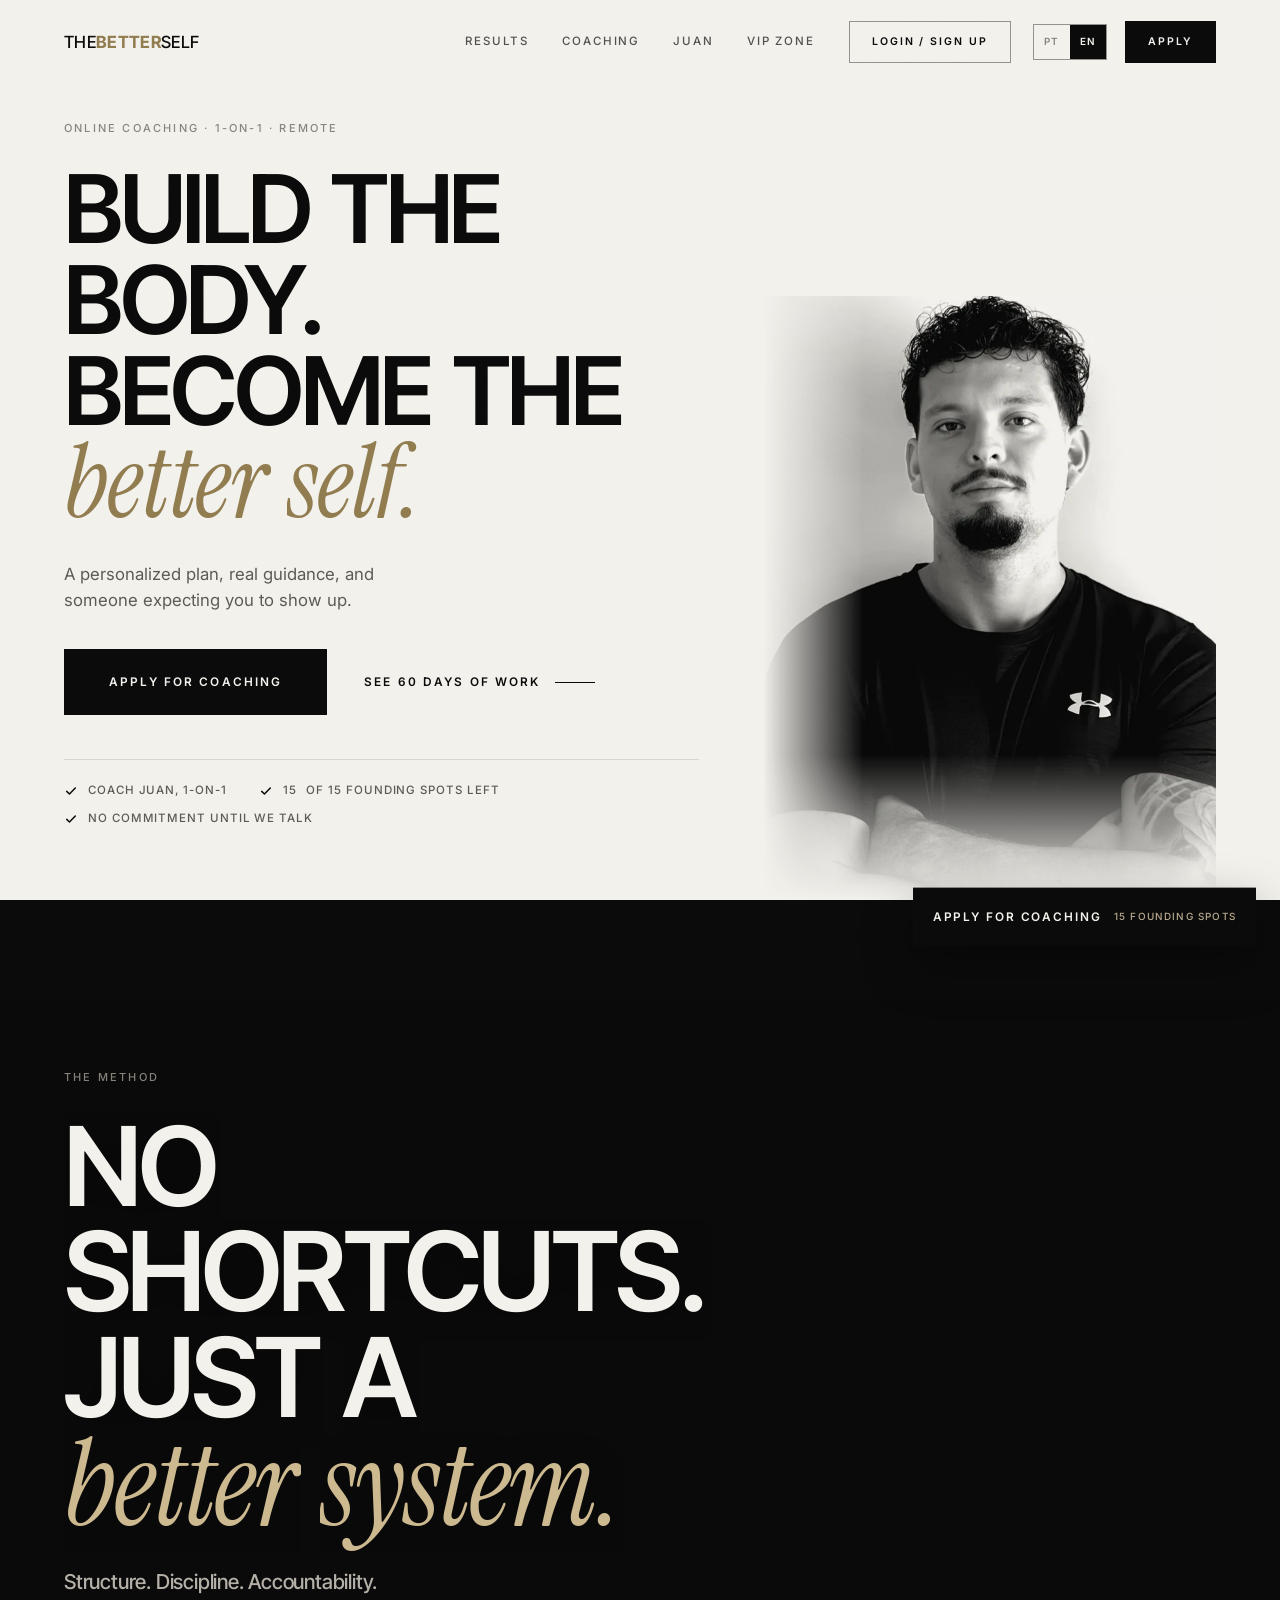
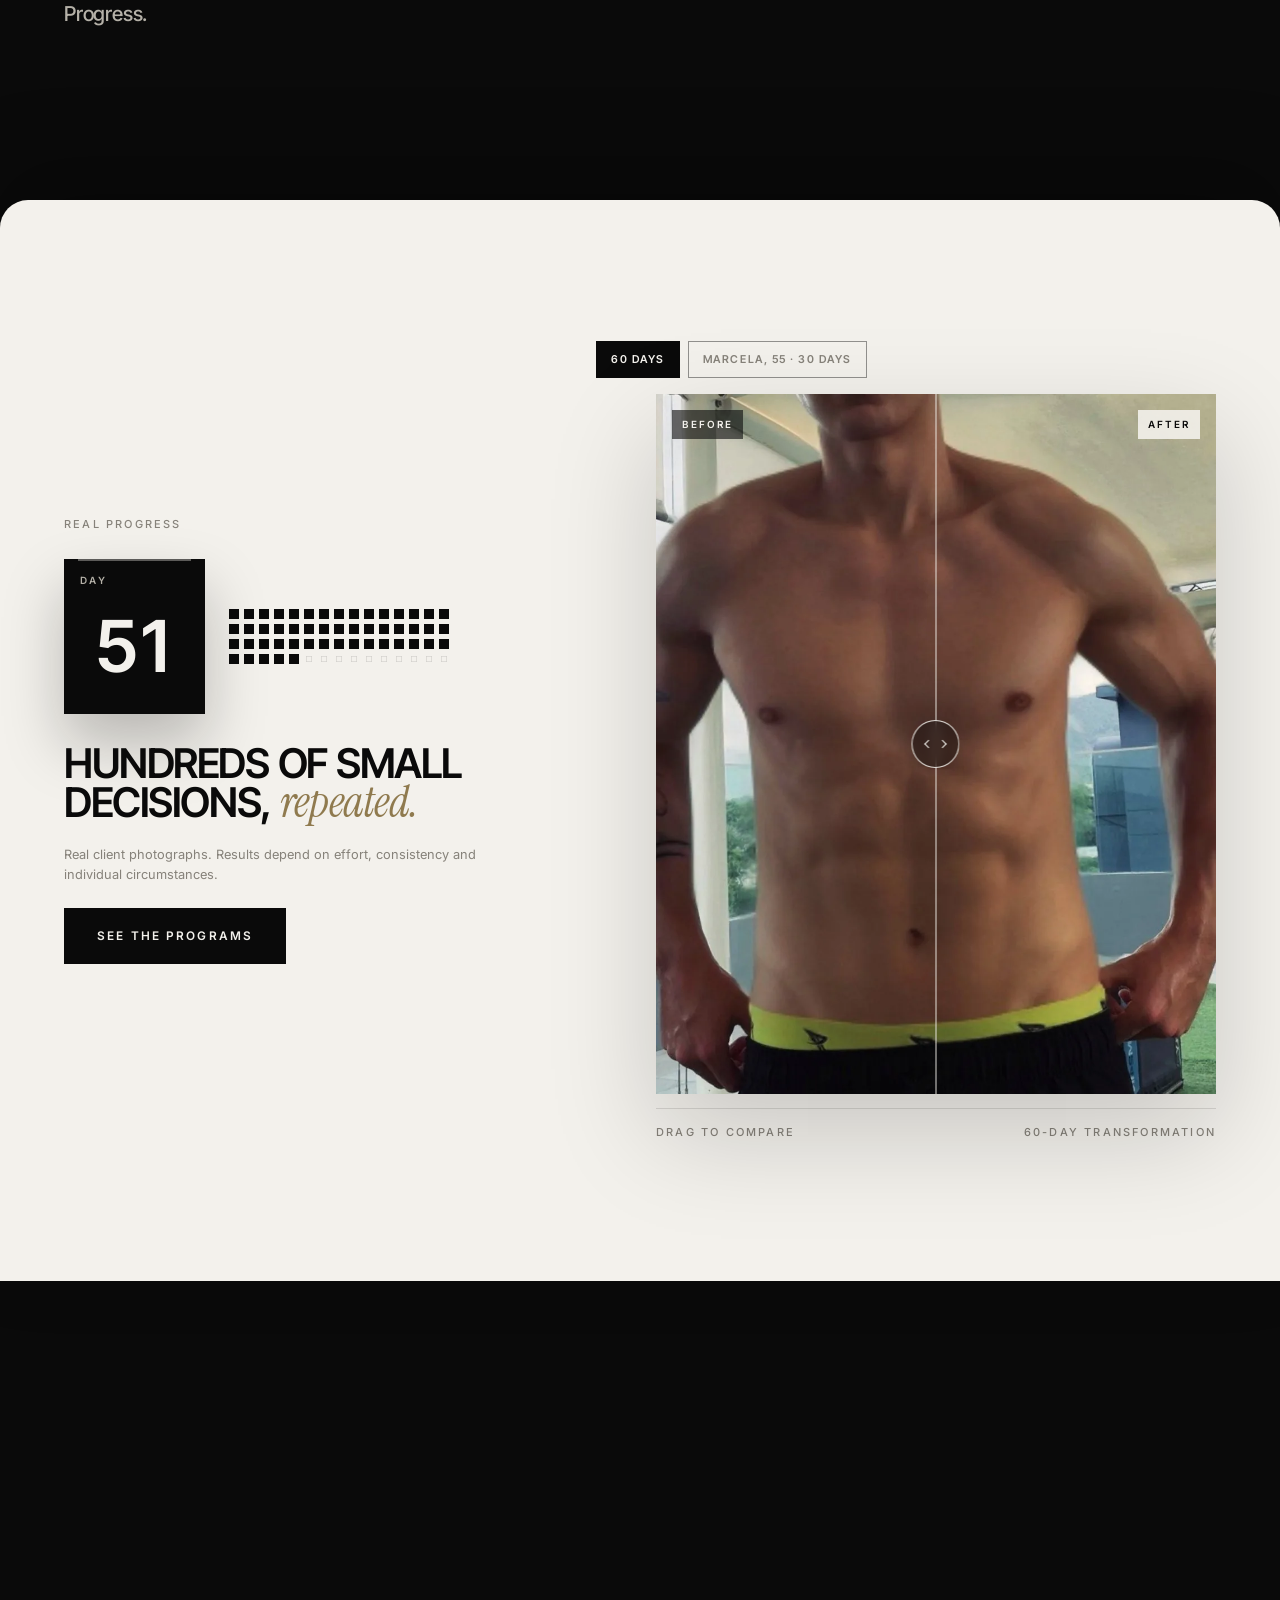
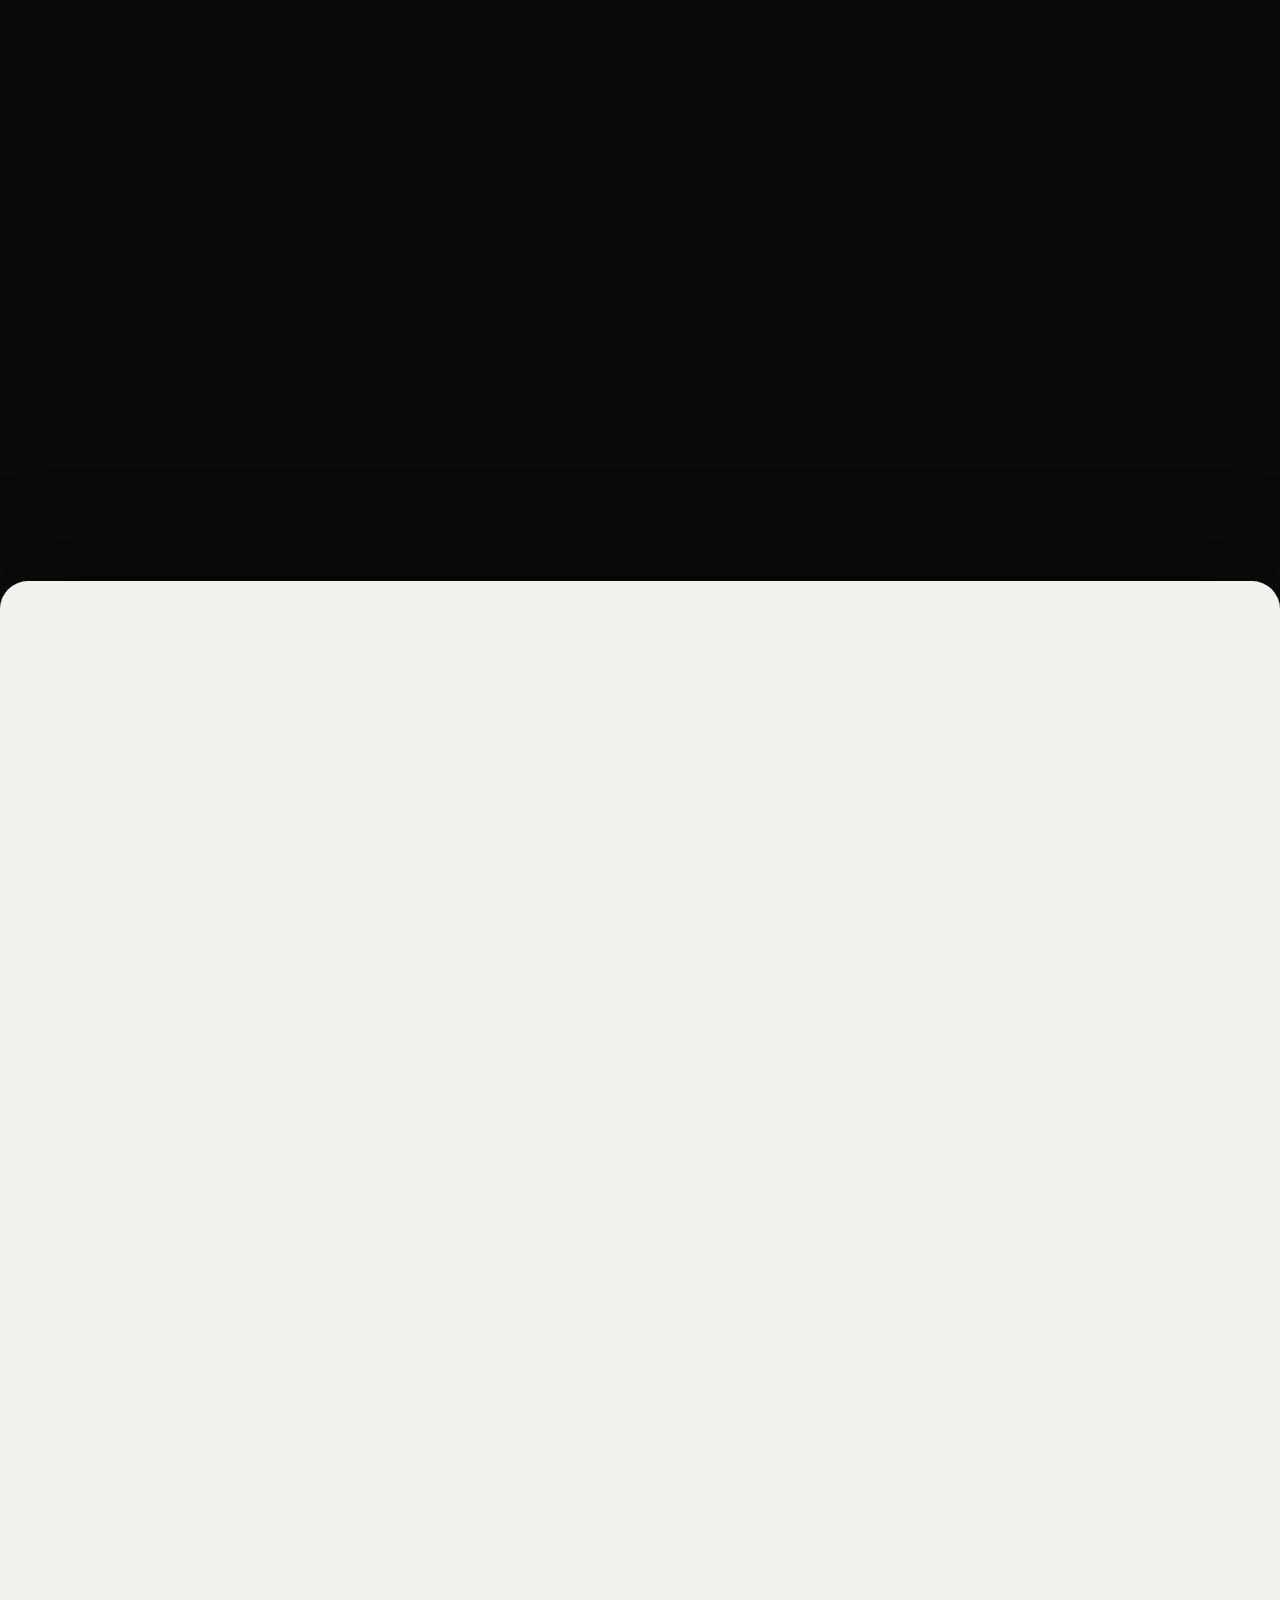
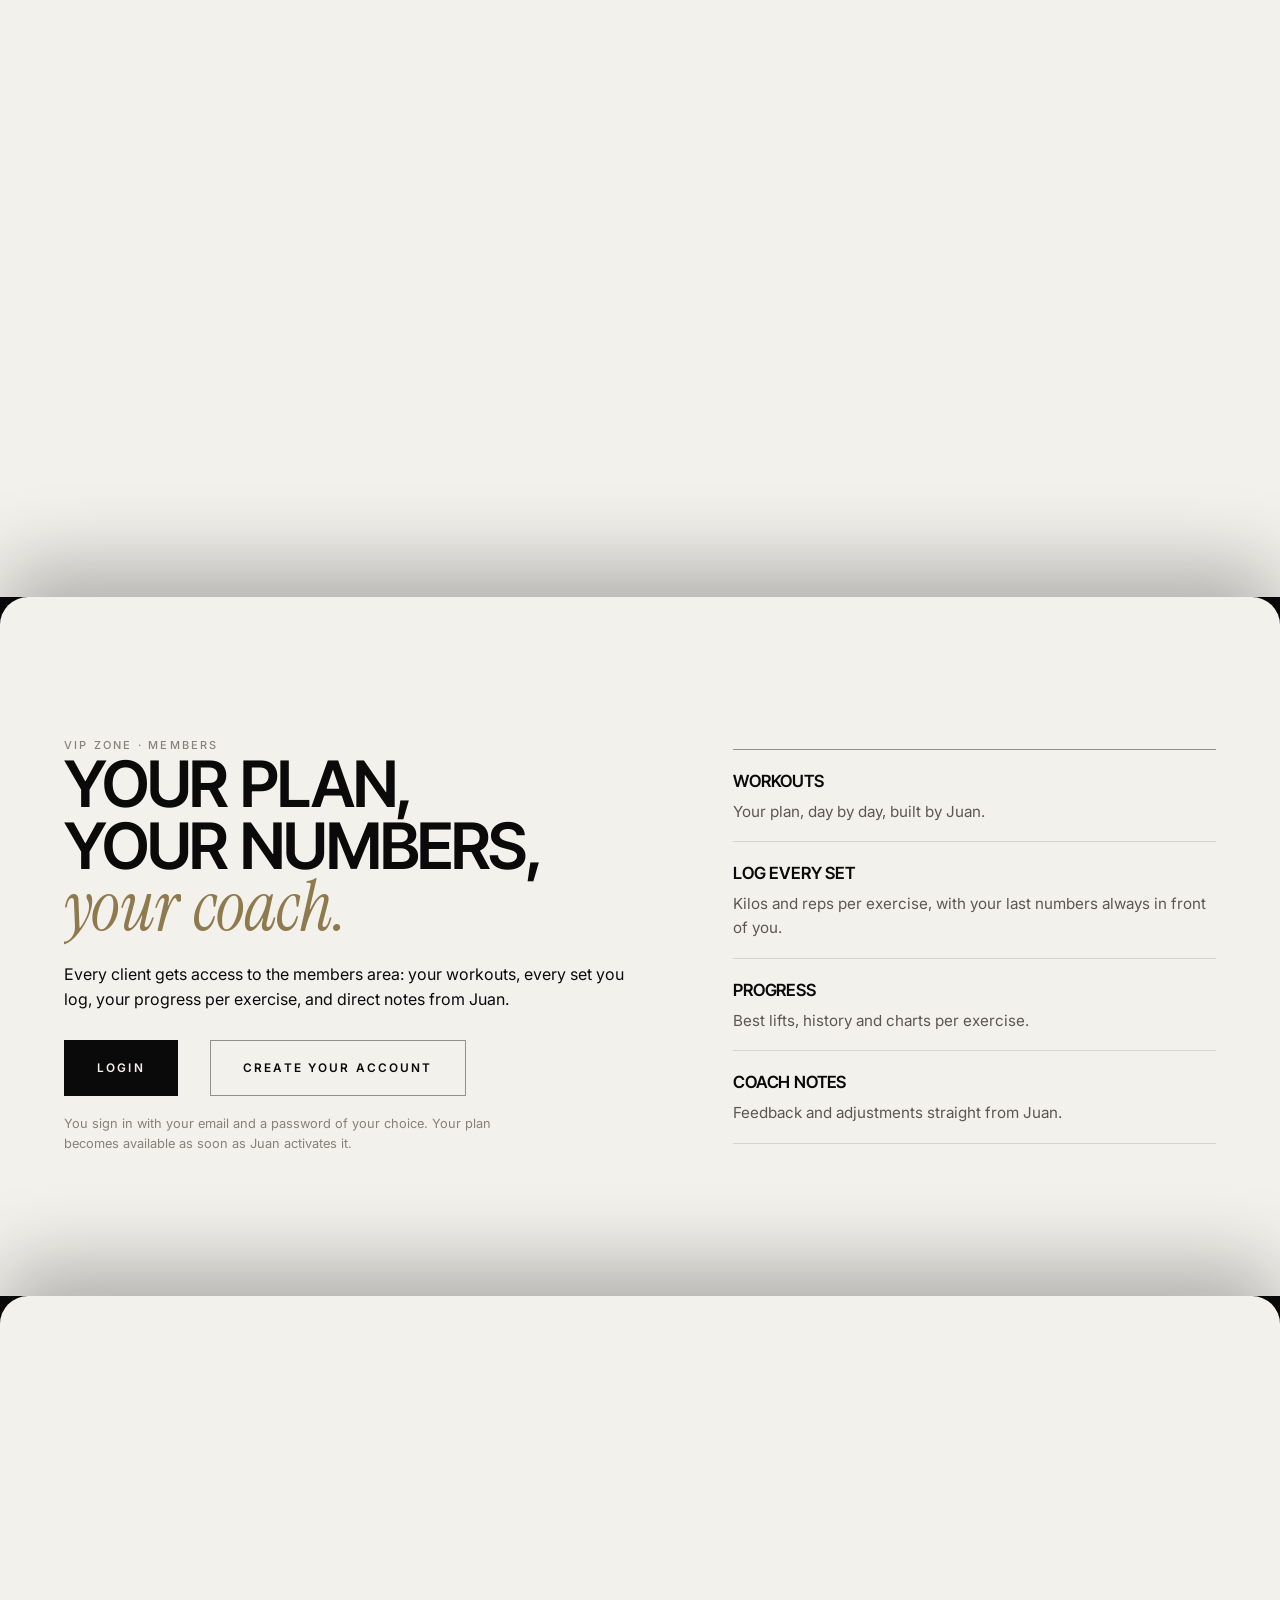
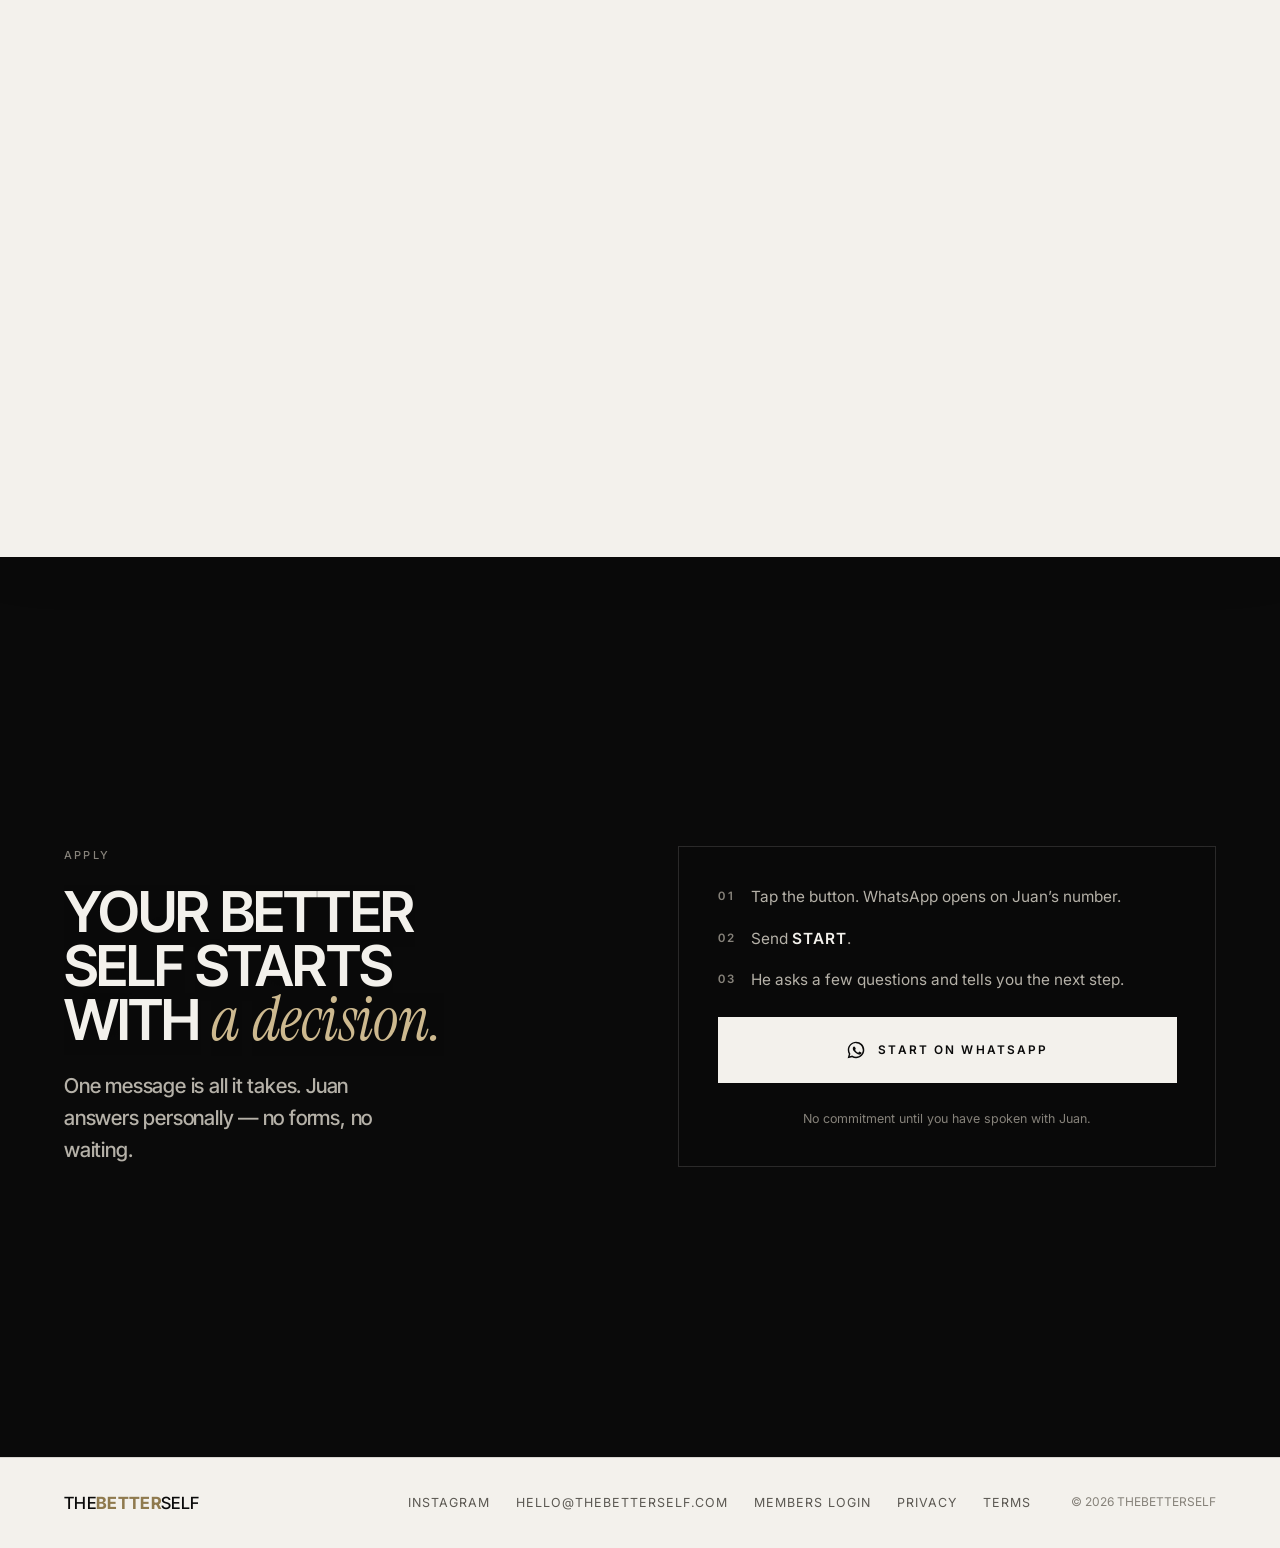
==== commit d688c95d: "Second transformation story: Marcela, 55, 30 days, side-by-side with her quote Co-Authored-By: Claud" ====
--- a/index.html
+++ b/index.html
@@ -23,7 +23,7 @@
   <link rel="preconnect" href="https://fonts.gstatic.com" crossorigin />
   <link href="https://fonts.googleapis.com/css2?family=Inter+Tight:wght@400;500;600;700&family=Inter:wght@400;500;600&family=Instrument+Serif:ital@1&display=swap" rel="stylesheet" />
   <link rel="preload" as="image" href="assets/img/juan-hero.jpg" imagesrcset="assets/img/juan-hero-800.webp 800w, assets/img/juan-hero-1200.webp 1200w, assets/img/juan-hero-1600.webp 1600w" imagesizes="(max-width: 900px) 100vw, 46vw" />
-  <link rel="stylesheet" href="css/styles.css?v=25" />
+  <link rel="stylesheet" href="css/styles.css?v=26" />
 
   <script type="application/ld+json">
   {"@context":"https://schema.org","@type":"Organization","name":"THEBETTERSELF","alternateName":"TBS","url":"https://thebetterself.com/","logo":"https://thebetterself.com/assets/brand/tbs-monogram-512.png","description":"Personalized online fitness coaching designed to help you build a stronger body, better habits and a more disciplined lifestyle.","founder":{"@type":"Person","name":"Juan"}}
@@ -143,10 +143,15 @@
         <div class="cal-leaves" id="calLeaves" aria-hidden="true"></div>
       </div>
       <h2 data-i18n="r.h2" class="h2" data-split>Centenas de pequenas decisões, <em>repetidas.</em></h2>
-      <p data-i18n="r.fine" class="fineprint reveal">Fotografias reais, com 60 dias de intervalo. Os resultados dependem do esforço, da consistência e das circunstâncias de cada pessoa.</p>
+      <p data-i18n="r.fine" class="fineprint reveal">Fotografias reais de clientes. Os resultados dependem do esforço, da consistência e das circunstâncias de cada pessoa.</p>
       <a href="#coaching" class="btn btn-fill reveal" data-magnetic><span data-i18n="r.btn" data-text="Ver os planos">Ver os planos</span></a>
     </div>
-    <figure class="ba reveal" style="--d: .15s">
+    <div class="results-media">
+      <div class="story-tabs" role="tablist" aria-label="Transformações">
+        <button type="button" role="tab" data-story-tab="s1" data-days="60" aria-selected="true"><span data-i18n="st.t1">60 dias</span></button>
+        <button type="button" role="tab" data-story-tab="s2" data-days="30" aria-selected="false"><span data-i18n="st.t2">Marcela, 55 · 30 dias</span></button>
+      </div>
+    <figure class="ba reveal story" data-story="s1" style="--d: .15s">
       <div class="ba-frame" data-ba style="--pos: 50%">
         <picture class="ba-after">
           <source type="image/webp" srcset="assets/img/transformations/tf-02-after.webp" />
@@ -163,6 +168,31 @@
       </div>
       <figcaption class="ba-caption"><span data-i18n="r.drag" class="label">Arrasta para comparar</span><span data-i18n="r.cap" class="label">Transformação de 60 dias</span></figcaption>
     </figure>
+
+    <figure class="ba story" data-story="s2" hidden>
+      <div class="pair">
+        <div class="pair-item">
+          <picture>
+            <source type="image/webp" srcset="assets/img/transformations/tf-03-before.webp" />
+            <img data-i18n-alt="alt.m-before" src="assets/img/transformations/tf-03-before.jpg" alt="Marcela antes do acompanhamento" width="800" height="1000" loading="lazy" decoding="async" />
+          </picture>
+          <span data-i18n="r.before" class="ba-tag ba-tag-before">Antes</span>
+        </div>
+        <div class="pair-item">
+          <picture>
+            <source type="image/webp" srcset="assets/img/transformations/tf-03-after.webp" />
+            <img data-i18n-alt="alt.m-after" src="assets/img/transformations/tf-03-after.jpg" alt="Marcela depois de 30 dias de acompanhamento" width="800" height="1000" loading="lazy" decoding="async" />
+          </picture>
+          <span data-i18n="r.after" class="ba-tag ba-tag-after">Depois</span>
+        </div>
+      </div>
+      <figcaption class="ba-caption"><span class="label">Marcela, 55</span><span data-i18n="r.cap2" class="label">Transformação de 30 dias</span></figcaption>
+      <blockquote class="quote">
+        <p data-i18n="q.marcela">“Nunca pensei que me pudesse sentir tão forte e confiante aos 55. Esta caminhada não mudou só o meu corpo, mudou a minha vida.”</p>
+        <cite>Marcela, 55</cite>
+      </blockquote>
+    </figure>
+    </div>
   </div>
 </section>
 
@@ -365,7 +395,7 @@
   </div>
 </footer>
 
-<script src="js/i18n.js?v=3" defer></script>
-<script src="js/main.js?v=23" defer></script>
+<script src="js/i18n.js?v=4" defer></script>
+<script src="js/main.js?v=24" defer></script>
 </body>
 </html>
--- a/css/styles.css
+++ b/css/styles.css
@@ -199,7 +199,7 @@
 .cal-num { font-family: var(--font-head); font-weight: 600; font-size: clamp(3.4rem, 5.6vw, 5.6rem); letter-spacing: -.06em; line-height: 1; display: grid; place-items: center; font-variant-numeric: tabular-nums; padding-bottom: 8px; }
 .cal.is-done .cal-card { animation: calPop .6s var(--ease); }
 @keyframes calPop { 0% { transform: scale(1); } 40% { transform: scale(1.06); } 100% { transform: scale(1); } }
-.cal-grid { display: grid; grid-template-columns: repeat(15, 10px); gap: 5px; }
+.cal-grid { display: grid; grid-template-columns: repeat(15, 10px); gap: 5px; justify-content: start; }
 .cal-grid i { display: block; aspect-ratio: 1; border: 1px solid var(--rule-strong); transform: scale(.6); opacity: .35; transition: transform .35s var(--ease), opacity .35s, background-color .35s; }
 .cal-grid i.is-on { background: var(--fg); border-color: var(--fg); transform: none; opacity: 1; }
 .cal-leaves { position: absolute; inset: 0; pointer-events: none; }
@@ -362,6 +362,20 @@
 .lang-switch button { font-family: var(--font-body); font-size: .62rem; font-weight: 600; letter-spacing: .14em; text-transform: uppercase; color: var(--soft); background: transparent; border: 0; padding: 0 10px; height: 34px; cursor: pointer; transition: color .25s, background-color .25s; }
 .lang-switch button:hover { color: var(--fg); }
 .lang-switch button[aria-pressed="true"] { background: var(--fg); color: var(--bg); }
+
+/* ------------------------------------------------------------ transformation stories */
+.results-media { display: grid; gap: 16px; align-content: start; }
+.story-tabs { display: flex; flex-wrap: wrap; gap: 8px; }
+.story-tabs button { font-family: var(--font-head); font-size: .68rem; font-weight: 600; letter-spacing: .14em; text-transform: uppercase; color: var(--soft); background: transparent; border: 1px solid var(--rule-strong); padding: 9px 14px; cursor: pointer; transition: color .25s, background-color .25s, border-color .25s; }
+.story-tabs button:hover { color: var(--fg); border-color: var(--fg); }
+.story-tabs button[aria-selected="true"] { background: var(--fg); color: var(--bg); border-color: var(--fg); }
+.pair { display: grid; grid-template-columns: 1fr 1fr; gap: 6px; }
+.pair-item { position: relative; aspect-ratio: 4 / 5; overflow: hidden; background: #141414; }
+.pair-item img { width: 100%; height: 100%; object-fit: cover; display: block; }
+.quote { margin: 0; padding: 18px 20px; border-left: 2px solid var(--accent, #8f7a4e); background: rgba(10,10,10,.035); display: grid; gap: 10px; }
+.quote p { margin: 0; font-family: var(--font-serif); font-style: italic; font-size: clamp(1.05rem, 1.6vw, 1.3rem); line-height: 1.45; color: var(--fg); }
+.quote cite { font-style: normal; font-size: .64rem; font-weight: 600; letter-spacing: .2em; text-transform: uppercase; color: var(--soft); }
+@media (max-width: 600px) { .story-tabs button { font-size: .6rem; padding: 8px 10px; } }
 .mobile-menu-foot .lang-switch { align-self: start; margin-bottom: 4px; }
 @media (max-width: 900px) { .nav-right .lang-switch { display: none; } }
 
